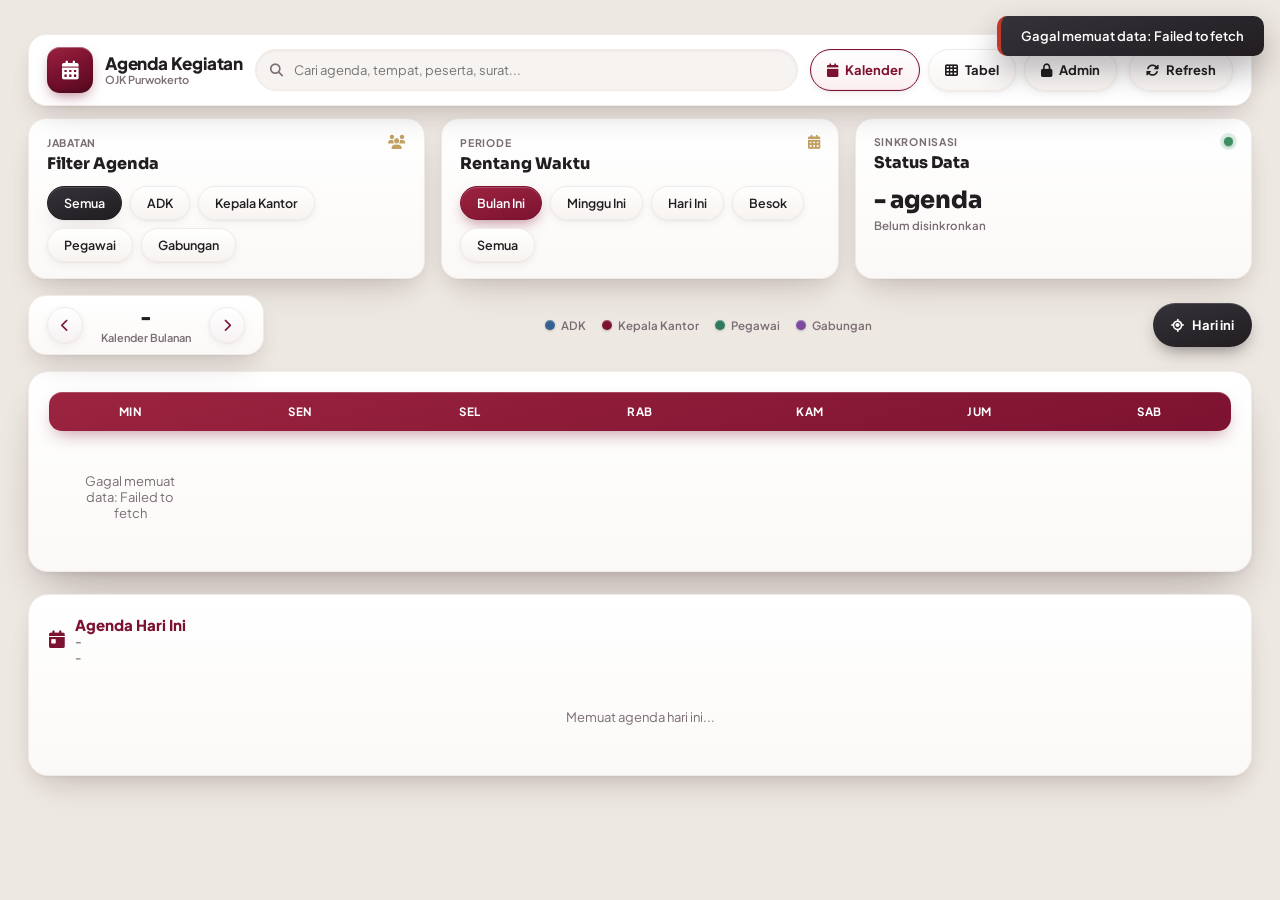
==== docs/index.html @ 4fce9901 "Update index.html" ====
<!DOCTYPE html>
<html lang="id">
<head>
<base target="_top">
<meta charset="UTF-8">
<meta name="viewport" content="width=device-width, initial-scale=1.0">
<title>Agenda Kegiatan - OJK</title>
<link rel="icon" type="image/svg+xml" href="data:image/svg+xml,<svg xmlns='http://www.w3.org/2000/svg' viewBox='0 0 64 64'><defs><linearGradient id='g' x1='0' y1='0' x2='1' y2='1'><stop offset='0%' stop-color='%239c2440'/><stop offset='45%' stop-color='%237c1230'/><stop offset='100%' stop-color='%2357091f'/></linearGradient></defs><rect x='2' y='2' width='60' height='60' rx='16' fill='url(%23g)'/><rect x='15' y='19' width='34' height='30' rx='5' fill='none' stroke='white' stroke-width='3.4'/><line x1='15' y1='28' x2='49' y2='28' stroke='white' stroke-width='3.4'/><line x1='23' y1='14' x2='23' y2='22' stroke='white' stroke-width='3.4' stroke-linecap='round'/><line x1='41' y1='14' x2='41' y2='22' stroke='white' stroke-width='3.4' stroke-linecap='round'/><rect x='21' y='33' width='6.5' height='6.5' rx='1.6' fill='white'/><rect x='36.5' y='33' width='6.5' height='6.5' rx='1.6' fill='white'/><rect x='21' y='41.5' width='6.5' height='6.5' rx='1.6' fill='white'/></svg>">
<link href="https://fonts.googleapis.com/css2?family=Plus+Jakarta+Sans:wght@400;500;600;700&family=Sora:wght@600;700;800&display=swap" rel="stylesheet">
<link href="https://cdnjs.cloudflare.com/ajax/libs/font-awesome/6.4.0/css/all.min.css" rel="stylesheet">

<style>
  * { box-sizing: border-box; margin: 0; padding: 0; font-family: 'Plus Jakarta Sans', sans-serif; }
  :root {
    --red-ojk: #7c1230;
    --red-dark: #57091f;
    --red-light: #9c2440;
    --gold: #b68a3d;
    --gold-light: #d9b467;
    --navy-dark: #211d20;
    --text-muted: #7a6d74;
    --border-color: #f1ebe7;
    --bg-main: #eee8e2;
    --white: #ffffff;
    --success: #3f8f63;

    /* Warna per kategori jabatan (dipakai untuk dot/badge & legenda) */
    --c-adk: #34618f;
    --c-kepala: #7c1230;
    --c-pegawai: #2f7a5f;
    --c-gabungan: #7c4a9e;

    /* Sistem elevasi 3D: tiap level menumpuk bayangan kontak (tajam,
       dekat) + bayangan ambient (lembut, jauh) supaya kedalamannya
       terasa alami, bukan cuma satu blur generik. */
    --e1: 0 1px 2px rgba(40,20,25,0.05), 0 3px 8px rgba(40,20,25,0.05);
    --e2: 0 1px 2px rgba(40,20,25,0.04), 0 10px 22px -6px rgba(40,20,25,0.12), 0 22px 40px -18px rgba(40,20,25,0.14);
    --e3: 0 2px 4px rgba(40,20,25,0.05), 0 16px 32px -10px rgba(40,20,25,0.17), 0 36px 60px -24px rgba(40,20,25,0.20);
    --inset-hi: inset 0 1px 0 rgba(255,255,255,0.9);
  }
  html { background: var(--bg-main); }
  body {
    background: var(--bg-main);
    color: var(--navy-dark); min-height: 100vh; padding-bottom: 40px;
  }
  h1, h2, h3 { font-family: 'Sora', sans-serif; }
  button, input, select { font-family: 'Plus Jakarta Sans', sans-serif; }
  button { cursor: pointer; transition: transform 0.15s cubic-bezier(.2,.8,.2,1), box-shadow 0.2s ease, background 0.2s ease, border-color 0.2s ease, color 0.2s ease; }
  button:active { transform: scale(0.97) translateY(1px); }

  .wrap { width: 100%; max-width: 1800px; margin: 0 auto; padding: 22px 28px; }

  /* ===== TOPBAR ===== */
  .topbar-stick-wrap {
    position: sticky; top: 0; z-index: 500;
    padding-top: 12px; margin-bottom: 4px;
    background: var(--bg-main);
  }
  .topbar {
    background: #ffffff;
    border-radius: 18px; padding: 12px 18px; margin-bottom: 12px;
    border: 1px solid var(--border-color); box-shadow: var(--e2), var(--inset-hi);
    display: flex; align-items: center; flex-wrap: wrap; gap: 12px;
  }
  .topbar-brand { display: flex; align-items: center; gap: 12px; flex-shrink: 0; }
  .header-logo {
    width: 46px; height: 46px; border-radius: 13px;
    background: linear-gradient(155deg, var(--red-light) 0%, var(--red-ojk) 45%, var(--red-dark) 100%);
    flex-shrink: 0;
    display: flex; align-items: center; justify-content: center; font-size: 19px; color: #fff;
    overflow: hidden;
    box-shadow: 0 6px 14px -4px rgba(124,18,48,0.55), inset 0 1px 0 rgba(255,255,255,0.35), inset 0 -2px 4px rgba(0,0,0,0.2);
  }
  .header-logo img { width: 100%; height: 100%; object-fit: contain; }
  .header-title { font-weight: 800; font-size: 17px; color: var(--navy-dark); line-height: 1.15; letter-spacing: -0.2px; }
  .header-subtitle { font-size: 11px; color: var(--text-muted); font-weight: 600; }

  .topbar-search { position: relative; flex: 1; min-width: 200px; }
  .topbar-search input {
    width: 100%; height: 42px; border-radius: 22px; border: 1.5px solid var(--border-color);
    padding: 0 16px 0 38px; font-size: 13px; background: #f7f3f0;
    box-shadow: inset 0 1px 3px rgba(40,20,25,0.06);
    transition: box-shadow 0.2s ease, border-color 0.2s ease, background 0.2s ease;
  }
  .topbar-search input:focus { outline: none; border-color: var(--red-ojk); background: var(--white); box-shadow: inset 0 1px 2px rgba(40,20,25,0.04), 0 0 0 4px rgba(124,18,48,0.08); }
  .topbar-search i { position: absolute; left: 15px; top: 50%; transform: translateY(-50%); color: var(--text-muted); font-size: 13px; }

  .topbar-nav { display: flex; align-items: center; gap: 8px; flex-shrink: 0; }
  .nav-pill {
    height: 42px; padding: 0 16px; border-radius: 22px; border: 1.5px solid var(--border-color);
    background: linear-gradient(180deg, #ffffff, #f8f5f3); color: var(--navy-dark); font-weight: 700; font-size: 13px;
    display: flex; align-items: center; gap: 7px; box-shadow: var(--e1);
  }
  .nav-pill:hover { border-color: var(--red-ojk); transform: translateY(-1px); box-shadow: var(--e2); }
  .nav-pill.active { border-color: var(--red-ojk); color: var(--red-ojk); background: linear-gradient(180deg, #fff, #fbeef1); box-shadow: var(--e1), inset 0 0 0 1px rgba(124,18,48,0.06); }
  .nav-pill.is-active-admin { background: linear-gradient(180deg, #4ea479, var(--success)); border-color: var(--success); color: #fff; }

  .topbar-actions { display: flex; align-items: center; gap: 8px; flex-shrink: 0; }
  .icon-btn {
    width: 42px; height: 42px; border-radius: 22px; border: 1.5px solid var(--border-color);
    background: linear-gradient(180deg, #ffffff, #f8f5f3); color: var(--navy-dark); font-size: 15px;
    display: flex; align-items: center; justify-content: center; box-shadow: var(--e1);
  }
  .icon-btn:hover { background: #fbeef1; border-color: var(--red-ojk); color: var(--red-ojk); transform: translateY(-1px); box-shadow: var(--e2); }
  .btn-refresh { width: auto; padding: 0 16px; gap: 7px; font-weight: 700; font-size: 13px; }

  /* ===== 3 KARTU RINGKASAN (Jabatan / Periode / Status Data) ===== */
  .summary-cards-row {
    display: grid; grid-template-columns: repeat(3, 1fr); gap: 16px; margin-bottom: 16px;
  }
  .summary-card {
    background: linear-gradient(180deg, #ffffff, #fbf9f7); border-radius: 18px; padding: 16px 18px;
    border: 1px solid var(--border-color); box-shadow: var(--e2), var(--inset-hi);
    transition: box-shadow 0.25s ease, transform 0.25s ease;
  }
  .summary-card:hover { box-shadow: var(--e3), var(--inset-hi); transform: translateY(-2px); }
  .summary-card-head { display: flex; align-items: center; justify-content: space-between; margin-bottom: 4px; }
  .summary-label {
    font-size: 10.5px; font-weight: 700; text-transform: uppercase; letter-spacing: 0.7px;
    color: var(--text-muted);
  }
  .summary-icon { color: var(--gold); font-size: 14px; opacity: 0.8; }
  .summary-title { font-family: 'Sora', sans-serif; font-weight: 800; font-size: 16px; color: var(--navy-dark); margin-bottom: 12px; }
  .summary-big-number { font-family: 'Sora', sans-serif; font-weight: 800; font-size: 24px; color: var(--navy-dark); letter-spacing: -0.3px; }
  .summary-sub { font-size: 11.5px; color: var(--text-muted); font-weight: 600; margin-top: 3px; }
  .status-dot { width: 9px; height: 9px; border-radius: 50%; background: var(--success); flex-shrink: 0; box-shadow: 0 0 0 4px rgba(63,143,99,0.16), 0 1px 2px rgba(63,143,99,0.5); }

  .filter-pills { display: flex; gap: 8px; flex-wrap: wrap; }
  .pill-btn {
    padding: 8px 16px; border-radius: 20px; border: 1.5px solid var(--border-color);
    background: linear-gradient(180deg, #ffffff, #f7f3f0); color: var(--navy-dark); font-size: 12.5px; font-weight: 600; white-space: nowrap;
    box-shadow: var(--e1);
  }
  .pill-btn:hover { border-color: var(--red-ojk); transform: translateY(-1px); }
  #pillJabatan .pill-btn.active { background: linear-gradient(165deg, #35323a, var(--navy-dark)); border-color: var(--navy-dark); color: #fff; box-shadow: var(--e2), inset 0 1px 0 rgba(255,255,255,0.15); }
  #pillPeriode .pill-btn.active { background: linear-gradient(165deg, var(--red-light), var(--red-ojk)); border-color: var(--red-ojk); color: #fff; box-shadow: 0 6px 14px -4px rgba(124,18,48,0.5), inset 0 1px 0 rgba(255,255,255,0.2); }

  /* ===== NAVIGASI BULAN (box kiri) + LEGENDA (tengah) + Hari Ini (kanan) ===== */
  .month-nav-row {
    display: flex; align-items: center; justify-content: space-between; flex-wrap: wrap; gap: 12px;
    margin-bottom: 16px;
  }
  .month-nav-box {
    background: linear-gradient(180deg, #ffffff, #fbf9f7); border-radius: 18px; padding: 10px 18px; border: 1px solid var(--border-color);
    display: flex; align-items: center; gap: 18px; box-shadow: var(--e2), var(--inset-hi);
  }
  .month-nav-btn {
    width: 36px; height: 36px; border-radius: 50%; border: 1.5px solid var(--border-color);
    background: linear-gradient(180deg, #ffffff, #f7f2f3); color: var(--red-ojk); font-size: 13px; flex-shrink: 0;
    display: flex; align-items: center; justify-content: center; box-shadow: var(--e1);
  }
  .month-nav-btn:hover { background: #fbeef1; transform: translateY(-1px) scale(1.04); box-shadow: var(--e2); }
  .month-nav-title { font-family: 'Sora', sans-serif; font-weight: 800; font-size: 19px; color: var(--navy-dark); text-align: center; white-space: nowrap; letter-spacing: -0.2px; }
  .month-nav-caption {
    font-size: 11px; font-weight: 600;
    color: var(--text-muted); text-align: center; margin-top: 1px;
  }

  .legend-row { display: flex; gap: 16px; justify-content: center; flex-wrap: wrap; }
  .legend-item { display: flex; align-items: center; gap: 6px; font-size: 11.5px; font-weight: 600; color: var(--text-muted); }
  .legend-dot { width: 10px; height: 10px; border-radius: 50%; flex-shrink: 0; box-shadow: 0 1px 2px rgba(0,0,0,0.25), inset 0 1px 1px rgba(255,255,255,0.35); }

  .btn-hari-ini {
    height: 44px; padding: 0 18px; border-radius: 22px; border: none;
    background: linear-gradient(165deg, #35323a, var(--navy-dark));
    color: #fff; font-weight: 700; font-size: 13px; display: flex; align-items: center; gap: 8px; flex-shrink: 0;
    box-shadow: 0 8px 18px -6px rgba(33,29,32,0.55), inset 0 1px 0 rgba(255,255,255,0.15);
  }
  .btn-hari-ini:hover { transform: translateY(-1px); box-shadow: 0 12px 22px -6px rgba(33,29,32,0.6), inset 0 1px 0 rgba(255,255,255,0.15); }

  /* ===== KALENDER ===== */
  .calendar-card {
    background: linear-gradient(180deg, #ffffff, #fbf9f7); border-radius: 20px; padding: 20px; margin-bottom: 22px;
    border: 1px solid var(--border-color); box-shadow: var(--e3), var(--inset-hi);
  }
  .calendar-head-row {
    display: grid; grid-template-columns: repeat(7, 1fr); gap: 7px; margin-bottom: 12px;
    background: linear-gradient(165deg, var(--red-light), var(--red-ojk));
    border-radius: 13px; padding: 4px 0;
    box-shadow: 0 8px 18px -6px rgba(124,18,48,0.45), inset 0 1px 0 rgba(255,255,255,0.2);
  }
  .calendar-head-cell {
    text-align: center; font-size: 11.5px; font-weight: 700; text-transform: uppercase;
    color: #ffffff; padding: 8px 0; letter-spacing: 0.5px;
  }
  .calendar-grid { display: grid; grid-template-columns: repeat(7, 1fr); gap: 7px; }
  .day-cell {
    min-height: 168px; border-radius: 13px; border: 1px solid var(--border-color);
    background: linear-gradient(180deg, #fdfcfb, #f7f4f1);
    padding: 7px; cursor: default; display: flex; flex-direction: column;
    transition: box-shadow 0.2s ease, transform 0.2s ease, border-color 0.2s ease;
    min-width: 0; overflow: hidden;
  }
  .day-cell.kosong { background: transparent; border: none; }
  .day-cell.luar-bulan {
    background: transparent; border: 1px dashed var(--border-color); cursor: default; opacity: 0.5;
  }
  .day-cell.luar-bulan .day-number { color: var(--text-muted); font-weight: 600; }
  .day-cell.ada-agenda { cursor: pointer; box-shadow: var(--e1); }
  .day-cell.ada-agenda:hover { box-shadow: var(--e2); border-color: var(--red-ojk); transform: translateY(-2px); }
  .day-cell.hari-ini {
    border: 1.5px solid var(--red-ojk); background: linear-gradient(180deg, #fff7f8, #fdeef0);
    box-shadow: 0 0 0 3px rgba(124,18,48,0.09), var(--e1);
  }
  .day-number { font-size: 12.5px; font-weight: 700; color: var(--navy-dark); margin-bottom: 4px; }
  .day-cell.hari-ini .day-number { color: var(--red-ojk); }
  .day-agenda-list { display: flex; flex-direction: column; gap: 3px; overflow: hidden; min-width: 0; }
  .day-agenda-chip {
    font-size: 9.5px; font-weight: 700; padding: 3px 7px 3px 6px; border-radius: 6px;
    border-left: 3px solid transparent;
    white-space: nowrap; overflow: hidden; text-overflow: ellipsis; width: 100%; min-width: 0; display: block;
  }
  .day-agenda-more { font-size: 9.5px; color: var(--text-muted); font-weight: 700; padding-left: 2px; }
  .day-mobile-indicator { display: none; }

  /* ===== PANEL HARI INI ===== */
  .today-card {
    background: linear-gradient(180deg, #ffffff, #fbf9f7); border-radius: 20px; padding: 20px; border: 1px solid var(--border-color);
    box-shadow: var(--e2), var(--inset-hi);
  }
  .today-card-header { display: flex; align-items: center; gap: 10px; margin-bottom: 14px; }
  .today-card-header i { color: var(--red-ojk); font-size: 18px; }
  .today-card-title { font-weight: 800; font-size: 15px; color: var(--red-ojk); }
  .today-card-date { font-size: 12px; color: var(--text-muted); font-weight: 600; }
  .today-card-count { font-size: 11.5px; color: var(--text-muted); font-weight: 600; margin-top: 1px; }

  #daftarAgendaHariIni { display: grid; grid-template-columns: repeat(auto-fit, minmax(320px, 1fr)); gap: 14px; }

  .agenda-card {
    border: 1.5px solid var(--border-color); border-left-width: 4px; border-radius: 15px; padding: 16px;
    cursor: pointer; transition: box-shadow 0.2s ease, transform 0.2s ease;
    background: linear-gradient(180deg, #ffffff, #fdfcfb); box-shadow: var(--e1);
  }
  .agenda-card:hover { box-shadow: var(--e2); transform: translateY(-2px); }
  .agenda-card-top { display: flex; align-items: center; justify-content: space-between; gap: 10px; margin-bottom: 10px; }
  .agenda-card-badge { padding: 3px 11px; border-radius: 20px; font-size: 10.5px; font-weight: 700; }
  .agenda-card-time { font-size: 11.5px; font-weight: 700; color: var(--red-ojk); display: flex; align-items: center; gap: 5px; }
  .agenda-card-title { font-weight: 700; font-size: 14px; color: var(--navy-dark); line-height: 1.4; margin-bottom: 14px; }
  .agenda-card-grid { display: grid; grid-template-columns: 1fr 1fr; gap: 10px; margin-bottom: 14px; }
  .agenda-card-field { border: 1px solid var(--border-color); border-radius: 11px; padding: 8px 11px; background: #faf8f6; }
  .agenda-card-field-label { font-size: 9.5px; text-transform: uppercase; letter-spacing: 0.4px; color: var(--text-muted); font-weight: 700; margin-bottom: 3px; display: flex; align-items: center; gap: 4px; }
  .agenda-card-field-value { font-size: 12.5px; font-weight: 600; color: var(--navy-dark); }
  .agenda-card-foot { display: flex; justify-content: flex-end; }
  .agenda-card-detail-btn {
    display: inline-flex; align-items: center; gap: 6px; font-size: 12px; font-weight: 700; color: var(--red-ojk);
    border: 1.5px solid var(--red-ojk); border-radius: 20px; padding: 6px 14px; background: #fff;
  }
  .agenda-card:hover .agenda-card-detail-btn { background: var(--red-ojk); color: #fff; }

  .empty-state { text-align: center; padding: 24px 10px; color: var(--text-muted); font-size: 13px; }
  .empty-state i { font-size: 26px; margin-bottom: 8px; display: block; color: #d8cdd0; }

  /* ===== TAMPILAN TABEL: DAFTAR KEGIATAN ===== */
  .table-card {
    background: linear-gradient(180deg, #ffffff, #fbf9f7); border-radius: 20px; padding: 20px;
    border: 1px solid var(--border-color); box-shadow: var(--e3), var(--inset-hi); margin-bottom: 20px;
  }
  .table-card-head {
    display: flex; align-items: flex-start; justify-content: space-between; gap: 14px; flex-wrap: wrap;
    margin-bottom: 16px; padding-bottom: 16px; border-bottom: 1px solid var(--border-color);
  }
  .table-card-title { font-family: 'Sora', sans-serif; font-weight: 800; font-size: 17px; color: var(--navy-dark); }
  .table-card-sub { font-size: 12px; color: var(--text-muted); font-weight: 600; margin-top: 2px; }
  .table-card-actions { display: flex; gap: 10px; flex-wrap: wrap; }
  .btn-laporan {
    height: 40px; padding: 0 16px; border-radius: 20px; border: none; font-weight: 700; font-size: 12.5px;
    display: flex; align-items: center; gap: 7px; color: #fff; box-shadow: var(--e1);
  }
  .btn-laporan:hover { transform: translateY(-1px); box-shadow: var(--e2); }
  .btn-laporan-preview { background: linear-gradient(165deg, #4a7fb0, var(--c-adk)); }
  .btn-laporan-unduh { background: linear-gradient(165deg, var(--red-light), var(--red-ojk)); }

  .table-scroll { overflow-x: auto; }
  .tabel-agenda { width: 100%; border-collapse: collapse; font-size: 12.5px; }
  .tabel-agenda thead th {
    background: linear-gradient(165deg, var(--red-light), var(--red-ojk)); color: #fff;
    text-align: left; padding: 10px 12px; font-size: 11px; text-transform: uppercase; letter-spacing: 0.4px;
    white-space: nowrap;
  }
  .tabel-agenda thead th:first-child { border-radius: 10px 0 0 10px; }
  .tabel-agenda thead th:last-child { border-radius: 0 10px 10px 0; text-align: center; }
  .tabel-agenda tbody td { padding: 12px; border-bottom: 1px solid var(--border-color); color: var(--navy-dark); vertical-align: top; }
  .tabel-agenda tbody tr:hover td { background: #faf7f6; }
  .tabel-agenda tbody tr:last-child td { border-bottom: none; }
  .tabel-badge { display: inline-block; padding: 3px 10px; border-radius: 20px; font-size: 10.5px; font-weight: 700; white-space: nowrap; }
  .tabel-progres { font-weight: 700; font-size: 11.5px; white-space: nowrap; }
  .tabel-aksi { text-align: center; }
  .btn-detail-tabel {
    display: inline-flex; align-items: center; gap: 5px; font-size: 11.5px; font-weight: 700; color: var(--red-ojk);
    border: 1.5px solid var(--red-ojk); border-radius: 20px; padding: 5px 12px; background: #fff; white-space: nowrap;
  }
  .btn-detail-tabel:hover { background: var(--red-ojk); color: #fff; }

  /* Kolom Jam dibuat lebih longgar supaya jam mulai-selesai tidak turun baris */
  .tabel-agenda th.kolom-jam, .tabel-agenda td.kolom-jam { white-space: nowrap; min-width: 110px; }


  /* ===== MODAL DASAR (dipakai bersama oleh semua modal) ===== */
  .modal-overlay {
    position: fixed; inset: 0; background: rgba(28,20,22,0.6); display: none;
    align-items: center; justify-content: center; z-index: 9000; padding: 16px;
    backdrop-filter: blur(3px);
  }
  .modal-overlay.show { display: flex; }
  .modal-box {
    background: linear-gradient(180deg, #ffffff, #fbf9f7); border-radius: 20px; width: 100%; max-width: 440px;
    max-height: 88vh; overflow-y: auto; box-shadow: 0 30px 70px rgba(20,10,12,0.35), 0 6px 16px rgba(20,10,12,0.2);
    border: 1px solid rgba(255,255,255,0.6);
  }
  .modal-box-admin { max-width: 520px; }
  .modal-head {
    padding: 18px 22px; border-bottom: 1px solid var(--border-color); display: flex;
    justify-content: space-between; align-items: flex-start; gap: 10px;
  }
  .modal-head-title { font-weight: 800; font-size: 15px; color: var(--red-ojk); line-height: 1.3; }
  .modal-close { background: none; border: none; font-size: 18px; color: var(--text-muted); flex-shrink: 0; }
  .modal-close:hover { color: var(--red-ojk); }
  .modal-body { padding: 18px 22px; }
  .btn-flat {
    flex: 1; height: 42px; border-radius: 11px; font-weight: 700; font-size: 13px; border: none;
    box-shadow: var(--e1);
  }
  .btn-flat:hover { transform: translateY(-1px); box-shadow: var(--e2); }
  .btn-flat-edit { background: #eaf1f9; color: var(--c-adk); }
  .btn-flat-hapus { background: #fbeaea; color: #b8362a; }

  /* ===== MODAL: DETAIL AGENDA (daftar + detail 2 kolom) ===== */
  .modal-box-detail { max-width: 900px; display: flex; flex-direction: column; max-height: 86vh; overflow: hidden; padding: 0; }

  /* ===== MODAL: PREVIEW / CETAK LAPORAN ===== */
  #modalLaporan { padding: 10px; }
  .modal-box-laporan { max-width: 98vw; width: 98vw; max-height: 96vh; display: flex; flex-direction: column; }
  .modal-box-laporan .modal-body { flex: 1; overflow-y: auto; overflow-x: auto; -webkit-overflow-scrolling: touch; }
  .btn-cetak-laporan {
    display: flex; align-items: center; gap: 7px; height: 36px; padding: 0 15px; border-radius: 20px;
    border: none; background: linear-gradient(165deg, var(--red-light), var(--red-ojk)); color: #fff;
    font-weight: 700; font-size: 12.5px; box-shadow: var(--e1); flex-shrink: 0; white-space: nowrap;
  }
  .btn-cetak-laporan:hover { transform: translateY(-1px); box-shadow: var(--e2); }
  .laporan-cetak { padding: 26px 28px; background: #fff; }
  .laporan-header {
    overflow: hidden; margin-bottom: 20px; padding-bottom: 16px;
    border-bottom: 2px solid #7c1230;
    page-break-inside: avoid; break-inside: avoid;
  }
  .laporan-logo { height: 56px; width: auto; float: left; margin-right: 20px; }
  .laporan-judul-group { overflow: hidden; }
  .laporan-judul-utama { font-family: 'Sora', sans-serif; font-weight: 800; font-size: 19px; color: #222; }
  .laporan-judul-sub { font-size: 14px; font-weight: 600; color: #444; margin-top: 2px; }
  .laporan-periode { font-size: 12.5px; color: #666; font-weight: 600; margin-top: 5px; }
  .laporan-tabel { width: 100%; min-width: 720px; border-collapse: collapse; font-size: 11.5px; }
  .laporan-tabel thead { display: table-header-group; }
  .laporan-tabel tr { page-break-inside: avoid; }
  .laporan-tabel th, .laporan-tabel td { border: 1px solid #ccc; padding: 7px 9px; text-align: left; vertical-align: top; }
  .laporan-tabel th { background: #7c1230; color: #fff; font-size: 10.5px; text-transform: uppercase; letter-spacing: 0.3px; }
  .laporan-tabel th.kolom-jam, .laporan-tabel td.kolom-jam { white-space: nowrap; min-width: 100px; }
  .laporan-tabel tbody tr:nth-child(even) { background: #f7f4f1; }
  .laporan-footer {
    overflow: hidden; margin-top: 22px; padding-top: 10px; border-top: 1px solid #ddd; font-size: 11px; color: #555;
    page-break-inside: avoid; break-inside: avoid;
  }
  .laporan-footer-alamat { float: left; max-width: 80%; }

  @media print {
    * { -webkit-print-color-adjust: exact !important; print-color-adjust: exact !important; color-adjust: exact !important; }

    html, body { background: #fff !important; }
    body > *:not(#modalLaporan) { display: none !important; }
    #modalLaporan {
      position: static !important; background: #fff !important; padding: 0 !important;
      display: block !important; backdrop-filter: none !important;
    }
    #modalLaporan .modal-box,
    #modalLaporan .modal-box-laporan {
      background: #fff !important; box-shadow: none !important; border: none !important; border-radius: 0 !important;
      max-width: 100% !important; width: 100% !important; max-height: none !important; display: block !important;
    }
    #modalLaporan .modal-body { overflow: visible !important; padding: 0 !important; background: #fff !important; flex: none !important; }
    #modalLaporanCetak { padding: 0 !important; background: #fff !important; }
    .modal-laporan-noprint { display: none !important; }

    @page { size: A4 landscape; margin: 16mm 14mm 14mm; }
  }
  .detailtgl-head {
    background: linear-gradient(155deg, #35323a, var(--navy-dark));
    padding: 20px 24px; display: flex; justify-content: space-between; align-items: flex-start; gap: 10px;
    border-radius: 20px 20px 0 0; flex-shrink: 0;
  }
  .detailtgl-eyebrow { font-size: 10.5px; font-weight: 700; text-transform: uppercase; letter-spacing: 1px; color: rgba(255,255,255,0.55); margin-bottom: 4px; }
  .detailtgl-date { font-family: 'Sora', sans-serif; font-weight: 800; font-size: 19px; color: #fff; }
  .detailtgl-close {
    width: 34px; height: 34px; border-radius: 50%; border: none; background: rgba(255,255,255,0.12);
    color: #fff; font-size: 15px; display: flex; align-items: center; justify-content: center; flex-shrink: 0;
  }
  .detailtgl-close:hover { background: rgba(255,255,255,0.22); }

  .detailtgl-body { display: flex; flex: 1; min-height: 0; }

  .detailtgl-list {
    width: 300px; flex-shrink: 0; overflow-y: auto; padding: 16px; border-right: 1px solid var(--border-color);
    background: #faf8f6;
  }
  .detailtgl-list-item {
    border: 1.5px solid var(--border-color); border-radius: 13px; padding: 12px 13px; margin-bottom: 10px;
    cursor: pointer; background: #fff; transition: border-color 0.15s ease, background 0.15s ease, transform 0.15s ease;
  }
  .detailtgl-list-item:last-child { margin-bottom: 0; }
  .detailtgl-list-item:hover { transform: translateY(-1px); }
  .detailtgl-list-item.aktif { border-color: var(--red-ojk); background: #fdf3f4; box-shadow: 0 4px 12px -4px rgba(124,18,48,0.25); }
  .detailtgl-list-badge {
    display: inline-block; padding: 2px 9px; border-radius: 20px; font-size: 10px; font-weight: 700; margin-bottom: 8px;
  }
  .detailtgl-list-title { font-weight: 700; font-size: 13px; color: var(--navy-dark); line-height: 1.35; margin-bottom: 6px; }
  .detailtgl-list-meta { font-size: 11px; color: var(--text-muted); font-weight: 600; }

  .detailtgl-fields { flex: 1; min-width: 0; overflow-y: auto; padding: 20px 24px; }
  .detailtgl-grid { display: grid; grid-template-columns: 1fr 1fr; gap: 12px; }
  .detailtgl-grid .span2 { grid-column: 1 / -1; }
  .detailtgl-field {
    border: 1.5px solid var(--border-color); border-radius: 13px; padding: 10px 14px; margin-bottom: 12px;
    background: #fdfcfb;
  }
  .detailtgl-field-label { font-size: 10px; font-weight: 700; text-transform: uppercase; letter-spacing: 0.5px; color: var(--text-muted); margin-bottom: 3px; }
  .detailtgl-field-value { font-size: 13.5px; font-weight: 600; color: var(--navy-dark); word-break: break-word; }
  .detailtgl-field-value a { color: var(--c-adk); text-decoration: underline; }

  .detailtgl-foot { display: flex; gap: 10px; margin-top: 4px; }
  .detailtgl-kembali { display: none; }


  /* ===== MODAL LOGIN / FORM ADMIN ===== */
  .form-group { margin-bottom: 14px; }
  .form-group label {
    display: block; font-size: 11px; font-weight: 700; text-transform: uppercase; letter-spacing: 0.5px;
    color: var(--text-muted); margin-bottom: 6px;
  }
  .form-group input, .form-group select, .form-group textarea {
    width: 100%; padding: 10px 13px; border: 1.5px solid var(--border-color); border-radius: 10px;
    font-size: 13.5px; background: #f7f3f0; box-shadow: inset 0 1px 3px rgba(40,20,25,0.05);
  }
  .form-group input:focus, .form-group select:focus, .form-group textarea:focus {
    outline: none; border-color: var(--red-ojk); background: #fff; box-shadow: inset 0 1px 2px rgba(40,20,25,0.04), 0 0 0 4px rgba(124,18,48,0.08);
  }
  .form-row-2 { display: flex; gap: 10px; }
  .form-row-2 .form-group { flex: 1; }
  .btn-submit-full {
    width: 100%; height: 44px; border-radius: 11px; border: none;
    background: linear-gradient(165deg, var(--red-light), var(--red-ojk));
    color: #fff; font-weight: 700; font-size: 13.5px;
    box-shadow: 0 8px 18px -6px rgba(124,18,48,0.5), inset 0 1px 0 rgba(255,255,255,0.2);
  }
  .btn-submit-full:hover { background: linear-gradient(165deg, var(--red-ojk), var(--red-dark)); transform: translateY(-1px); }

  /* ===== MODAL LOGIN: latar foto kantor di DALAM kartu + aksen kalender ===== */
  .modal-box-login { position: relative; text-align: center; padding: 0; overflow: hidden; }
  .login-hero {
    position: relative;
    background:
      linear-gradient(175deg, rgba(87,9,31,0.42), rgba(33,29,32,0.5)),
      var(--login-bg-image) center/cover no-repeat;
    padding: 34px 26px 26px;
  }
  .login-close { position: absolute; top: 14px; right: 14px; color: rgba(255,255,255,0.85); }
  .login-close:hover { color: #fff; }
  .login-badge {
    width: 62px; height: 62px; border-radius: 18px; margin: 0 auto 14px;
    background: linear-gradient(155deg, var(--red-light) 0%, var(--red-ojk) 45%, var(--red-dark) 100%);
    display: flex; align-items: center; justify-content: center; color: #fff; font-size: 26px;
    box-shadow: 0 10px 22px -6px rgba(0,0,0,0.4), inset 0 1px 0 rgba(255,255,255,0.3);
  }
  .login-title { font-family: 'Sora', sans-serif; font-weight: 800; font-size: 17px; color: #fff; margin-bottom: 5px; text-shadow: 0 1px 6px rgba(0,0,0,0.45); }
  .login-sub { font-size: 12px; color: rgba(255,255,255,0.92); font-weight: 600; padding: 0 8px; line-height: 1.4; text-shadow: 0 1px 5px rgba(0,0,0,0.4); }
  .login-form-area { background: #fff; padding: 24px 26px 26px; text-align: left; }
  .login-error {
    background: #fbeaea; color: #b8362a; font-size: 12.5px; font-weight: 600; padding: 9px 12px;
    border-radius: 9px; margin-bottom: 12px; text-align: left; display: flex; align-items: center; gap: 8px;
  }

  /* ===== MODAL KONFIRMASI KELUAR ADMIN ===== */
  .modal-box-konfirmasi { text-align: center; padding: 30px 26px 24px; }
  .konfirmasi-icon {
    width: 56px; height: 56px; border-radius: 50%; margin: 0 auto 14px;
    background: #fbeaea; color: #b8362a; font-size: 22px;
    display: flex; align-items: center; justify-content: center;
  }
  .konfirmasi-title { font-family: 'Sora', sans-serif; font-weight: 800; font-size: 16px; color: var(--navy-dark); margin-bottom: 6px; }
  .konfirmasi-sub { font-size: 12.5px; color: var(--text-muted); font-weight: 600; line-height: 1.5; margin-bottom: 20px; padding: 0 6px; }
  .konfirmasi-actions { display: flex; gap: 10px; }
  .konfirmasi-batal { background: #f1ebe7; color: var(--navy-dark); }
  .konfirmasi-keluar { background: #b8362a; color: #fff; }

  /* ===== ADMIN BAR (muncul setelah login) ===== */
  .admin-bar {
    display: none; align-items: center; justify-content: space-between; gap: 10px;
    background: linear-gradient(180deg, #f1faf4, #e8f7ee); border: 1px solid #bfe8cd; border-radius: 14px; padding: 10px 16px; margin-bottom: 16px;
    box-shadow: var(--e1);
  }
  .admin-bar.show { display: flex; }
  .admin-bar-text { font-size: 12.5px; font-weight: 700; color: #256b3f; display: flex; align-items: center; gap: 8px; }
  .admin-bar-actions { display: flex; gap: 8px; flex-wrap: wrap; }
  .btn-tambah-agenda {
    background: linear-gradient(165deg, #4ea479, var(--success)); color: #fff; border: none; border-radius: 10px; padding: 9px 16px;
    font-weight: 700; font-size: 12.5px; display: flex; align-items: center; gap: 6px;
    box-shadow: 0 6px 14px -4px rgba(63,143,99,0.5), inset 0 1px 0 rgba(255,255,255,0.2);
  }
  .btn-tambah-agenda:hover { transform: translateY(-1px); }
  .btn-wa-agenda { background: linear-gradient(165deg, #34D399, #128C7E); box-shadow: 0 6px 14px -4px rgba(18,140,126,0.5), inset 0 1px 0 rgba(255,255,255,0.2); }

  /* ===== TOAST ===== */
  .toast-container { position: fixed; top: 16px; right: 16px; z-index: 9999; display: flex; flex-direction: column; gap: 8px; }
  .toast {
    background: linear-gradient(165deg, #35323a, var(--navy-dark)); color: #fff; padding: 12px 20px; border-radius: 10px; font-size: 13px;
    font-weight: 600; min-width: 230px; max-width: 340px; border-left: 4px solid var(--red-ojk);
    box-shadow: 0 14px 30px rgba(20,10,12,0.3); transform: translateY(-14px); opacity: 0; animation: toastIn 0.25s forwards;
  }
  .toast.success { border-left-color: var(--success); }
  .toast.error { border-left-color: #c0392b; }
  @keyframes toastIn { to { transform: translateY(0); opacity: 1; } }

  .loading-text { text-align: center; padding: 30px; color: var(--text-muted); font-size: 13px; }

  /* ===== SPLASH PEMUATAN PERTAMA ===== */
  .app-splash {
    position: fixed; inset: 0; z-index: 99999;
    display: flex; align-items: center; justify-content: center;
    background: var(--bg-main);
    transition: opacity 0.35s ease, visibility 0.35s ease;
  }
  .app-splash.hide { opacity: 0; visibility: hidden; pointer-events: none; }
  .app-splash-card {
    display: flex; align-items: center; gap: 18px;
    background: linear-gradient(180deg, #ffffff, #fbf9f7); border: 1px solid var(--border-color);
    border-radius: 22px; padding: 22px 30px; box-shadow: var(--e3), var(--inset-hi);
  }
  .app-splash-icon {
    width: 56px; height: 56px; border-radius: 16px; flex-shrink: 0;
    background: linear-gradient(155deg, var(--red-light) 0%, var(--red-ojk) 45%, var(--red-dark) 100%);
    display: flex; align-items: center; justify-content: center; color: #fff; font-size: 24px;
    box-shadow: 0 8px 18px -4px rgba(124,18,48,0.5), inset 0 1px 0 rgba(255,255,255,0.3);
    animation: splashPulse 1.6s ease-in-out infinite;
  }
  @keyframes splashPulse { 0%, 100% { transform: scale(1); } 50% { transform: scale(1.07); } }
  .app-splash-title { font-family: 'Sora', sans-serif; font-weight: 800; font-size: 16px; color: var(--navy-dark); }
  .app-splash-sub { font-size: 12.5px; color: var(--text-muted); font-weight: 600; margin-top: 2px; }


  /* ===== BOTTOM NAV MOBILE (Kalender / Tabel / WA / Admin) ===== */
  .bottom-nav-mobile {
    display: none;
    position: fixed; left: 0; right: 0; bottom: 0; z-index: 800;
    background: #ffffff; border-top: 1px solid var(--border-color);
    box-shadow: 0 -8px 20px rgba(40,20,25,0.10);
    padding: 6px 4px calc(6px + env(safe-area-inset-bottom, 0px));
    align-items: stretch; justify-content: space-around;
  }
  .bnm-item {
    flex: 1; display: flex; flex-direction: column; align-items: center; justify-content: center; gap: 3px;
    background: none; border: none; color: var(--text-muted); font-size: 10.5px; font-weight: 700;
    padding: 6px 2px; text-decoration: none; border-radius: 12px;
  }
  .bnm-item i { font-size: 17px; }
  .bnm-item.active { color: var(--red-ojk); background: #fbeef1; }
  .bnm-item.is-active-admin { color: var(--success); background: #eaf7ef; }
  .bnm-item.bnm-wa { color: #128C7E; display: none; }

  @media (max-width: 640px) {
    .topbar-stick-wrap { padding-top: 0; }
    .topbar { flex-direction: column; align-items: stretch; }
    .topbar-search { order: 3; width: 100%; }
    .topbar-nav { display: none; }
    .topbar-actions { order: 2; align-self: flex-end; }
    .summary-cards-row { grid-template-columns: 1fr; }
    .month-nav-row { flex-direction: column; align-items: stretch; }
    .month-nav-box { justify-content: center; }
    .day-cell { min-height: 92px; }
    .day-agenda-chip { font-size: 8.5px; }
    .month-nav-title { font-size: 16px; }
    .modal-box-detail { max-height: 92vh; }
    .detailtgl-body { flex-direction: column; }
    .detailtgl-list { width: 100%; border-right: none; }
    .detailtgl-grid { grid-template-columns: 1fr; }
    .detailtgl-grid .span2 { grid-column: auto; }

    /* Pola master-detail di HP: tampilkan salah satu saja (daftar ATAU detail), bukan dua-duanya sekaligus */
    .detailtgl-body.mobile-tampil-list .detailtgl-fields { display: none; }
    .detailtgl-body:not(.mobile-tampil-list) .detailtgl-list { display: none; }
    .detailtgl-kembali {
      display: flex; align-items: center; gap: 6px; font-size: 12.5px; font-weight: 700; color: var(--red-ojk);
      background: none; border: none; padding: 0 0 14px; margin: 0;
    }

    .bottom-nav-mobile { display: flex; }
    body { padding-bottom: 88px; }

    /* Tabel Daftar Kegiatan -> jadi kartu bertumpuk (label di atas nilai), tanpa scroll horizontal */
    .table-scroll { overflow: visible; }
    .tabel-agenda thead { display: none; }
    .tabel-agenda, .tabel-agenda tbody, .tabel-agenda tr, .tabel-agenda td { display: block; width: 100%; }
    .tabel-agenda tr {
      border: 1px solid var(--border-color); border-radius: 13px; padding: 10px 12px; margin-bottom: 12px;
      background: #fdfcfb; box-shadow: var(--e1);
    }
    .tabel-agenda tbody tr:last-child { margin-bottom: 0; }
    .tabel-agenda td { border: none; padding: 7px 2px; }
    .tabel-agenda td[data-label]::before {
      content: attr(data-label);
      display: block;
      font-size: 10px; font-weight: 700; text-transform: uppercase; letter-spacing: 0.4px;
      color: var(--text-muted); margin-bottom: 3px;
    }
    .tabel-agenda td.kolom-jam { min-width: 0; }
    .tabel-agenda td.tabel-aksi { text-align: left; }
  }

  /* Layar sangat sempit (HP tegak, atau di dalam kotak embed Google Sites yang sempit):
     teks judul agenda diganti jadi titik-titik warna supaya tidak kepotong berantakan.
     Detail tetap dibuka lewat tap tanggal -> popup. */
  @media (max-width: 480px) {
    .wrap { padding: 10px; }
    .calendar-card { padding: 10px; }
    .calendar-grid { gap: 3px; }
    .calendar-head-cell { font-size: 9px; padding: 4px 0; }
    .day-cell { min-height: 52px; padding: 3px; border-radius: 8px; }
    .day-number { font-size: 10.5px; margin-bottom: 2px; }
    .day-agenda-list { display: none; }
    .day-agenda-more { display: none; }
    .day-mobile-indicator { display: flex; align-items: center; justify-content: center; min-height: 16px; padding: 0 1px; }
    .dmi-dot { width: 8px; height: 8px; border-radius: 50%; box-shadow: 0 1px 2px rgba(0,0,0,0.25); flex-shrink: 0; }
    .dmi-count { font-size: 8px; font-weight: 700; color: var(--text-muted); white-space: normal; line-height: 1.15; text-align: center; }
    .month-nav { gap: 10px; }
    .month-nav-title { font-size: 14.5px; min-width: 120px; }
    .legend-row { gap: 10px; }
    .legend-item { font-size: 10px; }
  }

</style>
</head>
<body>

<div class="app-splash" id="appSplash">
  <div class="app-splash-card">
    <div class="app-splash-icon"><i class="fas fa-calendar-days"></i></div>
    <div>
      <div class="app-splash-title">Memuat agenda</div>
      <div class="app-splash-sub">Mohon tunggu</div>
    </div>
  </div>
</div>

<div id="toastContainer" class="toast-container"></div>

<div class="wrap">

  <!-- ==================== TOPBAR ==================== -->
  <div class="topbar-stick-wrap">
  <div class="topbar">
    <div class="topbar-brand">
      <div class="header-logo"><i class="fas fa-calendar-days"></i></div>
      <div>
        <div class="header-title">Agenda Kegiatan</div>
        <div class="header-subtitle">OJK Purwokerto</div>
      </div>
    </div>
    <div class="topbar-search">
      <i class="fas fa-search"></i>
      <input type="text" id="inputPencarian" placeholder="Cari agenda, tempat, peserta, surat..." oninput="onSearchChange()">
    </div>
    <div class="topbar-nav">
      <button class="nav-pill active" id="navKalender" onclick="gantiTampilan('kalender')"><i class="fas fa-calendar"></i> Kalender</button>
      <button class="nav-pill" id="navTabel" onclick="gantiTampilan('tabel')"><i class="fas fa-table-cells"></i> Tabel</button>
      <button class="nav-pill" id="btnAdmin" onclick="onKlikTombolAdmin()">
        <i class="fas fa-lock"></i><span id="labelBtnAdmin">Admin</span>
      </button>
    </div>
    <div class="topbar-actions">
      <button class="icon-btn btn-refresh" title="Refresh data" onclick="muatUlangData()"><i class="fas fa-rotate" id="iconRefresh"></i> Refresh</button>
    </div>
  </div>
  </div>

  <!-- ==================== BAR ADMIN (muncul setelah login) ==================== -->
  <div class="admin-bar" id="adminBar">
    <div class="admin-bar-text"><i class="fas fa-circle-check"></i> Mode Admin aktif - kamu bisa menambah, mengubah, dan menghapus agenda.</div>
    <div class="admin-bar-actions">
      <button class="btn-tambah-agenda" onclick="bukaFormAgenda()"><i class="fas fa-plus"></i> Tambah Agenda</button>
      <button class="btn-tambah-agenda btn-wa-agenda" onclick="kirimAgendaBesokKeWa()"><i class="fab fa-whatsapp"></i> Kirim Agenda Besok</button>
    </div>
  </div>

  <!-- ==================== 3 KARTU RINGKASAN: JABATAN / PERIODE / STATUS DATA ==================== -->
  <div class="summary-cards-row">
    <div class="summary-card">
      <div class="summary-card-head"><span class="summary-label">Jabatan</span><i class="fas fa-users summary-icon"></i></div>
      <div class="summary-title">Filter Agenda</div>
      <div class="filter-pills" id="pillJabatan">
        <button class="pill-btn active" data-val="SEMUA" onclick="setFilterJabatan('SEMUA', this)">Semua</button>
        <button class="pill-btn" data-val="ADK" onclick="setFilterJabatan('ADK', this)">ADK</button>
        <button class="pill-btn" data-val="Kepala Kantor" onclick="setFilterJabatan('Kepala Kantor', this)">Kepala Kantor</button>
        <button class="pill-btn" data-val="Pegawai" onclick="setFilterJabatan('Pegawai', this)">Pegawai</button>
        <button class="pill-btn" data-val="Gabungan" onclick="setFilterJabatan('Gabungan', this)">Gabungan</button>
      </div>
    </div>
    <div class="summary-card">
      <div class="summary-card-head"><span class="summary-label">Periode</span><i class="fas fa-calendar-days summary-icon"></i></div>
      <div class="summary-title">Rentang Waktu</div>
      <div class="filter-pills" id="pillPeriode">
        <button class="pill-btn active" data-val="BULAN_INI" onclick="setFilterPeriode('BULAN_INI', this)">Bulan Ini</button>
        <button class="pill-btn" data-val="MINGGU_INI" onclick="setFilterPeriode('MINGGU_INI', this)">Minggu Ini</button>
        <button class="pill-btn" data-val="HARI_INI" onclick="setFilterPeriode('HARI_INI', this)">Hari Ini</button>
        <button class="pill-btn" data-val="BESOK" onclick="setFilterPeriode('BESOK', this)">Besok</button>
        <button class="pill-btn" data-val="SEMUA" onclick="setFilterPeriode('SEMUA', this)">Semua</button>
      </div>
    </div>
    <div class="summary-card">
      <div class="summary-card-head"><span class="summary-label">Sinkronisasi</span><span class="status-dot"></span></div>
      <div class="summary-title">Status Data</div>
      <div class="summary-big-number" id="totalAgendaCount">- agenda</div>
      <div class="summary-sub" id="labelTersinkron">Belum disinkronkan</div>
    </div>
  </div>

  <!-- ==================== TAMPILAN: KALENDER ==================== -->
  <div id="viewKalender">

  <!-- ==================== NAVIGASI BULAN + LEGENDA + HARI INI ==================== -->
  <div class="month-nav-row">
    <div class="month-nav-box">
      <button class="month-nav-btn" onclick="gantiBulan(-1)"><i class="fas fa-chevron-left"></i></button>
      <div>
        <div class="month-nav-title" id="labelBulanTahun">-</div>
        <div class="month-nav-caption">Kalender Bulanan</div>
      </div>
      <button class="month-nav-btn" onclick="gantiBulan(1)"><i class="fas fa-chevron-right"></i></button>
    </div>

    <div class="legend-row">
      <div class="legend-item"><span class="legend-dot" style="background:var(--c-adk)"></span>ADK</div>
      <div class="legend-item"><span class="legend-dot" style="background:var(--c-kepala)"></span>Kepala Kantor</div>
      <div class="legend-item"><span class="legend-dot" style="background:var(--c-pegawai)"></span>Pegawai</div>
      <div class="legend-item"><span class="legend-dot" style="background:var(--c-gabungan)"></span>Gabungan</div>
    </div>

    <button class="btn-hari-ini" onclick="kembaliKeBulanIni()"><i class="fas fa-location-crosshairs"></i> Hari ini</button>
  </div>

  <!-- ==================== KALENDER BESAR ==================== -->
  <div class="calendar-card">
    <div class="calendar-head-row">
      <div class="calendar-head-cell">Min</div><div class="calendar-head-cell">Sen</div><div class="calendar-head-cell">Sel</div>
      <div class="calendar-head-cell">Rab</div><div class="calendar-head-cell">Kam</div><div class="calendar-head-cell">Jum</div><div class="calendar-head-cell">Sab</div>
    </div>
    <div class="calendar-grid" id="calendarGrid">
      <div class="loading-text">Memuat kalender...</div>
    </div>
  </div>

  <!-- ==================== PANEL AGENDA HARI INI ==================== -->
  <div class="today-card">
    <div class="today-card-header">
      <i class="fas fa-calendar-day"></i>
      <div>
        <div class="today-card-title">Agenda Hari Ini</div>
        <div class="today-card-date" id="labelTanggalHariIni">-</div>
        <div class="today-card-count" id="labelJumlahAgendaHariIni">-</div>
      </div>
    </div>
    <div id="daftarAgendaHariIni">
      <div class="loading-text">Memuat agenda hari ini...</div>
    </div>
  </div>

  </div>

  <!-- ==================== TAMPILAN: TABEL ==================== -->
  <div id="viewTabel" style="display:none;">
    <div class="table-card">
      <div class="table-card-head">
        <div>
          <div class="table-card-title">Daftar Kegiatan Kantor OJK Purwokerto</div>
          <div class="table-card-sub">Daftar agenda sesuai filter aktif.</div>
        </div>
        <div class="table-card-actions">
          <button class="btn-laporan btn-laporan-preview" onclick="previewLaporanPdf()"><i class="fas fa-eye"></i> Preview</button>
          <button class="btn-laporan btn-laporan-unduh" onclick="unduhLaporanPdf()"><i class="fas fa-file-pdf"></i> Unduh PDF</button>
        </div>
      </div>
      <div class="table-scroll">
        <table class="tabel-agenda">
          <thead>
            <tr>
              <th>No</th><th>Tanggal</th><th class="kolom-jam">Jam</th><th>Kategori</th><th>Nama Kegiatan</th>
              <th>Tempat/Media</th><th>Dihadiri Oleh</th><th>Progres</th><th>Aksi</th>
            </tr>
          </thead>
          <tbody id="tabelAgendaBody">
            <tr><td colspan="9" class="loading-text">Memuat data...</td></tr>
          </tbody>
        </table>
      </div>
    </div>
  </div>

</div>

<!-- ==================== BOTTOM NAV MOBILE ==================== -->
<div class="bottom-nav-mobile" id="bottomNavMobile">
  <button class="bnm-item active" id="bnmKalender" onclick="gantiTampilan('kalender')">
    <i class="fas fa-calendar"></i><span>Kalender</span>
  </button>
  <button class="bnm-item" id="bnmTabel" onclick="gantiTampilan('tabel')">
    <i class="fas fa-table-cells"></i><span>Tabel</span>
  </button>
  <button class="bnm-item bnm-wa" id="bnmWa" onclick="kirimAgendaBesokKeWa()">
    <i class="fab fa-whatsapp"></i><span>Kirim WA</span>
  </button>
  <button class="bnm-item" id="bnmAdmin" onclick="onKlikTombolAdmin()">
    <i class="fas fa-lock"></i><span id="bnmAdminLabel">Admin</span>
  </button>
</div>

<!-- ==================== MODAL: DETAIL AGENDA (daftar + detail dalam 1 panel) ==================== -->
<div class="modal-overlay" id="modalDetailTanggal">
  <div class="modal-box modal-box-detail">
    <div class="detailtgl-head">
      <div>
        <div class="detailtgl-eyebrow">Detail Agenda</div>
        <div class="detailtgl-date" id="detailTglJudul">-</div>
      </div>
      <button class="detailtgl-close" onclick="tutupModal('modalDetailTanggal')"><i class="fas fa-xmark"></i></button>
    </div>
    <div class="detailtgl-body">
      <div class="detailtgl-list" id="detailTglList">
        <!-- diisi lewat JS -->
      </div>
      <div class="detailtgl-fields" id="detailTglFields">
        <!-- diisi lewat JS -->
      </div>
    </div>
  </div>
</div>

<!-- ==================== MODAL: PREVIEW / CETAK LAPORAN ==================== -->
<div class="modal-overlay" id="modalLaporan">
  <div class="modal-box modal-box-laporan">
    <div class="modal-head modal-laporan-noprint">
      <div class="modal-head-title">Preview Laporan</div>
      <div style="display: flex; align-items: center; gap: 10px;">
        <button class="btn-cetak-laporan" onclick="window.print()"><i class="fas fa-print"></i> Cetak / Unduh PDF</button>
        <button class="modal-close" onclick="tutupModal('modalLaporan')"><i class="fas fa-xmark"></i></button>
      </div>
    </div>
    <div class="modal-body" style="padding: 0;">
      <div id="modalLaporanCetak" class="laporan-cetak"></div>
    </div>
  </div>
</div>

<!-- ==================== MODAL: LOGIN ADMIN ==================== -->
<div class="modal-overlay" id="modalLogin">
  <div class="modal-box modal-box-login">
    <div class="login-hero">
      <button class="modal-close login-close" onclick="tutupModal('modalLogin')"><i class="fas fa-xmark"></i></button>
      <div class="login-badge"><i class="fas fa-calendar-check"></i></div>
      <div class="login-title">Masuk sebagai Admin</div>
      <div class="login-sub">Akses khusus pengelola Agenda Kegiatan Kantor OJK Purwokerto</div>
    </div>
    <div class="modal-body login-form-area">
      <div class="form-group">
        <label>Password Admin</label>
        <input type="password" id="inputPasswordAdmin" placeholder="Masukkan password admin" onkeydown="if(event.key==='Enter') submitLoginAdmin()">
      </div>
      <div class="login-error" id="loginErrorBox" style="display:none;"></div>
      <button class="btn-submit-full" onclick="submitLoginAdmin()">Masuk</button>
    </div>

  </div>
</div>

<!-- ==================== MODAL: KONFIRMASI KELUAR ADMIN ==================== -->
<div class="modal-overlay" id="modalKonfirmasiLogout">
  <div class="modal-box modal-box-konfirmasi">
    <div class="konfirmasi-icon"><i class="fas fa-right-from-bracket"></i></div>
    <div class="konfirmasi-title">Keluar dari mode Admin?</div>
    <div class="konfirmasi-sub">Kamu tidak akan bisa menambah, mengubah, atau menghapus agenda sampai login lagi.</div>
    <div class="konfirmasi-actions">
      <button class="btn-flat konfirmasi-batal" onclick="tutupModal('modalKonfirmasiLogout')">Batal</button>
      <button class="btn-flat konfirmasi-keluar" onclick="konfirmasiLogoutAdmin()">Ya, Keluar</button>
    </div>
  </div>
</div>

<!-- ==================== MODAL: TAMBAH / EDIT AGENDA (khusus admin) ==================== -->
<div class="modal-overlay" id="modalForm">
  <div class="modal-box modal-box-admin">
    <div class="modal-head">
      <div class="modal-head-title" id="judulModalForm">Tambah Agenda Baru</div>
      <button class="modal-close" onclick="tutupModal('modalForm')"><i class="fas fa-xmark"></i></button>
    </div>
    <div class="modal-body">
      <form id="formAgenda" onsubmit="submitFormAgenda(event)">
        <input type="hidden" id="fId">
        <div class="form-row-2">
          <div class="form-group">
            <label>Nomor Surat</label>
            <input type="text" id="fNomorSurat" placeholder="Contoh: 001/ST/2026">
          </div>
          <div class="form-group">
            <label>Jabatan / Kategori</label>
            <select id="fJabatan" required>
              <option value="ADK">ADK</option>
              <option value="Kepala Kantor">Kepala Kantor</option>
              <option value="Pegawai" selected>Pegawai</option>
              <option value="Gabungan">Gabungan</option>
            </select>
          </div>
        </div>
        <div class="form-group">
          <label>Judul Agenda</label>
          <input type="text" id="fJudul" placeholder="Contoh: Rapat Koordinasi Bulanan" required>
        </div>
        <div class="form-row-2">
          <div class="form-group">
            <label>Tanggal Kegiatan</label>
            <input type="date" id="fTanggal" required>
          </div>
          <div class="form-group">
            <label>Jam Mulai</label>
            <input type="time" id="fJamMulai">
          </div>
          <div class="form-group">
            <label>Jam Selesai</label>
            <input type="time" id="fJamSelesai">
          </div>
        </div>
        <div class="form-group">
          <label>Tempat Kegiatan</label>
          <input type="text" id="fTempat" placeholder="Contoh: Ruang Rapat Lantai 2">
        </div>
        <div class="form-group">
          <label>Dihadiri Oleh</label>
          <input type="text" id="fDihadiri" placeholder="Contoh: Kepala Kantor, ADK, Seluruh Pegawai">
        </div>
        <div class="form-group">
          <label>Link Kegiatan (opsional)</label>
          <input type="text" id="fLink" placeholder="Link Zoom/GMeet/Dokumen (opsional)">
        </div>
        <div class="form-group">
          <label>Keterangan (opsional)</label>
          <textarea id="fKeterangan" rows="2" placeholder="Catatan tambahan (opsional)"></textarea>
        </div>
        <button type="submit" class="btn-submit-full" id="btnSubmitForm">Simpan Agenda</button>
      </form>
    </div>
  </div>
</div>

<script>
  // =====================================================================
  // GANTI URL DI BAWAH INI dengan URL Web App Apps Script kamu
  // (Deploy > New deployment > Web app, Execute as Me, Access: Anyone)
  // Contoh: "https://script.google.com/macros/s/AKfycbx.../exec"
  // File ini bisa dipakai LANGSUNG di Apps Script (sebagai Index.html)
  // MAUPUN di-hosting di GitHub Pages / hosting statis lain -- keduanya
  // memanggil Apps Script yang sama lewat fetch(), bukan google.script.run.
  // =====================================================================
  const APPS_SCRIPT_URL = "https://script.google.com/macros/s/AKfycbxqxElfJ_6fsUk8pWuQfcmSTs-7au2NafcardPfak0a0DA12MsVl3JVx3fRgsRGestM6w/exec";

  // Link webapps ini sendiri, dipakai di penutup teks broadcast agenda ke WA -- ganti kalau alamatnya berubah
  const SITE_LINK = "https://lmst-kopw.github.io/agendaojkpwt/";

  // ===================== HELPER KOMUNIKASI KE APPS SCRIPT =====================
  function apiGet(action, params) {
    var url = APPS_SCRIPT_URL + '?action=' + encodeURIComponent(action);
    if (params) {
      Object.keys(params).forEach(function (k) {
        url += '&' + encodeURIComponent(k) + '=' + encodeURIComponent(params[k]);
      });
    }
    return fetch(url).then(function (r) { return r.json(); });
  }

  function apiPost(action, payload) {
    // Content-Type "text/plain" sengaja dipakai supaya browser TIDAK
    // mengirim CORS preflight (OPTIONS), karena Apps Script Web App
    // tidak bisa menjawab preflight tersebut.
    return fetch(APPS_SCRIPT_URL, {
      method: 'POST',
      headers: { 'Content-Type': 'text/plain;charset=utf-8' },
      body: JSON.stringify({ action: action, payload: payload })
    }).then(function (r) { return r.json(); });
  }

  // ===================== STATE GLOBAL =====================
  var semuaAgenda = [];         // seluruh data agenda dari server
  var bulanAktif = new Date().getMonth() + 1;
  var tahunAktif = new Date().getFullYear();
  var filterJabatanAktif = 'SEMUA';
  var filterPeriodeAktif = 'BULAN_INI';
  var kataKunciPencarian = '';
  var isAdmin = false;
  var passwordAdminTersimpan = ''; // disimpan di memori tab ini, dikirim ulang tiap simpan/hapus (karena tidak ada sesi server)
  var agendaSedangDilihat = null; // untuk keperluan edit/hapus dari modal detail
  var pemuatanPertama = true; // true selama splash awal masih tampil

  var WARNA_JABATAN = {
    'ADK': '#34618f',
    'Kepala Kantor': '#7c1230',
    'Pegawai': '#2f7a5f',
    'Gabungan': '#7c4a9e'
  };

  // Versi lembut (bg muda + teks tua) dari warna kategori, dipakai untuk badge pill.
  var BADGE_JABATAN = {
    'ADK': { bg: '#e6eef7', fg: '#2c5480' },
    'Kepala Kantor': { bg: '#fbe9ee', fg: '#7c1230' },
    'Pegawai': { bg: '#e7f5ed', fg: '#256b3f' },
    'Gabungan': { bg: '#f3eaf8', fg: '#6b3c8a' }
  };

  function badgeJabatan(jabatan) {
    return BADGE_JABATAN[jabatan] || { bg: '#eee', fg: '#555' };
  }

  /**
   * Google Sheets kadang mengembalikan sel jam sebagai objek Date utuh
   * (jadi keluar sebagai teks panjang seperti "Sun Dec 31 1899 10:00:00
   * GMT+0700 (Waktu Indonesia Barat)"), bukan cuma "10:00". Fungsi ini
   * selalu mengambil JAM:MENIT-nya saja, dari format apa pun yang datang
   * dari server -- jadi jamnya tetap sama persis dengan yang diketik di
   * spreadsheet, cuma dirapikan tampilannya.
   */
  function ambilJamMenit(str) {
    if (!str || str === '-') return '';
    // Terima format jam "10:00" (dari Date/jam bawaan Sheets) MAUPUN
    // "10.00" (kalau kolomnya diisi manual sebagai teks pakai titik).
    var cocok = String(str).match(/(\d{1,2})[:.](\d{2})/);
    if (!cocok) return '';
    var jam = ('0' + cocok[1]).slice(-2);
    return jam + ':' + cocok[2];
  }

  /** Format jam gaya Indonesia untuk ditampilkan: "10:00" -> "10.00" */
  /**
   * Format jam gaya Indonesia untuk ditampilkan: "10:00" -> "10.00".
   * Kalau isinya bukan jam (misal diisi "TBC" di spreadsheet), tetap
   * ditampilkan apa adanya -- cuma benar-benar kosong yang jadi "-".
   */
  function formatJam(j) {
    if (!j || j === '-') return '-';
    var hm = ambilJamMenit(j);
    if (hm) return hm.replace(':', '.');
    return String(j).trim() || '-';
  }

  /** Progres kegiatan dihitung otomatis dari tanggal (tanpa perlu field tambahan di data). */
  function hitungProgresKegiatan(tanggalIso) {
    var target = new Date(tanggalIso + 'T00:00:00');
    var now = new Date(); now.setHours(0, 0, 0, 0);
    if (isSameDate(target, now)) return 'Berlangsung';
    if (target < now) return 'Selesai';
    return 'Terjadwal';
  }

  var LOGO_OJK_DATA = '[data-uri]';
  var LOGIN_BG_DATA = '[data-uri]';
  var NAMA_BULAN = ["Januari","Februari","Maret","April","Mei","Juni","Juli","Agustus","September","Oktober","November","Desember"];
  var NAMA_HARI = ["Minggu","Senin","Selasa","Rabu","Kamis","Jumat","Sabtu"];
  document.documentElement.style.setProperty('--login-bg-image', "url('" + LOGIN_BG_DATA + "')");

  // ===================== INIT =====================
  window.addEventListener('DOMContentLoaded', function () {
    if (!APPS_SCRIPT_URL || APPS_SCRIPT_URL.indexOf('GANTI_DENGAN_URL') !== -1) {
      document.getElementById('calendarGrid').innerHTML =
        '<div class="loading-text">APPS_SCRIPT_URL belum diisi. Buka Index.html, ganti nilai APPS_SCRIPT_URL dengan URL Web App Apps Script kamu.</div>';
      pemuatanPertama = false;
      var splashAwal = document.getElementById('appSplash');
      if (splashAwal) splashAwal.classList.add('hide');
      return;
    }
    muatUlangData();
  });

  function muatUlangData() {
    var iniPemuatanPertama = pemuatanPertama;
    if (!iniPemuatanPertama) {
      var icon = document.getElementById('iconRefresh');
      if (icon) icon.classList.add('fa-spin');
    }

    apiGet('list')
      .then(function (res) {
        if (!res.sukses) throw new Error(res.pesan || 'Gagal memuat data.');
        semuaAgenda = res.data || [];
        renderSemua();
        perbaruiKartuStatusData();
      })
      .catch(function (err) {
        if (iniPemuatanPertama) {
          document.getElementById('calendarGrid').innerHTML = '<div class="loading-text">Gagal memuat data: ' + err.message + '</div>';
        }
        tampilkanToast('Gagal memuat data: ' + err.message, 'error');
      })
      .then(function () {
        if (iniPemuatanPertama) {
          pemuatanPertama = false;
          var splash = document.getElementById('appSplash');
          if (splash) splash.classList.add('hide');
        } else {
          var icon2 = document.getElementById('iconRefresh');
          if (icon2) icon2.classList.remove('fa-spin');
        }
      });
  }

  function renderSemua() {
    renderKalender();
    renderAgendaHariIni();
    renderTabelAgenda();
  }

  /** Update kartu "Status Data": jumlah total agenda + jam terakhir data disinkronkan dari server. */
  function perbaruiKartuStatusData() {
    var now = new Date();
    var jam = String(now.getHours()).padStart(2, '0');
    var menit = String(now.getMinutes()).padStart(2, '0');
    document.getElementById('totalAgendaCount').innerText = semuaAgenda.length + ' agenda';
    document.getElementById('labelTersinkron').innerText = 'Tersinkron ' + jam + '.' + menit;
  }

  /** Pindah antara tampilan Kalender dan tampilan Tabel (bagian atas -- topbar, kartu filter -- tetap sama). */
  function gantiTampilan(target) {
    var tabel = target === 'tabel';
    document.getElementById('viewKalender').style.display = tabel ? 'none' : '';
    document.getElementById('viewTabel').style.display = tabel ? '' : 'none';
    document.getElementById('navKalender').classList.toggle('active', !tabel);
    document.getElementById('navTabel').classList.toggle('active', tabel);
    var bnmK = document.getElementById('bnmKalender');
    var bnmT = document.getElementById('bnmTabel');
    if (bnmK) bnmK.classList.toggle('active', !tabel);
    if (bnmT) bnmT.classList.toggle('active', tabel);
  }

  /** Warna teks kolom Progres di tabel. */
  function warnaProgres(progres) {
    if (progres === 'Selesai') return 'color:' + WARNA_JABATAN.Pegawai;
    if (progres === 'Berlangsung') return 'color:' + '#b68a3d';
    return 'color:var(--text-muted)';
  }

  /** Ambil daftar agenda yang sesuai filter Jabatan + Periode + pencarian aktif, terurut tanggal & jam. */
  function ambilAgendaSesuaiFilter() {
    var list = semuaAgenda.filter(function (item) { return cocokFilterDasar(item) && cocokPeriode(item.tanggal); });
    list.sort(function (a, b) {
      if (a.tanggal !== b.tanggal) return a.tanggal.localeCompare(b.tanggal);
      return ambilJamMenit(a.jamMulai).localeCompare(ambilJamMenit(b.jamMulai));
    });
    return list;
  }

  /** Render tabel "Daftar Kegiatan" di tampilan Tabel. */
  function renderTabelAgenda() {
    var body = document.getElementById('tabelAgendaBody');
    if (!body) return;
    var list = ambilAgendaSesuaiFilter();

    if (list.length === 0) {
      body.innerHTML = '<tr><td colspan="9" class="loading-text">Tidak ada agenda sesuai filter saat ini.</td></tr>';
      return;
    }

    var html = '';
    list.forEach(function (item, idx) {
      var tglObj = new Date(item.tanggal + 'T00:00:00');
      var tglFmt = String(tglObj.getDate()).padStart(2, '0') + '/' + String(tglObj.getMonth() + 1).padStart(2, '0') + '/' + tglObj.getFullYear();
      var jamMulaiFmt = formatJam(item.jamMulai);
      var jamSelesaiFmt = formatJam(item.jamSelesai);
      var jamGabung = jamMulaiFmt + (jamSelesaiFmt !== '-' && jamSelesaiFmt !== jamMulaiFmt ? (' - ' + jamSelesaiFmt) : '');
      var badge = badgeJabatan(item.jabatan);
      var progres = hitungProgresKegiatan(item.tanggal);

      html += '<tr>';
      html += '<td data-label="No">' + (idx + 1) + '</td>';
      html += '<td data-label="Tanggal">' + tglFmt + '</td>';
      html += '<td class="kolom-jam" data-label="Jam">' + jamGabung + '</td>';
      html += '<td data-label="Kategori"><span class="tabel-badge" style="background:' + badge.bg + ';color:' + badge.fg + '">' + escapeHtml(item.jabatan) + '</span></td>';
      html += '<td data-label="Nama Kegiatan">' + escapeHtml(item.judul) + '</td>';
      html += '<td data-label="Tempat/Media">' + escapeHtml(item.tempat || '-') + '</td>';
      html += '<td data-label="Dihadiri Oleh">' + escapeHtml(item.dihadiri || '-') + '</td>';
      html += '<td class="tabel-progres" data-label="Progres" style="' + warnaProgres(progres) + '">' + progres + '</td>';
      html += '<td class="tabel-aksi" data-label="Aksi"><button class="btn-detail-tabel" onclick=\'bukaDetailSatuAgenda(' + JSON.stringify(item.id) + ')\'><i class="fas fa-arrow-up-right-from-square"></i> Detail</button></td>';
      html += '</tr>';
    });
    body.innerHTML = html;
  }

  /** Buka modal detail untuk 1 agenda spesifik dari tabel -- tampilannya sama seperti modal detail di kalender,
   *  bedanya daftar di panel kiri cuma berisi 1 agenda ini saja (bukan semua agenda di tanggal itu). */
  function bukaDetailSatuAgenda(id) {
    var item = semuaAgenda.filter(function (a) { return a.id === id; })[0];
    if (!item) return;
    window._modalTglAktif = item.tanggal;
    window._modalListAktif = [item];
    window._tampilanMobileDetail = 'detail';
    renderModalDetailTanggal(item.id);
    bukaModal('modalDetailTanggal');
  }

  /** Label periode yang tampil di kop laporan, mengikuti filter Periode yang sedang aktif. */
  function labelPeriodeLaporan() {
    var now = new Date();
    if (filterPeriodeAktif === 'BULAN_INI') {
      return NAMA_BULAN[now.getMonth()] + ' ' + now.getFullYear();
    }
    if (filterPeriodeAktif === 'MINGGU_INI') {
      var awal = new Date(now); awal.setDate(now.getDate() - now.getDay());
      var akhir = new Date(awal); akhir.setDate(awal.getDate() + 6);
      return awal.getDate() + ' - ' + akhir.getDate() + ' ' + NAMA_BULAN[akhir.getMonth()] + ' ' + akhir.getFullYear();
    }
    if (filterPeriodeAktif === 'HARI_INI') {
      return now.getDate() + ' ' + NAMA_BULAN[now.getMonth()] + ' ' + now.getFullYear();
    }
    if (filterPeriodeAktif === 'BESOK') {
      var besok = new Date(now); besok.setDate(now.getDate() + 1);
      return besok.getDate() + ' ' + NAMA_BULAN[besok.getMonth()] + ' ' + besok.getFullYear();
    }
    return 'Semua';
  }

  /** Susun isi laporan (dipakai untuk Preview maupun Unduh PDF -- keduanya lewat modal + cetak bawaan browser). */
  function isiModalLaporan() {
    var list = ambilAgendaSesuaiFilter();
    var baris = list.map(function (item, idx) {
      var tglObj = new Date(item.tanggal + 'T00:00:00');
      var tglFmt = String(tglObj.getDate()).padStart(2, '0') + '/' + String(tglObj.getMonth() + 1).padStart(2, '0') + '/' + tglObj.getFullYear();
      var jamMulaiFmt = formatJam(item.jamMulai);
      var jamSelesaiFmt = formatJam(item.jamSelesai);
      var jamGabung = jamMulaiFmt + (jamSelesaiFmt !== '-' && jamSelesaiFmt !== jamMulaiFmt ? (' - ' + jamSelesaiFmt) : '');
      return '<tr>' +
        '<td>' + (idx + 1) + '</td>' +
        '<td>' + tglFmt + '</td>' +
        '<td class="kolom-jam">' + jamGabung + '</td>' +
        '<td>' + escapeHtml(item.jabatan) + '</td>' +
        '<td>' + escapeHtml(item.judul) + '</td>' +
        '<td>' + escapeHtml(item.tempat || '-') + '</td>' +
        '<td>' + escapeHtml(item.dihadiri || '-') + '</td>' +
        '<td>' + hitungProgresKegiatan(item.tanggal) + '</td>' +
        '</tr>';
    }).join('');

    if (list.length === 0) {
      baris = '<tr><td colspan="8" style="text-align:center;color:#888;">Tidak ada agenda sesuai filter saat ini.</td></tr>';
    }

    var html = '<div class="laporan-header">' +
      '<img src="' + LOGO_OJK_DATA + '" alt="Logo OJK" class="laporan-logo">' +
      '<div class="laporan-judul-group">' +
      '<div class="laporan-judul-utama">Laporan Agenda Kegiatan</div>' +
      '<div class="laporan-judul-sub">Kantor OJK Purwokerto</div>' +
      '<div class="laporan-periode">Periode : ' + labelPeriodeLaporan() + '</div>' +
      '</div>' +
      '</div>' +
      '<table class="laporan-tabel"><thead><tr>' +
      '<th>No</th><th>Tanggal</th><th class="kolom-jam">Jam</th><th>Kategori</th><th>Nama Kegiatan</th><th>Tempat/Media</th><th>Dihadiri Oleh</th><th>Progres</th>' +
      '</tr></thead><tbody>' + baris + '</tbody></table>' +
      '<div class="laporan-footer">' +
      '<div class="laporan-footer-alamat">Kantor OJK Purwokerto, Jl. Jend. Gatot Subroto No. 46, Sokanegara, Kec. Purwokerto Tim., Kabupaten Banyumas, Jawa Tengah 53115</div>' +
      '</div>';

    document.getElementById('modalLaporanCetak').innerHTML = html;
  }

  function previewLaporanPdf() {
    isiModalLaporan();
    bukaModal('modalLaporan');
  }

  function unduhLaporanPdf() {
    isiModalLaporan();
    bukaModal('modalLaporan');
    setTimeout(function () { window.print(); }, 250);
  }

  /** Ambil nama-nama unik dari kolom "Dihadiri" seluruh agenda yang diberikan (dipisah tiap koma). */
  /** Gabung array jadi kalimat gaya Indonesia: "A, B dan C". */
  function gabungDenganDan(list) {
    if (list.length === 0) return '';
    if (list.length === 1) return list[0];
    return list.slice(0, -1).join(', ') + ' dan ' + list[list.length - 1];
  }

  /**
   * Susun teks agenda BESOK (relatif terhadap tanggal hari ini di perangkat admin) lalu buka
   * WhatsApp dengan teks tersebut sudah terisi di kotak chat. Admin tetap harus memilih sendiri
   * grup/kontak tujuan sebelum menekan kirim -- WhatsApp tidak menyediakan cara resmi untuk
   * langsung memilihkan grup tujuan tanpa WhatsApp Business API.
   * Sengaja mengambil SEMUA agenda besok (tidak mengikuti filter Jabatan/Periode yang sedang
   * aktif di layar), karena tujuannya adalah broadcast agenda kantor secara menyeluruh.
   */
  function kirimAgendaBesokKeWa() {
    var besok = new Date();
    besok.setDate(besok.getDate() + 1);
    var tglIsoBesok = besok.getFullYear() + '-' + String(besok.getMonth() + 1).padStart(2, '0') + '-' + String(besok.getDate()).padStart(2, '0');

    var listBesok = semuaAgenda.filter(function (item) { return item.tanggal === tglIsoBesok; });
    listBesok.sort(function (a, b) { return ambilJamMenit(a.jamMulai).localeCompare(ambilJamMenit(b.jamMulai)); });

    var labelTanggal = NAMA_HARI[besok.getDay()] + ', ' + besok.getDate() + ' ' + NAMA_BULAN[besok.getMonth()] + ' ' + besok.getFullYear();

    // Nama sapaan tetap (bukan diambil otomatis dari kolom "Dihadiri" agenda)
    var namaSapaanTetap = ['Bu Dina', 'Bu Winti', 'Bu Yenni'];
    var daftarSapaan = namaSapaanTetap.concat(['Bapak/Ibu Pejabat serta rekan-rekan pegawai']);

    var teks = 'Selamat malam ' + gabungDenganDan(daftarSapaan) + '\n';
    teks += 'Mohon izin kami sampaikan agenda ' + labelTanggal + ' sbb:\n\n';

    if (listBesok.length === 0) {
      teks += 'Tidak ada agenda yang terjadwal untuk besok.\n\n';
    } else {
      listBesok.forEach(function (item, idx) {
        var jamMulaiFmt = formatJam(item.jamMulai);
        var jamSelesaiFmt = formatJam(item.jamSelesai);
        var jamGabung = jamMulaiFmt + (jamSelesaiFmt !== '-' && jamSelesaiFmt !== jamMulaiFmt ? ('- ' + jamSelesaiFmt) : '');
        teks += (idx + 1) + ') ' + item.judul + '\n\n';
        teks += '* Waktu    : ' + jamGabung + ' WIB\n';
        teks += '* Tempat    : ' + (item.tempat || '-') + '\n';
        teks += '* Dihadiri    : ' + (item.dihadiri || '-') + '\n\n';
      });
    }

    teks += 'Selanjutnya dalam rangka Monitoring Agenda Kepala dan Pegawai KOPW 2026, bersama ini kami sampaikan webapps Agenda OJK Purwokerto untuk kroscek agenda tersebut, yang dapat diakses melalui link berikut :\n';
    teks += SITE_LINK + '\n\n';
    teks += 'Demikian kami sampaikan, terima kasih.';

    var urlWa = 'https://api.whatsapp.com/send?text=' + encodeURIComponent(teks.trim());
    window.open(urlWa, '_blank');
  }

  // ===================== FILTER =====================
  function setFilterJabatan(val, btnEl) {
    filterJabatanAktif = val;
    document.querySelectorAll('#pillJabatan .pill-btn').forEach(function (b) { b.classList.remove('active'); });
    btnEl.classList.add('active');
    renderSemua();
  }

  function setFilterPeriode(val, btnEl) {
    filterPeriodeAktif = val;
    document.querySelectorAll('#pillPeriode .pill-btn').forEach(function (b) { b.classList.remove('active'); });
    btnEl.classList.add('active');
    renderSemua();
  }

  function onSearchChange() {
    kataKunciPencarian = document.getElementById('inputPencarian').value.trim().toLowerCase();
    renderSemua();
  }

  /** Cocok dengan filter Jabatan + kata kunci pencarian (dipakai untuk isi kalender). */
  function cocokFilterDasar(item) {
    if (filterJabatanAktif !== 'SEMUA' && item.jabatan !== filterJabatanAktif) return false;
    if (kataKunciPencarian) {
      var gabungan = (item.judul + ' ' + item.tempat + ' ' + item.dihadiri + ' ' + item.nomorSurat).toLowerCase();
      if (gabungan.indexOf(kataKunciPencarian) === -1) return false;
    }
    return true;
  }

  /** Tambahan cek periode (dipakai untuk meredupkan tanggal di luar periode terpilih). */
  function cocokPeriode(tanggalIso) {
    if (filterPeriodeAktif === 'SEMUA') return true;
    var target = new Date(tanggalIso + 'T00:00:00');
    var now = new Date(); now.setHours(0,0,0,0);

    if (filterPeriodeAktif === 'HARI_INI') {
      return isSameDate(target, now);
    }
    if (filterPeriodeAktif === 'BESOK') {
      var besok = new Date(now); besok.setDate(besok.getDate() + 1);
      return isSameDate(target, besok);
    }
    if (filterPeriodeAktif === 'MINGGU_INI') {
      var awalMinggu = new Date(now); awalMinggu.setDate(now.getDate() - now.getDay());
      var akhirMinggu = new Date(awalMinggu); akhirMinggu.setDate(awalMinggu.getDate() + 6);
      return target >= awalMinggu && target <= akhirMinggu;
    }
    if (filterPeriodeAktif === 'BULAN_INI') {
      return target.getMonth() === now.getMonth() && target.getFullYear() === now.getFullYear();
    }
    return true;
  }

  function isSameDate(a, b) {
    return a.getFullYear() === b.getFullYear() && a.getMonth() === b.getMonth() && a.getDate() === b.getDate();
  }

  // ===================== NAVIGASI BULAN =====================
  function gantiBulan(delta) {
    bulanAktif += delta;
    if (bulanAktif > 12) { bulanAktif = 1; tahunAktif++; }
    if (bulanAktif < 1) { bulanAktif = 12; tahunAktif--; }
    renderKalender();
  }

  function kembaliKeBulanIni() {
    var skrg = new Date();
    bulanAktif = skrg.getMonth() + 1;
    tahunAktif = skrg.getFullYear();
    renderKalender();
  }

  // ===================== RENDER KALENDER =====================
  function renderKalender() {
    document.getElementById('labelBulanTahun').innerText = NAMA_BULAN[bulanAktif - 1] + ' ' + tahunAktif;

    var jumlahHari = new Date(tahunAktif, bulanAktif, 0).getDate();
    var hariPertama = new Date(tahunAktif, bulanAktif - 1, 1).getDay();

    // Kelompokkan agenda (yang lolos filter dasar) per tanggal ISO, khusus bulan yang sedang ditampilkan
    var agendaPerTanggal = {};
    semuaAgenda.forEach(function (item) {
      if (!cocokFilterDasar(item)) return;
      var d = new Date(item.tanggal + 'T00:00:00');
      if (d.getMonth() !== (bulanAktif - 1) || d.getFullYear() !== tahunAktif) return;
      if (!agendaPerTanggal[item.tanggal]) agendaPerTanggal[item.tanggal] = [];
      agendaPerTanggal[item.tanggal].push(item);
    });

    var now = new Date();
    var html = '';

    // Sel awal (sebelum tanggal 1) -> tampilkan angka akhir bulan sebelumnya, pudar & tidak bisa diklik
    var jumlahHariBulanLalu = new Date(tahunAktif, bulanAktif - 1, 0).getDate();
    for (var i = 0; i < hariPertama; i++) {
      var angkaBulanLalu = jumlahHariBulanLalu - hariPertama + 1 + i;
      html += '<div class="day-cell luar-bulan"><div class="day-number">' + angkaBulanLalu + '</div></div>';
    }

    for (var d = 1; d <= jumlahHari; d++) {
      var tglIso = tahunAktif + '-' + String(bulanAktif).padStart(2, '0') + '-' + String(d).padStart(2, '0');
      var listHariIni = agendaPerTanggal[tglIso] || [];
      var isHariIni = isSameDate(new Date(tahunAktif, bulanAktif - 1, d), now);
      var diLuarPeriode = !cocokPeriode(tglIso);

      var kelas = 'day-cell' + (isHariIni ? ' hari-ini' : '') + (listHariIni.length > 0 ? ' ada-agenda' : '');
      var opacityStyle = (diLuarPeriode && filterPeriodeAktif !== 'SEMUA') ? ' style="opacity:0.35;"' : '';
      var klik = listHariIni.length > 0 ? (' onclick="bukaDetailTanggal(\'' + tglIso + '\')"') : '';

      html += '<div class="' + kelas + '"' + opacityStyle + klik + '>';
      html += '<div class="day-number">' + d + '</div>';
      html += '<div class="day-agenda-list">';

      var maxTampil = 4;
      for (var j = 0; j < Math.min(listHariIni.length, maxTampil); j++) {
        var it = listHariIni[j];
        var warna = WARNA_JABATAN[it.jabatan] || '#888';
        var badgeChip = badgeJabatan(it.jabatan);
        var labelChip = (it.jamMulai && it.jamMulai !== '-') ? (formatJam(it.jamMulai) + ' &middot; ' + escapeHtml(it.judul)) : escapeHtml(it.judul);
        html += '<div class="day-agenda-chip" style="background:' + badgeChip.bg + ';color:' + badgeChip.fg + ';border-left-color:' + warna + ';--warna-kuat:' + warna + '" title="' + escapeHtml((it.jamMulai && it.jamMulai !== '-' ? formatJam(it.jamMulai) + ' - ' : '') + it.judul) + '">' + labelChip + '</div>';
      }
      if (listHariIni.length > maxTampil) {
        html += '<div class="day-agenda-more">+' + (listHariIni.length - maxTampil) + ' lainnya</div>';
      }
      html += '</div>';

      // Indikator khusus layar sangat sempit (<=480px): 1 agenda -> dot warna kategori;
      // lebih dari 1 -> teks "+N agenda" (di layar lebih lebar, blok ini disembunyikan lewat CSS).
      if (listHariIni.length === 1) {
        var warnaSatu = WARNA_JABATAN[listHariIni[0].jabatan] || '#888';
        html += '<div class="day-mobile-indicator"><span class="dmi-dot" style="background:' + warnaSatu + '"></span></div>';
      } else if (listHariIni.length > 1) {
        html += '<div class="day-mobile-indicator"><span class="dmi-count">' + listHariIni.length + ' agenda</span></div>';
      }

      html += '</div>';
    }

    // Sel akhir (setelah tanggal terakhir) -> tampilkan angka awal bulan berikutnya, pudar & tidak bisa diklik,
    // supaya baris terakhir tetap penuh 7 kolom tanpa ikut memuat agenda bulan berikutnya.
    var totalSelTerisi = hariPertama + jumlahHari;
    var sisaKolom = totalSelTerisi % 7;
    if (sisaKolom !== 0) {
      var jumlahPengisi = 7 - sisaKolom;
      for (var k = 1; k <= jumlahPengisi; k++) {
        html += '<div class="day-cell luar-bulan"><div class="day-number">' + k + '</div></div>';
      }
    }

    document.getElementById('calendarGrid').innerHTML = html;
    window._agendaPerTanggalAktif = agendaPerTanggal;
  }

  /** Buka modal Detail Agenda untuk 1 tanggal: kiri daftar semua agenda tanggal itu, kanan detail agenda terpilih. */
  function bukaDetailTanggal(tglIso, idTerpilih) {
    var list = semuaAgenda.filter(function (item) { return item.tanggal === tglIso; });
    if (list.length === 0) return;
    list.sort(function (a, b) { return ambilJamMenit(a.jamMulai).localeCompare(ambilJamMenit(b.jamMulai)); });

    window._modalTglAktif = tglIso;
    window._modalListAktif = list;

    var idAktif = idTerpilih && list.some(function (it) { return it.id === idTerpilih; }) ? idTerpilih : list[0].id;
    // Di HP: kalau dibuka dari tanggal dengan banyak agenda tanpa agenda spesifik yang dipilih -> tampilkan daftar dulu.
    // Kalau agenda spesifiknya sudah jelas (misal dari kartu "Agenda Hari Ini") atau cuma 1 agenda -> langsung ke detail.
    window._tampilanMobileDetail = (!idTerpilih && list.length > 1) ? 'list' : 'detail';
    renderModalDetailTanggal(idAktif);
    bukaModal('modalDetailTanggal');
  }

  /** Terapkan tampilan daftar/detail di HP (mode master-detail, tidak keduanya sekaligus). */
  function terapkanTampilanMobileModal() {
    var body = document.querySelector('#modalDetailTanggal .detailtgl-body');
    if (!body) return;
    body.classList.toggle('mobile-tampil-list', window._tampilanMobileDetail === 'list');
  }

  function renderModalDetailTanggal(idAktif) {
    var list = window._modalListAktif || [];
    var tglIso = window._modalTglAktif;
    var tglObj = new Date(tglIso + 'T00:00:00');

    document.getElementById('detailTglJudul').innerText = NAMA_HARI[tglObj.getDay()] + ', ' + tglObj.getDate() + ' ' + NAMA_BULAN[tglObj.getMonth()] + ' ' + tglObj.getFullYear();

    var htmlList = '';
    var itemAktif = list[0];
    list.forEach(function (item) {
      var isAktif = item.id === idAktif;
      if (isAktif) itemAktif = item;
      var badge = badgeJabatan(item.jabatan);
      htmlList += '<div class="detailtgl-list-item' + (isAktif ? ' aktif' : '') + '" onclick=\'pilihAgendaDariDaftarTanggal(' + JSON.stringify(item.id) + ')\'>';
      htmlList += '<span class="detailtgl-list-badge" style="background:' + badge.bg + ';color:' + badge.fg + '">' + escapeHtml(item.jabatan) + '</span>';
      htmlList += '<div class="detailtgl-list-title">' + escapeHtml(item.judul) + '</div>';
      htmlList += '<div class="detailtgl-list-meta">' + formatJam(item.jamMulai) + ' &middot; ' + escapeHtml(item.tempat || '-') + '</div>';
      htmlList += '</div>';
    });
    document.getElementById('detailTglList').innerHTML = htmlList;

    agendaSedangDilihat = itemAktif;

    var jamMulaiFmt = formatJam(itemAktif.jamMulai);
    var jamSelesaiFmt = formatJam(itemAktif.jamSelesai);
    var jamText = jamMulaiFmt + (jamSelesaiFmt !== '-' && jamSelesaiFmt !== jamMulaiFmt ? (' - ' + jamSelesaiFmt) : '');
    var linkValue = itemAktif.link ? '<a href="' + itemAktif.link + '" target="_blank" rel="noopener">' + escapeHtml(itemAktif.link) + '</a>' : '-';

    var htmlFields = '';
    if (list.length > 1) {
      htmlFields += '<button class="detailtgl-kembali" onclick="kembaliKeListDetail()"><i class="fas fa-arrow-left"></i> Kembali ke daftar</button>';
    }
    htmlFields += '<div class="detailtgl-grid">';
    htmlFields += campoDetail('Progres Kegiatan', hitungProgresKegiatan(itemAktif.tanggal));
    htmlFields += campoDetail('Nomor Surat', itemAktif.nomorSurat || '-');
    htmlFields += campoDetail('Tanggal Kegiatan', tglObj.toLocaleDateString('id-ID', { day: '2-digit', month: '2-digit', year: 'numeric' }));
    htmlFields += campoDetail('Jam Kegiatan', jamText);
    htmlFields += campoDetail('Nama Kegiatan', escapeHtml(itemAktif.judul), true);
    htmlFields += campoDetail('Tempat Kegiatan', escapeHtml(itemAktif.tempat || '-'));
    htmlFields += campoDetail('Kategori Agenda', escapeHtml(itemAktif.jabatan));
    htmlFields += campoDetail('Link Kegiatan Daring', linkValue, false, true);
    htmlFields += campoDetail('Dihadiri Oleh', escapeHtml(itemAktif.dihadiri || '-'));
    if (itemAktif.keterangan) htmlFields += campoDetail('Keterangan', escapeHtml(itemAktif.keterangan), true);
    htmlFields += '</div>';

    if (isAdmin) {
      htmlFields += '<div class="detailtgl-foot">' +
        '<button class="btn-flat btn-flat-edit" onclick="editAgendaDariDetail()"><i class="fas fa-pen"></i> Edit</button>' +
        '<button class="btn-flat btn-flat-hapus" onclick="hapusAgendaDariDetail()"><i class="fas fa-trash"></i> Hapus</button>' +
        '</div>';
    }

    document.getElementById('detailTglFields').innerHTML = htmlFields;
    terapkanTampilanMobileModal();
  }

  /** Bikin 1 kotak field (label + value) untuk panel detail. span2 = melebar 1 baris penuh. */
  function campoDetail(label, value, span2, sudahHtml) {
    return '<div class="detailtgl-field' + (span2 ? ' span2' : '') + '">' +
      '<div class="detailtgl-field-label">' + label + '</div>' +
      '<div class="detailtgl-field-value">' + (sudahHtml ? value : value) + '</div>' +
      '</div>';
  }

  function pilihAgendaDariDaftarTanggal(id) {
    window._tampilanMobileDetail = 'detail';
    renderModalDetailTanggal(id);
  }

  /** Tombol "Kembali ke daftar" di panel detail (khusus tampilan HP). */
  function kembaliKeListDetail() {
    window._tampilanMobileDetail = 'list';
    terapkanTampilanMobileModal();
  }

  // ===================== RENDER PANEL HARI INI =====================
  function renderAgendaHariIni() {
    var now = new Date();
    var tglIsoHariIni = now.getFullYear() + '-' + String(now.getMonth()+1).padStart(2,'0') + '-' + String(now.getDate()).padStart(2,'0');
    document.getElementById('labelTanggalHariIni').innerText = NAMA_HARI[now.getDay()] + ', ' + now.getDate() + ' ' + NAMA_BULAN[now.getMonth()] + ' ' + now.getFullYear();

    var listHariIni = semuaAgenda.filter(function (item) {
      return item.tanggal === tglIsoHariIni && cocokFilterDasar(item);
    });

    var labelJumlah = document.getElementById('labelJumlahAgendaHariIni');
    if (labelJumlah) labelJumlah.innerText = listHariIni.length + ' acara pada tanggal ini';

    var cont = document.getElementById('daftarAgendaHariIni');
    if (listHariIni.length === 0) {
      cont.innerHTML = '<div class="empty-state"><i class="fas fa-mug-hot"></i>Tidak ada agenda untuk hari ini.</div>';
      return;
    }

    listHariIni.sort(function(a,b){ return ambilJamMenit(a.jamMulai).localeCompare(ambilJamMenit(b.jamMulai)); });

    var html = '';
    listHariIni.forEach(function (item) {
      var warna = WARNA_JABATAN[item.jabatan] || '#888';
      var badge = badgeJabatan(item.jabatan);
      var mode = item.link ? 'Daring' : 'Fisik';
      html += '<div class="agenda-card" style="border-left-color:' + warna + '" onclick=\'bukaDetailTanggal(' + JSON.stringify(item.tanggal) + ',' + JSON.stringify(item.id) + ')\'>';
      html += '<div class="agenda-card-top">';
      html += '<span class="agenda-card-badge" style="background:' + badge.bg + ';color:' + badge.fg + '">' + escapeHtml(item.jabatan) + '</span>';
      var labelWaktu = formatJam(item.jamMulai);
      if (ambilJamMenit(item.jamMulai)) labelWaktu += ' WIB';
      html += '<span class="agenda-card-time"><i class="fas fa-clock"></i> ' + labelWaktu + '</span>';
      html += '</div>';
      html += '<div class="agenda-card-title">' + escapeHtml(item.judul) + '</div>';
      html += '<div class="agenda-card-grid">';
      html += '<div class="agenda-card-field"><div class="agenda-card-field-label"><i class="fas fa-location-dot"></i> Tempat</div><div class="agenda-card-field-value">' + escapeHtml(item.tempat || '-') + '</div></div>';
      html += '<div class="agenda-card-field"><div class="agenda-card-field-label"><i class="fas fa-users"></i> Dihadiri</div><div class="agenda-card-field-value">' + escapeHtml(item.dihadiri || '-') + '</div></div>';
      html += '<div class="agenda-card-field"><div class="agenda-card-field-label"><i class="fas fa-envelope"></i> Nomor Surat</div><div class="agenda-card-field-value">' + escapeHtml(item.nomorSurat || '-') + '</div></div>';
      html += '<div class="agenda-card-field"><div class="agenda-card-field-label"><i class="fas fa-wifi"></i> Mode</div><div class="agenda-card-field-value">' + mode + '</div></div>';
      html += '</div>';
      html += '<div class="agenda-card-foot"><span class="agenda-card-detail-btn"><i class="fas fa-arrow-up-right-from-square"></i> Detail</span></div>';
      html += '</div>';
    });
    cont.innerHTML = html;
  }

  function editAgendaDariDetail() {
    if (!agendaSedangDilihat) return;
    tutupModal('modalDetailTanggal');
    bukaFormAgenda(agendaSedangDilihat);
  }

  function hapusAgendaDariDetail() {
    if (!agendaSedangDilihat) return;
    if (!confirm('Yakin ingin menghapus agenda "' + agendaSedangDilihat.judul + '"?')) return;

    apiPost('hapus', { id: agendaSedangDilihat.id, password: passwordAdminTersimpan })
      .then(function (res) {
        if (res.sukses) {
          tampilkanToast(res.pesan, 'success');
          tutupModal('modalDetailTanggal');
          muatUlangData();
        } else {
          tampilkanToast(res.pesan, 'error');
        }
      })
      .catch(function (err) { tampilkanToast('Gagal menghapus: ' + err.message, 'error'); });
  }

  // ===================== ADMIN: LOGIN =====================
  function onKlikTombolAdmin() {
    if (isAdmin) {
      // sudah login -> klik lagi untuk minta konfirmasi keluar (modal custom, bukan confirm() bawaan browser)
      bukaModal('modalKonfirmasiLogout');
      return;
    }
    document.getElementById('inputPasswordAdmin').value = '';
    sembunyikanErrorLogin();
    bukaModal('modalLogin');
    setTimeout(function () { document.getElementById('inputPasswordAdmin').focus(); }, 150);
  }

  /** Dipanggil dari tombol "Ya, Keluar" di modal konfirmasi logout. */
  function konfirmasiLogoutAdmin() {
    isAdmin = false;
    passwordAdminTersimpan = '';
    document.getElementById('btnAdmin').classList.remove('is-active-admin');
    document.getElementById('labelBtnAdmin').innerText = 'Admin';
    var bnmA1 = document.getElementById('bnmAdmin');
    if (bnmA1) bnmA1.classList.remove('is-active-admin');
    var bnmAL1 = document.getElementById('bnmAdminLabel');
    if (bnmAL1) bnmAL1.innerText = 'Admin';
    var bnmWa1 = document.getElementById('bnmWa');
    if (bnmWa1) bnmWa1.style.display = 'none';
    document.getElementById('adminBar').classList.remove('show');
    tutupModal('modalKonfirmasiLogout');
    renderSemua();
  }

  /** Tampilkan pesan error di dalam modal Login (bukan toast) -- lebih kelihatan karena tepat di bawah kolom password. */
  function tampilkanErrorLogin(pesan) {
    var box = document.getElementById('loginErrorBox');
    box.innerHTML = '<i class="fas fa-circle-exclamation"></i> ' + escapeHtml(pesan);
    box.style.display = 'flex';
  }
  function sembunyikanErrorLogin() {
    var box = document.getElementById('loginErrorBox');
    box.style.display = 'none';
    box.innerHTML = '';
  }

  function submitLoginAdmin() {
    var pass = document.getElementById('inputPasswordAdmin').value;
    if (!pass) { tampilkanErrorLogin('Masukkan password admin!'); return; }

    apiPost('login', { password: pass })
      .then(function (res) {
        if (res.sukses) {
          isAdmin = true;
          passwordAdminTersimpan = pass; // dikirim ulang tiap simpan/hapus untuk verifikasi di server
          document.getElementById('btnAdmin').classList.add('is-active-admin');
          document.getElementById('labelBtnAdmin').innerText = 'Admin Aktif';
          var bnmA2 = document.getElementById('bnmAdmin');
          if (bnmA2) bnmA2.classList.add('is-active-admin');
          var bnmAL2 = document.getElementById('bnmAdminLabel');
          if (bnmAL2) bnmAL2.innerText = 'Admin Aktif';
          var bnmWa2 = document.getElementById('bnmWa');
          if (bnmWa2) bnmWa2.style.display = 'flex';
          document.getElementById('adminBar').classList.add('show');
          tutupModal('modalLogin');
          renderSemua();
        } else {
          tampilkanErrorLogin(res.pesan);
        }
      })
      .catch(function (err) { tampilkanErrorLogin('Gagal login: ' + err.message); });
  }

  // ===================== ADMIN: FORM TAMBAH / EDIT =====================
  function bukaFormAgenda(itemUntukEdit) {
    var form = document.getElementById('formAgenda');
    form.reset();

    if (itemUntukEdit) {
      document.getElementById('judulModalForm').innerText = 'Edit Agenda';
      document.getElementById('fId').value = itemUntukEdit.id;
      document.getElementById('fNomorSurat').value = itemUntukEdit.nomorSurat === '-' ? '' : itemUntukEdit.nomorSurat;
      document.getElementById('fJabatan').value = itemUntukEdit.jabatan;
      document.getElementById('fJudul').value = itemUntukEdit.judul;
      document.getElementById('fTanggal').value = itemUntukEdit.tanggal;
      document.getElementById('fJamMulai').value = ambilJamMenit(itemUntukEdit.jamMulai);
      document.getElementById('fJamSelesai').value = ambilJamMenit(itemUntukEdit.jamSelesai);
      document.getElementById('fTempat').value = itemUntukEdit.tempat === '-' ? '' : itemUntukEdit.tempat;
      document.getElementById('fDihadiri').value = itemUntukEdit.dihadiri === '-' ? '' : itemUntukEdit.dihadiri;
      document.getElementById('fLink').value = itemUntukEdit.link || '';
      document.getElementById('fKeterangan').value = itemUntukEdit.keterangan || '';
    } else {
      document.getElementById('judulModalForm').innerText = 'Tambah Agenda Baru';
      document.getElementById('fId').value = '';
    }
    bukaModal('modalForm');
  }

  function submitFormAgenda(e) {
    e.preventDefault();
    var btn = document.getElementById('btnSubmitForm');
    btn.disabled = true;
    btn.innerText = 'Menyimpan...';

    var data = {
      id: document.getElementById('fId').value,
      nomorSurat: document.getElementById('fNomorSurat').value,
      jabatan: document.getElementById('fJabatan').value,
      judul: document.getElementById('fJudul').value,
      tanggal: document.getElementById('fTanggal').value,
      jamMulai: document.getElementById('fJamMulai').value,
      jamSelesai: document.getElementById('fJamSelesai').value,
      tempat: document.getElementById('fTempat').value,
      dihadiri: document.getElementById('fDihadiri').value,
      link: document.getElementById('fLink').value,
      keterangan: document.getElementById('fKeterangan').value,
      password: passwordAdminTersimpan
    };

    apiPost('simpan', data)
      .then(function (res) {
        btn.disabled = false;
        btn.innerText = 'Simpan Agenda';
        if (res.sukses) {
          tampilkanToast(res.pesan, 'success');
          tutupModal('modalForm');
          muatUlangData();
        } else {
          tampilkanToast(res.pesan, 'error');
        }
      })
      .catch(function (err) {
        btn.disabled = false;
        btn.innerText = 'Simpan Agenda';
        tampilkanToast('Gagal menyimpan: ' + err.message, 'error');
      });
  }

  // ===================== UTILITAS MODAL / TOAST =====================
  function bukaModal(id) { document.getElementById(id).classList.add('show'); }
  function tutupModal(id) { document.getElementById(id).classList.remove('show'); }

  document.querySelectorAll('.modal-overlay').forEach(function (ov) {
    ov.addEventListener('click', function (e) {
      if (e.target === ov) ov.classList.remove('show');
    });
  });

  function tampilkanToast(pesan, jenis) {
    var container = document.getElementById('toastContainer');
    var toast = document.createElement('div');
    toast.className = 'toast ' + (jenis || 'success');
    toast.innerText = pesan;
    container.appendChild(toast);
    setTimeout(function () { toast.remove(); }, 3200);
  }

  function escapeHtml(str) {
    if (!str) return '';
    return str.toString()
      .replace(/&/g, '&amp;').replace(/</g, '&lt;').replace(/>/g, '&gt;')
      .replace(/"/g, '&quot;').replace(/'/g, '&#39;');
  }
</script>
</body>
</html>
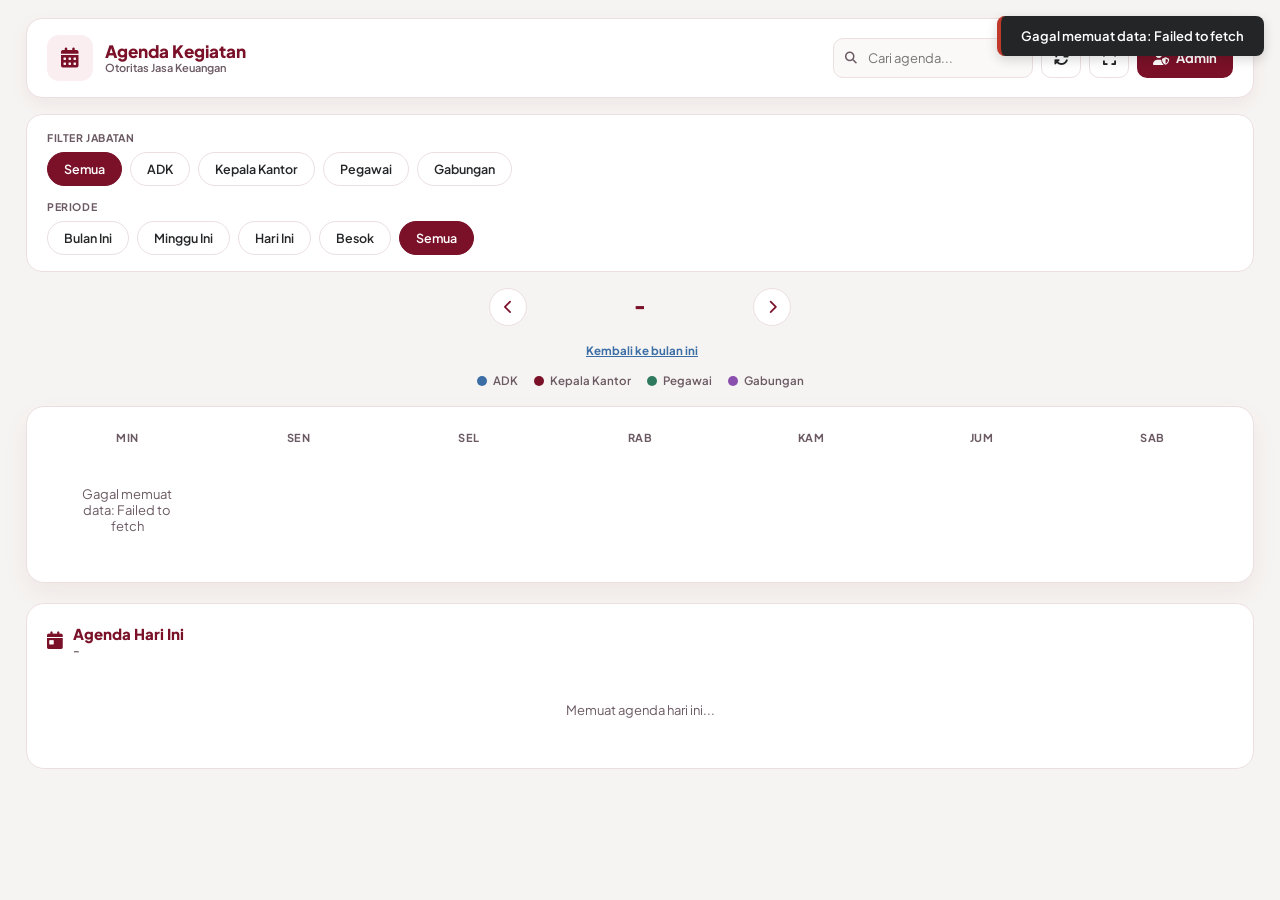
==== commit 41367dd9: "Add files via upload" ====
--- a/docs/index.html
+++ b/docs/index.html
@@ -1,311 +1,175 @@
 <!DOCTYPE html>
 <html lang="id">
 <head>
-<base target="_top">
 <meta charset="UTF-8">
 <meta name="viewport" content="width=device-width, initial-scale=1.0">
 <title>Agenda Kegiatan - OJK</title>
-<link rel="icon" type="image/svg+xml" href="data:image/svg+xml,<svg xmlns='http://www.w3.org/2000/svg' viewBox='0 0 64 64'><defs><linearGradient id='g' x1='0' y1='0' x2='1' y2='1'><stop offset='0%' stop-color='%239c2440'/><stop offset='45%' stop-color='%237c1230'/><stop offset='100%' stop-color='%2357091f'/></linearGradient></defs><rect x='2' y='2' width='60' height='60' rx='16' fill='url(%23g)'/><rect x='15' y='19' width='34' height='30' rx='5' fill='none' stroke='white' stroke-width='3.4'/><line x1='15' y1='28' x2='49' y2='28' stroke='white' stroke-width='3.4'/><line x1='23' y1='14' x2='23' y2='22' stroke='white' stroke-width='3.4' stroke-linecap='round'/><line x1='41' y1='14' x2='41' y2='22' stroke='white' stroke-width='3.4' stroke-linecap='round'/><rect x='21' y='33' width='6.5' height='6.5' rx='1.6' fill='white'/><rect x='36.5' y='33' width='6.5' height='6.5' rx='1.6' fill='white'/><rect x='21' y='41.5' width='6.5' height='6.5' rx='1.6' fill='white'/></svg>">
 <link href="https://fonts.googleapis.com/css2?family=Plus+Jakarta+Sans:wght@400;500;600;700&family=Sora:wght@600;700;800&display=swap" rel="stylesheet">
 <link href="https://cdnjs.cloudflare.com/ajax/libs/font-awesome/6.4.0/css/all.min.css" rel="stylesheet">
 
 <style>
   * { box-sizing: border-box; margin: 0; padding: 0; font-family: 'Plus Jakarta Sans', sans-serif; }
   :root {
-    --red-ojk: #7c1230;
-    --red-dark: #57091f;
-    --red-light: #9c2440;
-    --gold: #b68a3d;
-    --gold-light: #d9b467;
-    --navy-dark: #211d20;
-    --text-muted: #7a6d74;
-    --border-color: #f1ebe7;
-    --bg-main: #eee8e2;
+    --red-ojk: #7a1128;
+    --red-dark: #5c0c1e;
+    --navy-dark: #232527;
+    --text-muted: #6b5a63;
+    --border-color: #ecdfe0;
+    --bg-main: #f6f4f2;
     --white: #ffffff;
-    --success: #3f8f63;
-
-    /* Warna per kategori jabatan (dipakai untuk dot/badge & legenda) */
-    --c-adk: #34618f;
-    --c-kepala: #7c1230;
+    --success: #4d9a4d;
+
+    --c-adk: #3b6ea5;
+    --c-kepala: #7a1128;
     --c-pegawai: #2f7a5f;
-    --c-gabungan: #7c4a9e;
-
-    /* Sistem elevasi 3D: tiap level menumpuk bayangan kontak (tajam,
-       dekat) + bayangan ambient (lembut, jauh) supaya kedalamannya
-       terasa alami, bukan cuma satu blur generik. */
-    --e1: 0 1px 2px rgba(40,20,25,0.05), 0 3px 8px rgba(40,20,25,0.05);
-    --e2: 0 1px 2px rgba(40,20,25,0.04), 0 10px 22px -6px rgba(40,20,25,0.12), 0 22px 40px -18px rgba(40,20,25,0.14);
-    --e3: 0 2px 4px rgba(40,20,25,0.05), 0 16px 32px -10px rgba(40,20,25,0.17), 0 36px 60px -24px rgba(40,20,25,0.20);
-    --inset-hi: inset 0 1px 0 rgba(255,255,255,0.9);
-  }
-  html { background: var(--bg-main); }
-  body {
-    background: var(--bg-main);
-    color: var(--navy-dark); min-height: 100vh; padding-bottom: 40px;
-  }
+    --c-gabungan: #8a4fae;
+  }
+  body { background: var(--bg-main); color: var(--navy-dark); min-height: 100vh; padding-bottom: 40px; }
   h1, h2, h3 { font-family: 'Sora', sans-serif; }
   button, input, select { font-family: 'Plus Jakarta Sans', sans-serif; }
-  button { cursor: pointer; transition: transform 0.15s cubic-bezier(.2,.8,.2,1), box-shadow 0.2s ease, background 0.2s ease, border-color 0.2s ease, color 0.2s ease; }
-  button:active { transform: scale(0.97) translateY(1px); }
-
-  .wrap { width: 100%; max-width: 1800px; margin: 0 auto; padding: 22px 28px; }
-
-  /* ===== TOPBAR ===== */
-  .topbar-stick-wrap {
-    position: sticky; top: 0; z-index: 500;
-    padding-top: 12px; margin-bottom: 4px;
-    background: var(--bg-main);
-  }
-  .topbar {
-    background: #ffffff;
-    border-radius: 18px; padding: 12px 18px; margin-bottom: 12px;
-    border: 1px solid var(--border-color); box-shadow: var(--e2), var(--inset-hi);
-    display: flex; align-items: center; flex-wrap: wrap; gap: 12px;
-  }
-  .topbar-brand { display: flex; align-items: center; gap: 12px; flex-shrink: 0; }
+  button { cursor: pointer; transition: transform 0.08s ease; }
+  button:active { transform: scale(0.96); }
+
+  .wrap { width: 100%; max-width: 1800px; margin: 0 auto; padding: 18px 26px; }
+
+  .header-card {
+    background: var(--white); border-radius: 16px; padding: 16px 20px; margin-bottom: 16px;
+    border: 1px solid var(--border-color); box-shadow: 0 6px 18px rgba(122,17,40,0.06);
+    display: flex; align-items: center; flex-wrap: wrap; gap: 14px;
+  }
+  .header-brand { display: flex; align-items: center; gap: 12px; flex: 1; min-width: 220px; }
   .header-logo {
-    width: 46px; height: 46px; border-radius: 13px;
-    background: linear-gradient(155deg, var(--red-light) 0%, var(--red-ojk) 45%, var(--red-dark) 100%);
-    flex-shrink: 0;
-    display: flex; align-items: center; justify-content: center; font-size: 19px; color: #fff;
+    width: 46px; height: 46px; border-radius: 12px; background: #faeef1; flex-shrink: 0;
+    display: flex; align-items: center; justify-content: center; font-size: 20px; color: var(--red-ojk);
     overflow: hidden;
-    box-shadow: 0 6px 14px -4px rgba(124,18,48,0.55), inset 0 1px 0 rgba(255,255,255,0.35), inset 0 -2px 4px rgba(0,0,0,0.2);
   }
   .header-logo img { width: 100%; height: 100%; object-fit: contain; }
-  .header-title { font-weight: 800; font-size: 17px; color: var(--navy-dark); line-height: 1.15; letter-spacing: -0.2px; }
+  .header-title { font-weight: 800; font-size: 17px; color: var(--red-ojk); line-height: 1.15; }
   .header-subtitle { font-size: 11px; color: var(--text-muted); font-weight: 600; }
 
-  .topbar-search { position: relative; flex: 1; min-width: 200px; }
-  .topbar-search input {
-    width: 100%; height: 42px; border-radius: 22px; border: 1.5px solid var(--border-color);
-    padding: 0 16px 0 38px; font-size: 13px; background: #f7f3f0;
-    box-shadow: inset 0 1px 3px rgba(40,20,25,0.06);
-    transition: box-shadow 0.2s ease, border-color 0.2s ease, background 0.2s ease;
-  }
-  .topbar-search input:focus { outline: none; border-color: var(--red-ojk); background: var(--white); box-shadow: inset 0 1px 2px rgba(40,20,25,0.04), 0 0 0 4px rgba(124,18,48,0.08); }
-  .topbar-search i { position: absolute; left: 15px; top: 50%; transform: translateY(-50%); color: var(--text-muted); font-size: 13px; }
-
-  .topbar-nav { display: flex; align-items: center; gap: 8px; flex-shrink: 0; }
-  .nav-pill {
-    height: 42px; padding: 0 16px; border-radius: 22px; border: 1.5px solid var(--border-color);
-    background: linear-gradient(180deg, #ffffff, #f8f5f3); color: var(--navy-dark); font-weight: 700; font-size: 13px;
-    display: flex; align-items: center; gap: 7px; box-shadow: var(--e1);
-  }
-  .nav-pill:hover { border-color: var(--red-ojk); transform: translateY(-1px); box-shadow: var(--e2); }
-  .nav-pill.active { border-color: var(--red-ojk); color: var(--red-ojk); background: linear-gradient(180deg, #fff, #fbeef1); box-shadow: var(--e1), inset 0 0 0 1px rgba(124,18,48,0.06); }
-  .nav-pill.is-active-admin { background: linear-gradient(180deg, #4ea479, var(--success)); border-color: var(--success); color: #fff; }
-
-  .topbar-actions { display: flex; align-items: center; gap: 8px; flex-shrink: 0; }
+  .header-actions { display: flex; align-items: center; gap: 8px; flex-wrap: wrap; }
+  .search-box { position: relative; }
+  .search-box input {
+    width: 200px; height: 40px; border-radius: 10px; border: 1.5px solid var(--border-color);
+    padding: 0 14px 0 34px; font-size: 13px; background: #faf9f8;
+  }
+  .search-box input:focus { outline: none; border-color: var(--red-ojk); background: var(--white); }
+  .search-box i { position: absolute; left: 12px; top: 50%; transform: translateY(-50%); color: var(--text-muted); font-size: 12px; }
+
   .icon-btn {
-    width: 42px; height: 42px; border-radius: 22px; border: 1.5px solid var(--border-color);
-    background: linear-gradient(180deg, #ffffff, #f8f5f3); color: var(--navy-dark); font-size: 15px;
-    display: flex; align-items: center; justify-content: center; box-shadow: var(--e1);
-  }
-  .icon-btn:hover { background: #fbeef1; border-color: var(--red-ojk); color: var(--red-ojk); transform: translateY(-1px); box-shadow: var(--e2); }
-  .btn-refresh { width: auto; padding: 0 16px; gap: 7px; font-weight: 700; font-size: 13px; }
-
-  /* ===== 3 KARTU RINGKASAN (Jabatan / Periode / Status Data) ===== */
-  .summary-cards-row {
-    display: grid; grid-template-columns: repeat(3, 1fr); gap: 16px; margin-bottom: 16px;
-  }
-  .summary-card {
-    background: linear-gradient(180deg, #ffffff, #fbf9f7); border-radius: 18px; padding: 16px 18px;
-    border: 1px solid var(--border-color); box-shadow: var(--e2), var(--inset-hi);
-    transition: box-shadow 0.25s ease, transform 0.25s ease;
-  }
-  .summary-card:hover { box-shadow: var(--e3), var(--inset-hi); transform: translateY(-2px); }
-  .summary-card-head { display: flex; align-items: center; justify-content: space-between; margin-bottom: 4px; }
-  .summary-label {
-    font-size: 10.5px; font-weight: 700; text-transform: uppercase; letter-spacing: 0.7px;
-    color: var(--text-muted);
-  }
-  .summary-icon { color: var(--gold); font-size: 14px; opacity: 0.8; }
-  .summary-title { font-family: 'Sora', sans-serif; font-weight: 800; font-size: 16px; color: var(--navy-dark); margin-bottom: 12px; }
-  .summary-big-number { font-family: 'Sora', sans-serif; font-weight: 800; font-size: 24px; color: var(--navy-dark); letter-spacing: -0.3px; }
-  .summary-sub { font-size: 11.5px; color: var(--text-muted); font-weight: 600; margin-top: 3px; }
-  .status-dot { width: 9px; height: 9px; border-radius: 50%; background: var(--success); flex-shrink: 0; box-shadow: 0 0 0 4px rgba(63,143,99,0.16), 0 1px 2px rgba(63,143,99,0.5); }
-
+    width: 40px; height: 40px; border-radius: 10px; border: 1.5px solid var(--border-color);
+    background: var(--white); color: var(--navy-dark); font-size: 15px;
+    display: flex; align-items: center; justify-content: center;
+  }
+  .icon-btn:hover { background: #faf5f6; border-color: var(--red-ojk); color: var(--red-ojk); }
+
+  .btn-admin {
+    height: 40px; padding: 0 16px; border-radius: 10px; border: none;
+    background: var(--red-ojk); color: #fff; font-weight: 700; font-size: 13px;
+    display: flex; align-items: center; gap: 7px;
+  }
+  .btn-admin:hover { background: var(--red-dark); }
+  .btn-admin.is-active { background: var(--success); }
+
+  .filter-card {
+    background: var(--white); border-radius: 16px; padding: 16px 20px; margin-bottom: 16px;
+    border: 1px solid var(--border-color);
+  }
+  .filter-row { margin-bottom: 14px; }
+  .filter-row:last-child { margin-bottom: 0; }
+  .filter-label {
+    font-size: 10.5px; font-weight: 700; text-transform: uppercase; letter-spacing: 0.6px;
+    color: var(--text-muted); margin-bottom: 8px;
+  }
   .filter-pills { display: flex; gap: 8px; flex-wrap: wrap; }
   .pill-btn {
     padding: 8px 16px; border-radius: 20px; border: 1.5px solid var(--border-color);
-    background: linear-gradient(180deg, #ffffff, #f7f3f0); color: var(--navy-dark); font-size: 12.5px; font-weight: 600; white-space: nowrap;
-    box-shadow: var(--e1);
-  }
-  .pill-btn:hover { border-color: var(--red-ojk); transform: translateY(-1px); }
-  #pillJabatan .pill-btn.active { background: linear-gradient(165deg, #35323a, var(--navy-dark)); border-color: var(--navy-dark); color: #fff; box-shadow: var(--e2), inset 0 1px 0 rgba(255,255,255,0.15); }
-  #pillPeriode .pill-btn.active { background: linear-gradient(165deg, var(--red-light), var(--red-ojk)); border-color: var(--red-ojk); color: #fff; box-shadow: 0 6px 14px -4px rgba(124,18,48,0.5), inset 0 1px 0 rgba(255,255,255,0.2); }
-
-  /* ===== NAVIGASI BULAN (box kiri) + LEGENDA (tengah) + Hari Ini (kanan) ===== */
-  .month-nav-row {
-    display: flex; align-items: center; justify-content: space-between; flex-wrap: wrap; gap: 12px;
-    margin-bottom: 16px;
-  }
-  .month-nav-box {
-    background: linear-gradient(180deg, #ffffff, #fbf9f7); border-radius: 18px; padding: 10px 18px; border: 1px solid var(--border-color);
-    display: flex; align-items: center; gap: 18px; box-shadow: var(--e2), var(--inset-hi);
+    background: var(--white); color: var(--navy-dark); font-size: 12.5px; font-weight: 600;
+  }
+  .pill-btn:hover { border-color: var(--red-ojk); }
+  .pill-btn.active { background: var(--red-ojk); border-color: var(--red-ojk); color: #fff; }
+
+  .month-nav {
+    display: flex; align-items: center; justify-content: center; gap: 18px; margin-bottom: 12px;
   }
   .month-nav-btn {
-    width: 36px; height: 36px; border-radius: 50%; border: 1.5px solid var(--border-color);
-    background: linear-gradient(180deg, #ffffff, #f7f2f3); color: var(--red-ojk); font-size: 13px; flex-shrink: 0;
-    display: flex; align-items: center; justify-content: center; box-shadow: var(--e1);
-  }
-  .month-nav-btn:hover { background: #fbeef1; transform: translateY(-1px) scale(1.04); box-shadow: var(--e2); }
-  .month-nav-title { font-family: 'Sora', sans-serif; font-weight: 800; font-size: 19px; color: var(--navy-dark); text-align: center; white-space: nowrap; letter-spacing: -0.2px; }
-  .month-nav-caption {
-    font-size: 11px; font-weight: 600;
-    color: var(--text-muted); text-align: center; margin-top: 1px;
-  }
-
-  .legend-row { display: flex; gap: 16px; justify-content: center; flex-wrap: wrap; }
+    width: 38px; height: 38px; border-radius: 50%; border: 1.5px solid var(--border-color);
+    background: var(--white); color: var(--red-ojk); font-size: 14px;
+    display: flex; align-items: center; justify-content: center;
+  }
+  .month-nav-btn:hover { background: #faeef1; }
+  .month-nav-title { font-family: 'Sora', sans-serif; font-weight: 800; font-size: 19px; color: var(--red-ojk); min-width: 190px; text-align: center; }
+  .month-nav-today {
+    font-size: 11.5px; font-weight: 700; color: var(--blue-accent, #3b6ea5); cursor: pointer;
+    text-decoration: underline; margin-left: 4px;
+  }
+
+  .legend-row { display: flex; gap: 16px; justify-content: center; flex-wrap: wrap; margin-bottom: 18px; }
   .legend-item { display: flex; align-items: center; gap: 6px; font-size: 11.5px; font-weight: 600; color: var(--text-muted); }
-  .legend-dot { width: 10px; height: 10px; border-radius: 50%; flex-shrink: 0; box-shadow: 0 1px 2px rgba(0,0,0,0.25), inset 0 1px 1px rgba(255,255,255,0.35); }
-
-  .btn-hari-ini {
-    height: 44px; padding: 0 18px; border-radius: 22px; border: none;
-    background: linear-gradient(165deg, #35323a, var(--navy-dark));
-    color: #fff; font-weight: 700; font-size: 13px; display: flex; align-items: center; gap: 8px; flex-shrink: 0;
-    box-shadow: 0 8px 18px -6px rgba(33,29,32,0.55), inset 0 1px 0 rgba(255,255,255,0.15);
-  }
-  .btn-hari-ini:hover { transform: translateY(-1px); box-shadow: 0 12px 22px -6px rgba(33,29,32,0.6), inset 0 1px 0 rgba(255,255,255,0.15); }
-
-  /* ===== KALENDER ===== */
+  .legend-dot { width: 10px; height: 10px; border-radius: 50%; flex-shrink: 0; }
+
   .calendar-card {
-    background: linear-gradient(180deg, #ffffff, #fbf9f7); border-radius: 20px; padding: 20px; margin-bottom: 22px;
-    border: 1px solid var(--border-color); box-shadow: var(--e3), var(--inset-hi);
-  }
-  .calendar-head-row {
-    display: grid; grid-template-columns: repeat(7, 1fr); gap: 7px; margin-bottom: 12px;
-    background: linear-gradient(165deg, var(--red-light), var(--red-ojk));
-    border-radius: 13px; padding: 4px 0;
-    box-shadow: 0 8px 18px -6px rgba(124,18,48,0.45), inset 0 1px 0 rgba(255,255,255,0.2);
-  }
+    background: var(--white); border-radius: 18px; padding: 18px; margin-bottom: 20px;
+    border: 1px solid var(--border-color); box-shadow: 0 10px 26px rgba(122,17,40,0.06);
+  }
+  .calendar-head-row { display: grid; grid-template-columns: repeat(7, 1fr); gap: 6px; margin-bottom: 6px; }
   .calendar-head-cell {
-    text-align: center; font-size: 11.5px; font-weight: 700; text-transform: uppercase;
-    color: #ffffff; padding: 8px 0; letter-spacing: 0.5px;
-  }
-  .calendar-grid { display: grid; grid-template-columns: repeat(7, 1fr); gap: 7px; }
+    text-align: center; font-size: 11px; font-weight: 700; text-transform: uppercase;
+    color: var(--text-muted); padding: 6px 0; letter-spacing: 0.5px;
+  }
+  .calendar-grid { display: grid; grid-template-columns: repeat(7, 1fr); gap: 6px; }
   .day-cell {
-    min-height: 168px; border-radius: 13px; border: 1px solid var(--border-color);
-    background: linear-gradient(180deg, #fdfcfb, #f7f4f1);
-    padding: 7px; cursor: default; display: flex; flex-direction: column;
-    transition: box-shadow 0.2s ease, transform 0.2s ease, border-color 0.2s ease;
-    min-width: 0; overflow: hidden;
+    min-height: 118px; border-radius: 12px; border: 1px solid var(--border-color);
+    background: #fbfafa; padding: 6px; cursor: default; display: flex; flex-direction: column;
+    transition: box-shadow 0.15s ease; min-width: 0; overflow: hidden;
   }
   .day-cell.kosong { background: transparent; border: none; }
-  .day-cell.luar-bulan {
-    background: transparent; border: 1px dashed var(--border-color); cursor: default; opacity: 0.5;
-  }
-  .day-cell.luar-bulan .day-number { color: var(--text-muted); font-weight: 600; }
-  .day-cell.ada-agenda { cursor: pointer; box-shadow: var(--e1); }
-  .day-cell.ada-agenda:hover { box-shadow: var(--e2); border-color: var(--red-ojk); transform: translateY(-2px); }
-  .day-cell.hari-ini {
-    border: 1.5px solid var(--red-ojk); background: linear-gradient(180deg, #fff7f8, #fdeef0);
-    box-shadow: 0 0 0 3px rgba(124,18,48,0.09), var(--e1);
-  }
+  .day-cell.ada-agenda { cursor: pointer; }
+  .day-cell.ada-agenda:hover { box-shadow: 0 4px 14px rgba(122,17,40,0.14); border-color: var(--red-ojk); }
+  .day-cell.hari-ini { border: 2px solid var(--red-ojk); background: #fff8f8; }
   .day-number { font-size: 12.5px; font-weight: 700; color: var(--navy-dark); margin-bottom: 4px; }
   .day-cell.hari-ini .day-number { color: var(--red-ojk); }
   .day-agenda-list { display: flex; flex-direction: column; gap: 3px; overflow: hidden; min-width: 0; }
   .day-agenda-chip {
-    font-size: 9.5px; font-weight: 700; padding: 3px 7px 3px 6px; border-radius: 6px;
-    border-left: 3px solid transparent;
+    font-size: 9.5px; font-weight: 700; color: #fff; padding: 2px 6px; border-radius: 5px;
     white-space: nowrap; overflow: hidden; text-overflow: ellipsis; width: 100%; min-width: 0; display: block;
   }
   .day-agenda-more { font-size: 9.5px; color: var(--text-muted); font-weight: 700; padding-left: 2px; }
-  .day-mobile-indicator { display: none; }
-
-  /* ===== PANEL HARI INI ===== */
+
   .today-card {
-    background: linear-gradient(180deg, #ffffff, #fbf9f7); border-radius: 20px; padding: 20px; border: 1px solid var(--border-color);
-    box-shadow: var(--e2), var(--inset-hi);
+    background: var(--white); border-radius: 18px; padding: 20px; border: 1px solid var(--border-color);
   }
   .today-card-header { display: flex; align-items: center; gap: 10px; margin-bottom: 14px; }
   .today-card-header i { color: var(--red-ojk); font-size: 18px; }
   .today-card-title { font-weight: 800; font-size: 15px; color: var(--red-ojk); }
   .today-card-date { font-size: 12px; color: var(--text-muted); font-weight: 600; }
-  .today-card-count { font-size: 11.5px; color: var(--text-muted); font-weight: 600; margin-top: 1px; }
-
-  #daftarAgendaHariIni { display: grid; grid-template-columns: repeat(auto-fit, minmax(320px, 1fr)); gap: 14px; }
-
-  .agenda-card {
-    border: 1.5px solid var(--border-color); border-left-width: 4px; border-radius: 15px; padding: 16px;
-    cursor: pointer; transition: box-shadow 0.2s ease, transform 0.2s ease;
-    background: linear-gradient(180deg, #ffffff, #fdfcfb); box-shadow: var(--e1);
-  }
-  .agenda-card:hover { box-shadow: var(--e2); transform: translateY(-2px); }
-  .agenda-card-top { display: flex; align-items: center; justify-content: space-between; gap: 10px; margin-bottom: 10px; }
-  .agenda-card-badge { padding: 3px 11px; border-radius: 20px; font-size: 10.5px; font-weight: 700; }
-  .agenda-card-time { font-size: 11.5px; font-weight: 700; color: var(--red-ojk); display: flex; align-items: center; gap: 5px; }
-  .agenda-card-title { font-weight: 700; font-size: 14px; color: var(--navy-dark); line-height: 1.4; margin-bottom: 14px; }
-  .agenda-card-grid { display: grid; grid-template-columns: 1fr 1fr; gap: 10px; margin-bottom: 14px; }
-  .agenda-card-field { border: 1px solid var(--border-color); border-radius: 11px; padding: 8px 11px; background: #faf8f6; }
-  .agenda-card-field-label { font-size: 9.5px; text-transform: uppercase; letter-spacing: 0.4px; color: var(--text-muted); font-weight: 700; margin-bottom: 3px; display: flex; align-items: center; gap: 4px; }
-  .agenda-card-field-value { font-size: 12.5px; font-weight: 600; color: var(--navy-dark); }
-  .agenda-card-foot { display: flex; justify-content: flex-end; }
-  .agenda-card-detail-btn {
-    display: inline-flex; align-items: center; gap: 6px; font-size: 12px; font-weight: 700; color: var(--red-ojk);
-    border: 1.5px solid var(--red-ojk); border-radius: 20px; padding: 6px 14px; background: #fff;
-  }
-  .agenda-card:hover .agenda-card-detail-btn { background: var(--red-ojk); color: #fff; }
+
+  .agenda-item-mini {
+    display: flex; gap: 12px; padding: 12px; border: 1px solid var(--border-color); border-radius: 12px; margin-bottom: 10px;
+    cursor: pointer; transition: background 0.15s ease;
+  }
+  .agenda-item-mini:hover { background: #faf7f7; }
+  .agenda-item-mini:last-child { margin-bottom: 0; }
+  .agenda-item-mini .color-bar { width: 4px; border-radius: 3px; flex-shrink: 0; }
+  .agenda-item-mini-body { flex: 1; min-width: 0; }
+  .agenda-item-mini-title { font-weight: 700; font-size: 13.5px; color: var(--navy-dark); }
+  .agenda-item-mini-meta { font-size: 11.5px; color: var(--text-muted); margin-top: 3px; }
+  .agenda-item-mini-jam {
+    font-size: 11px; font-weight: 700; color: var(--red-ojk); background: #faeef1;
+    padding: 3px 9px; border-radius: 20px; align-self: flex-start; white-space: nowrap;
+  }
 
   .empty-state { text-align: center; padding: 24px 10px; color: var(--text-muted); font-size: 13px; }
   .empty-state i { font-size: 26px; margin-bottom: 8px; display: block; color: #d8cdd0; }
 
-  /* ===== TAMPILAN TABEL: DAFTAR KEGIATAN ===== */
-  .table-card {
-    background: linear-gradient(180deg, #ffffff, #fbf9f7); border-radius: 20px; padding: 20px;
-    border: 1px solid var(--border-color); box-shadow: var(--e3), var(--inset-hi); margin-bottom: 20px;
-  }
-  .table-card-head {
-    display: flex; align-items: flex-start; justify-content: space-between; gap: 14px; flex-wrap: wrap;
-    margin-bottom: 16px; padding-bottom: 16px; border-bottom: 1px solid var(--border-color);
-  }
-  .table-card-title { font-family: 'Sora', sans-serif; font-weight: 800; font-size: 17px; color: var(--navy-dark); }
-  .table-card-sub { font-size: 12px; color: var(--text-muted); font-weight: 600; margin-top: 2px; }
-  .table-card-actions { display: flex; gap: 10px; flex-wrap: wrap; }
-  .btn-laporan {
-    height: 40px; padding: 0 16px; border-radius: 20px; border: none; font-weight: 700; font-size: 12.5px;
-    display: flex; align-items: center; gap: 7px; color: #fff; box-shadow: var(--e1);
-  }
-  .btn-laporan:hover { transform: translateY(-1px); box-shadow: var(--e2); }
-  .btn-laporan-preview { background: linear-gradient(165deg, #4a7fb0, var(--c-adk)); }
-  .btn-laporan-unduh { background: linear-gradient(165deg, var(--red-light), var(--red-ojk)); }
-
-  .table-scroll { overflow-x: auto; }
-  .tabel-agenda { width: 100%; border-collapse: collapse; font-size: 12.5px; }
-  .tabel-agenda thead th {
-    background: linear-gradient(165deg, var(--red-light), var(--red-ojk)); color: #fff;
-    text-align: left; padding: 10px 12px; font-size: 11px; text-transform: uppercase; letter-spacing: 0.4px;
-    white-space: nowrap;
-  }
-  .tabel-agenda thead th:first-child { border-radius: 10px 0 0 10px; }
-  .tabel-agenda thead th:last-child { border-radius: 0 10px 10px 0; text-align: center; }
-  .tabel-agenda tbody td { padding: 12px; border-bottom: 1px solid var(--border-color); color: var(--navy-dark); vertical-align: top; }
-  .tabel-agenda tbody tr:hover td { background: #faf7f6; }
-  .tabel-agenda tbody tr:last-child td { border-bottom: none; }
-  .tabel-badge { display: inline-block; padding: 3px 10px; border-radius: 20px; font-size: 10.5px; font-weight: 700; white-space: nowrap; }
-  .tabel-progres { font-weight: 700; font-size: 11.5px; white-space: nowrap; }
-  .tabel-aksi { text-align: center; }
-  .btn-detail-tabel {
-    display: inline-flex; align-items: center; gap: 5px; font-size: 11.5px; font-weight: 700; color: var(--red-ojk);
-    border: 1.5px solid var(--red-ojk); border-radius: 20px; padding: 5px 12px; background: #fff; white-space: nowrap;
-  }
-  .btn-detail-tabel:hover { background: var(--red-ojk); color: #fff; }
-
-  /* Kolom Jam dibuat lebih longgar supaya jam mulai-selesai tidak turun baris */
-  .tabel-agenda th.kolom-jam, .tabel-agenda td.kolom-jam { white-space: nowrap; min-width: 110px; }
-
-
-  /* ===== MODAL DASAR (dipakai bersama oleh semua modal) ===== */
   .modal-overlay {
-    position: fixed; inset: 0; background: rgba(28,20,22,0.6); display: none;
+    position: fixed; inset: 0; background: rgba(35,37,39,0.55); display: none;
     align-items: center; justify-content: center; z-index: 9000; padding: 16px;
-    backdrop-filter: blur(3px);
   }
   .modal-overlay.show { display: flex; }
   .modal-box {
-    background: linear-gradient(180deg, #ffffff, #fbf9f7); border-radius: 20px; width: 100%; max-width: 440px;
-    max-height: 88vh; overflow-y: auto; box-shadow: 0 30px 70px rgba(20,10,12,0.35), 0 6px 16px rgba(20,10,12,0.2);
-    border: 1px solid rgba(255,255,255,0.6);
+    background: var(--white); border-radius: 18px; width: 100%; max-width: 440px;
+    max-height: 88vh; overflow-y: auto; box-shadow: 0 20px 50px rgba(0,0,0,0.25);
   }
   .modal-box-admin { max-width: 520px; }
   .modal-head {
@@ -314,204 +178,70 @@
   }
   .modal-head-title { font-weight: 800; font-size: 15px; color: var(--red-ojk); line-height: 1.3; }
   .modal-close { background: none; border: none; font-size: 18px; color: var(--text-muted); flex-shrink: 0; }
-  .modal-close:hover { color: var(--red-ojk); }
   .modal-body { padding: 18px 22px; }
+  .detail-row { display: flex; gap: 12px; margin-bottom: 14px; align-items: flex-start; }
+  .detail-row:last-child { margin-bottom: 0; }
+  .detail-row i { width: 18px; text-align: center; color: var(--red-ojk); font-size: 14px; margin-top: 2px; flex-shrink: 0; }
+  .detail-label { font-size: 10px; font-weight: 700; text-transform: uppercase; color: var(--text-muted); letter-spacing: 0.5px; margin-bottom: 2px; }
+  .detail-value { font-size: 13.5px; font-weight: 600; color: var(--navy-dark); word-break: break-word; }
+  .detail-value a { color: var(--blue-accent, #3b6ea5); text-decoration: underline; }
+  .jabatan-badge { display: inline-block; padding: 3px 10px; border-radius: 20px; color: #fff; font-size: 10.5px; font-weight: 700; }
+
+  .modal-foot { padding: 14px 22px 20px; display: flex; gap: 10px; border-top: 1px solid var(--border-color); }
   .btn-flat {
-    flex: 1; height: 42px; border-radius: 11px; font-weight: 700; font-size: 13px; border: none;
-    box-shadow: var(--e1);
-  }
-  .btn-flat:hover { transform: translateY(-1px); box-shadow: var(--e2); }
-  .btn-flat-edit { background: #eaf1f9; color: var(--c-adk); }
-  .btn-flat-hapus { background: #fbeaea; color: #b8362a; }
-
-  /* ===== MODAL: DETAIL AGENDA (daftar + detail 2 kolom) ===== */
-  .modal-box-detail { max-width: 900px; display: flex; flex-direction: column; max-height: 86vh; overflow: hidden; padding: 0; }
-
-  /* ===== MODAL: PREVIEW / CETAK LAPORAN ===== */
-  #modalLaporan { padding: 10px; }
-  .modal-box-laporan { max-width: 98vw; width: 98vw; max-height: 96vh; display: flex; flex-direction: column; }
-  .modal-box-laporan .modal-body { flex: 1; overflow-y: auto; overflow-x: auto; -webkit-overflow-scrolling: touch; }
-  .btn-cetak-laporan {
-    display: flex; align-items: center; gap: 7px; height: 36px; padding: 0 15px; border-radius: 20px;
-    border: none; background: linear-gradient(165deg, var(--red-light), var(--red-ojk)); color: #fff;
-    font-weight: 700; font-size: 12.5px; box-shadow: var(--e1); flex-shrink: 0; white-space: nowrap;
-  }
-  .btn-cetak-laporan:hover { transform: translateY(-1px); box-shadow: var(--e2); }
-  .laporan-cetak { padding: 26px 28px; background: #fff; }
-  .laporan-header {
-    overflow: hidden; margin-bottom: 20px; padding-bottom: 16px;
-    border-bottom: 2px solid #7c1230;
-    page-break-inside: avoid; break-inside: avoid;
-  }
-  .laporan-logo { height: 56px; width: auto; float: left; margin-right: 20px; }
-  .laporan-judul-group { overflow: hidden; }
-  .laporan-judul-utama { font-family: 'Sora', sans-serif; font-weight: 800; font-size: 19px; color: #222; }
-  .laporan-judul-sub { font-size: 14px; font-weight: 600; color: #444; margin-top: 2px; }
-  .laporan-periode { font-size: 12.5px; color: #666; font-weight: 600; margin-top: 5px; }
-  .laporan-tabel { width: 100%; min-width: 720px; border-collapse: collapse; font-size: 11.5px; }
-  .laporan-tabel thead { display: table-header-group; }
-  .laporan-tabel tr { page-break-inside: avoid; }
-  .laporan-tabel th, .laporan-tabel td { border: 1px solid #ccc; padding: 7px 9px; text-align: left; vertical-align: top; }
-  .laporan-tabel th { background: #7c1230; color: #fff; font-size: 10.5px; text-transform: uppercase; letter-spacing: 0.3px; }
-  .laporan-tabel th.kolom-jam, .laporan-tabel td.kolom-jam { white-space: nowrap; min-width: 100px; }
-  .laporan-tabel tbody tr:nth-child(even) { background: #f7f4f1; }
-  .laporan-footer {
-    overflow: hidden; margin-top: 22px; padding-top: 10px; border-top: 1px solid #ddd; font-size: 11px; color: #555;
-    page-break-inside: avoid; break-inside: avoid;
-  }
-  .laporan-footer-alamat { float: left; max-width: 80%; }
-
-  @media print {
-    * { -webkit-print-color-adjust: exact !important; print-color-adjust: exact !important; color-adjust: exact !important; }
-
-    html, body { background: #fff !important; }
-    body > *:not(#modalLaporan) { display: none !important; }
-    #modalLaporan {
-      position: static !important; background: #fff !important; padding: 0 !important;
-      display: block !important; backdrop-filter: none !important;
-    }
-    #modalLaporan .modal-box,
-    #modalLaporan .modal-box-laporan {
-      background: #fff !important; box-shadow: none !important; border: none !important; border-radius: 0 !important;
-      max-width: 100% !important; width: 100% !important; max-height: none !important; display: block !important;
-    }
-    #modalLaporan .modal-body { overflow: visible !important; padding: 0 !important; background: #fff !important; flex: none !important; }
-    #modalLaporanCetak { padding: 0 !important; background: #fff !important; }
-    .modal-laporan-noprint { display: none !important; }
-
-    @page { size: A4 landscape; margin: 16mm 14mm 14mm; }
-  }
-  .detailtgl-head {
-    background: linear-gradient(155deg, #35323a, var(--navy-dark));
-    padding: 20px 24px; display: flex; justify-content: space-between; align-items: flex-start; gap: 10px;
-    border-radius: 20px 20px 0 0; flex-shrink: 0;
-  }
-  .detailtgl-eyebrow { font-size: 10.5px; font-weight: 700; text-transform: uppercase; letter-spacing: 1px; color: rgba(255,255,255,0.55); margin-bottom: 4px; }
-  .detailtgl-date { font-family: 'Sora', sans-serif; font-weight: 800; font-size: 19px; color: #fff; }
-  .detailtgl-close {
-    width: 34px; height: 34px; border-radius: 50%; border: none; background: rgba(255,255,255,0.12);
-    color: #fff; font-size: 15px; display: flex; align-items: center; justify-content: center; flex-shrink: 0;
-  }
-  .detailtgl-close:hover { background: rgba(255,255,255,0.22); }
-
-  .detailtgl-body { display: flex; flex: 1; min-height: 0; }
-
-  .detailtgl-list {
-    width: 300px; flex-shrink: 0; overflow-y: auto; padding: 16px; border-right: 1px solid var(--border-color);
-    background: #faf8f6;
-  }
-  .detailtgl-list-item {
-    border: 1.5px solid var(--border-color); border-radius: 13px; padding: 12px 13px; margin-bottom: 10px;
-    cursor: pointer; background: #fff; transition: border-color 0.15s ease, background 0.15s ease, transform 0.15s ease;
-  }
-  .detailtgl-list-item:last-child { margin-bottom: 0; }
-  .detailtgl-list-item:hover { transform: translateY(-1px); }
-  .detailtgl-list-item.aktif { border-color: var(--red-ojk); background: #fdf3f4; box-shadow: 0 4px 12px -4px rgba(124,18,48,0.25); }
-  .detailtgl-list-badge {
-    display: inline-block; padding: 2px 9px; border-radius: 20px; font-size: 10px; font-weight: 700; margin-bottom: 8px;
-  }
-  .detailtgl-list-title { font-weight: 700; font-size: 13px; color: var(--navy-dark); line-height: 1.35; margin-bottom: 6px; }
-  .detailtgl-list-meta { font-size: 11px; color: var(--text-muted); font-weight: 600; }
-
-  .detailtgl-fields { flex: 1; min-width: 0; overflow-y: auto; padding: 20px 24px; }
-  .detailtgl-grid { display: grid; grid-template-columns: 1fr 1fr; gap: 12px; }
-  .detailtgl-grid .span2 { grid-column: 1 / -1; }
-  .detailtgl-field {
-    border: 1.5px solid var(--border-color); border-radius: 13px; padding: 10px 14px; margin-bottom: 12px;
-    background: #fdfcfb;
-  }
-  .detailtgl-field-label { font-size: 10px; font-weight: 700; text-transform: uppercase; letter-spacing: 0.5px; color: var(--text-muted); margin-bottom: 3px; }
-  .detailtgl-field-value { font-size: 13.5px; font-weight: 600; color: var(--navy-dark); word-break: break-word; }
-  .detailtgl-field-value a { color: var(--c-adk); text-decoration: underline; }
-
-  .detailtgl-foot { display: flex; gap: 10px; margin-top: 4px; }
-  .detailtgl-kembali { display: none; }
-
-
-  /* ===== MODAL LOGIN / FORM ADMIN ===== */
+    flex: 1; height: 42px; border-radius: 10px; font-weight: 700; font-size: 13px; border: none;
+  }
+  .btn-flat-edit { background: #eef4fa; color: var(--blue-accent, #3b6ea5); }
+  .btn-flat-hapus { background: #fdecec; color: #c0392b; }
+
+  .list-agenda-item {
+    display: flex; align-items: center; gap: 12px; padding: 12px; border: 1px solid var(--border-color);
+    border-radius: 12px; margin-bottom: 10px; cursor: pointer; transition: background 0.15s ease, border-color 0.15s ease;
+  }
+  .list-agenda-item:last-child { margin-bottom: 0; }
+  .list-agenda-item:hover { background: #faf7f7; border-color: var(--red-ojk); }
+  .list-agenda-item .color-dot { width: 12px; height: 12px; border-radius: 50%; flex-shrink: 0; }
+  .list-agenda-item-body { flex: 1; min-width: 0; }
+  .list-agenda-item-title { font-weight: 700; font-size: 13.5px; color: var(--navy-dark); white-space: nowrap; overflow: hidden; text-overflow: ellipsis; }
+  .list-agenda-item-meta { font-size: 11.5px; color: var(--text-muted); margin-top: 3px; }
+  .list-agenda-item i.chevron { color: var(--text-muted); font-size: 12px; flex-shrink: 0; }
+
   .form-group { margin-bottom: 14px; }
   .form-group label {
     display: block; font-size: 11px; font-weight: 700; text-transform: uppercase; letter-spacing: 0.5px;
     color: var(--text-muted); margin-bottom: 6px;
   }
   .form-group input, .form-group select, .form-group textarea {
-    width: 100%; padding: 10px 13px; border: 1.5px solid var(--border-color); border-radius: 10px;
-    font-size: 13.5px; background: #f7f3f0; box-shadow: inset 0 1px 3px rgba(40,20,25,0.05);
+    width: 100%; padding: 10px 13px; border: 1.5px solid var(--border-color); border-radius: 9px;
+    font-size: 13.5px; background: #faf9f8;
   }
   .form-group input:focus, .form-group select:focus, .form-group textarea:focus {
-    outline: none; border-color: var(--red-ojk); background: #fff; box-shadow: inset 0 1px 2px rgba(40,20,25,0.04), 0 0 0 4px rgba(124,18,48,0.08);
+    outline: none; border-color: var(--red-ojk); background: #fff;
   }
   .form-row-2 { display: flex; gap: 10px; }
   .form-row-2 .form-group { flex: 1; }
   .btn-submit-full {
-    width: 100%; height: 44px; border-radius: 11px; border: none;
-    background: linear-gradient(165deg, var(--red-light), var(--red-ojk));
+    width: 100%; height: 44px; border-radius: 10px; border: none; background: var(--red-ojk);
     color: #fff; font-weight: 700; font-size: 13.5px;
-    box-shadow: 0 8px 18px -6px rgba(124,18,48,0.5), inset 0 1px 0 rgba(255,255,255,0.2);
-  }
-  .btn-submit-full:hover { background: linear-gradient(165deg, var(--red-ojk), var(--red-dark)); transform: translateY(-1px); }
-
-  /* ===== MODAL LOGIN: latar foto kantor di DALAM kartu + aksen kalender ===== */
-  .modal-box-login { position: relative; text-align: center; padding: 0; overflow: hidden; }
-  .login-hero {
-    position: relative;
-    background:
-      linear-gradient(175deg, rgba(87,9,31,0.42), rgba(33,29,32,0.5)),
-      var(--login-bg-image) center/cover no-repeat;
-    padding: 34px 26px 26px;
-  }
-  .login-close { position: absolute; top: 14px; right: 14px; color: rgba(255,255,255,0.85); }
-  .login-close:hover { color: #fff; }
-  .login-badge {
-    width: 62px; height: 62px; border-radius: 18px; margin: 0 auto 14px;
-    background: linear-gradient(155deg, var(--red-light) 0%, var(--red-ojk) 45%, var(--red-dark) 100%);
-    display: flex; align-items: center; justify-content: center; color: #fff; font-size: 26px;
-    box-shadow: 0 10px 22px -6px rgba(0,0,0,0.4), inset 0 1px 0 rgba(255,255,255,0.3);
-  }
-  .login-title { font-family: 'Sora', sans-serif; font-weight: 800; font-size: 17px; color: #fff; margin-bottom: 5px; text-shadow: 0 1px 6px rgba(0,0,0,0.45); }
-  .login-sub { font-size: 12px; color: rgba(255,255,255,0.92); font-weight: 600; padding: 0 8px; line-height: 1.4; text-shadow: 0 1px 5px rgba(0,0,0,0.4); }
-  .login-form-area { background: #fff; padding: 24px 26px 26px; text-align: left; }
-  .login-error {
-    background: #fbeaea; color: #b8362a; font-size: 12.5px; font-weight: 600; padding: 9px 12px;
-    border-radius: 9px; margin-bottom: 12px; text-align: left; display: flex; align-items: center; gap: 8px;
-  }
-
-  /* ===== MODAL KONFIRMASI KELUAR ADMIN ===== */
-  .modal-box-konfirmasi { text-align: center; padding: 30px 26px 24px; }
-  .konfirmasi-icon {
-    width: 56px; height: 56px; border-radius: 50%; margin: 0 auto 14px;
-    background: #fbeaea; color: #b8362a; font-size: 22px;
-    display: flex; align-items: center; justify-content: center;
-  }
-  .konfirmasi-title { font-family: 'Sora', sans-serif; font-weight: 800; font-size: 16px; color: var(--navy-dark); margin-bottom: 6px; }
-  .konfirmasi-sub { font-size: 12.5px; color: var(--text-muted); font-weight: 600; line-height: 1.5; margin-bottom: 20px; padding: 0 6px; }
-  .konfirmasi-actions { display: flex; gap: 10px; }
-  .konfirmasi-batal { background: #f1ebe7; color: var(--navy-dark); }
-  .konfirmasi-keluar { background: #b8362a; color: #fff; }
-
-  /* ===== ADMIN BAR (muncul setelah login) ===== */
+  }
+  .btn-submit-full:hover { background: var(--red-dark); }
+
   .admin-bar {
     display: none; align-items: center; justify-content: space-between; gap: 10px;
-    background: linear-gradient(180deg, #f1faf4, #e8f7ee); border: 1px solid #bfe8cd; border-radius: 14px; padding: 10px 16px; margin-bottom: 16px;
-    box-shadow: var(--e1);
+    background: #eafaf0; border: 1px solid #bfe8cd; border-radius: 12px; padding: 10px 16px; margin-bottom: 16px;
   }
   .admin-bar.show { display: flex; }
   .admin-bar-text { font-size: 12.5px; font-weight: 700; color: #256b3f; display: flex; align-items: center; gap: 8px; }
-  .admin-bar-actions { display: flex; gap: 8px; flex-wrap: wrap; }
   .btn-tambah-agenda {
-    background: linear-gradient(165deg, #4ea479, var(--success)); color: #fff; border: none; border-radius: 10px; padding: 9px 16px;
+    background: var(--success); color: #fff; border: none; border-radius: 9px; padding: 9px 16px;
     font-weight: 700; font-size: 12.5px; display: flex; align-items: center; gap: 6px;
-    box-shadow: 0 6px 14px -4px rgba(63,143,99,0.5), inset 0 1px 0 rgba(255,255,255,0.2);
-  }
-  .btn-tambah-agenda:hover { transform: translateY(-1px); }
-  .btn-wa-agenda { background: linear-gradient(165deg, #34D399, #128C7E); box-shadow: 0 6px 14px -4px rgba(18,140,126,0.5), inset 0 1px 0 rgba(255,255,255,0.2); }
-
-  /* ===== TOAST ===== */
+  }
+
   .toast-container { position: fixed; top: 16px; right: 16px; z-index: 9999; display: flex; flex-direction: column; gap: 8px; }
   .toast {
-    background: linear-gradient(165deg, #35323a, var(--navy-dark)); color: #fff; padding: 12px 20px; border-radius: 10px; font-size: 13px;
+    background: var(--navy-dark); color: #fff; padding: 12px 20px; border-radius: 8px; font-size: 13px;
     font-weight: 600; min-width: 230px; max-width: 340px; border-left: 4px solid var(--red-ojk);
-    box-shadow: 0 14px 30px rgba(20,10,12,0.3); transform: translateY(-14px); opacity: 0; animation: toastIn 0.25s forwards;
+    box-shadow: 0 4px 12px rgba(0,0,0,0.15); transform: translateY(-14px); opacity: 0; animation: toastIn 0.25s forwards;
   }
   .toast.success { border-left-color: var(--success); }
   .toast.error { border-left-color: #c0392b; }
@@ -519,179 +249,82 @@
 
   .loading-text { text-align: center; padding: 30px; color: var(--text-muted); font-size: 13px; }
 
-  /* ===== SPLASH PEMUATAN PERTAMA ===== */
-  .app-splash {
-    position: fixed; inset: 0; z-index: 99999;
-    display: flex; align-items: center; justify-content: center;
-    background: var(--bg-main);
-    transition: opacity 0.35s ease, visibility 0.35s ease;
-  }
-  .app-splash.hide { opacity: 0; visibility: hidden; pointer-events: none; }
-  .app-splash-card {
-    display: flex; align-items: center; gap: 18px;
-    background: linear-gradient(180deg, #ffffff, #fbf9f7); border: 1px solid var(--border-color);
-    border-radius: 22px; padding: 22px 30px; box-shadow: var(--e3), var(--inset-hi);
-  }
-  .app-splash-icon {
-    width: 56px; height: 56px; border-radius: 16px; flex-shrink: 0;
-    background: linear-gradient(155deg, var(--red-light) 0%, var(--red-ojk) 45%, var(--red-dark) 100%);
-    display: flex; align-items: center; justify-content: center; color: #fff; font-size: 24px;
-    box-shadow: 0 8px 18px -4px rgba(124,18,48,0.5), inset 0 1px 0 rgba(255,255,255,0.3);
-    animation: splashPulse 1.6s ease-in-out infinite;
-  }
-  @keyframes splashPulse { 0%, 100% { transform: scale(1); } 50% { transform: scale(1.07); } }
-  .app-splash-title { font-family: 'Sora', sans-serif; font-weight: 800; font-size: 16px; color: var(--navy-dark); }
-  .app-splash-sub { font-size: 12.5px; color: var(--text-muted); font-weight: 600; margin-top: 2px; }
-
-
-  /* ===== BOTTOM NAV MOBILE (Kalender / Tabel / WA / Admin) ===== */
-  .bottom-nav-mobile {
-    display: none;
-    position: fixed; left: 0; right: 0; bottom: 0; z-index: 800;
-    background: #ffffff; border-top: 1px solid var(--border-color);
-    box-shadow: 0 -8px 20px rgba(40,20,25,0.10);
-    padding: 6px 4px calc(6px + env(safe-area-inset-bottom, 0px));
-    align-items: stretch; justify-content: space-around;
-  }
-  .bnm-item {
-    flex: 1; display: flex; flex-direction: column; align-items: center; justify-content: center; gap: 3px;
-    background: none; border: none; color: var(--text-muted); font-size: 10.5px; font-weight: 700;
-    padding: 6px 2px; text-decoration: none; border-radius: 12px;
-  }
-  .bnm-item i { font-size: 17px; }
-  .bnm-item.active { color: var(--red-ojk); background: #fbeef1; }
-  .bnm-item.is-active-admin { color: var(--success); background: #eaf7ef; }
-  .bnm-item.bnm-wa { color: #128C7E; display: none; }
+  :fullscreen, :-webkit-full-screen, :-moz-full-screen { background: var(--bg-main); }
+  :fullscreen body, :-webkit-full-screen body, :-moz-full-screen body { overflow-y: auto; }
+  :fullscreen .wrap, :-webkit-full-screen .wrap, :-moz-full-screen .wrap { max-width: 100%; padding: 26px 34px; }
+  :fullscreen .calendar-card, :-webkit-full-screen .calendar-card, :-moz-full-screen .calendar-card { padding: 28px; }
+  :fullscreen .day-cell, :-webkit-full-screen .day-cell, :-moz-full-screen .day-cell { min-height: 150px; padding: 10px; }
+  :fullscreen .day-number, :-webkit-full-screen .day-number, :-moz-full-screen .day-number { font-size: 15px; }
+  :fullscreen .day-agenda-chip, :-webkit-full-screen .day-agenda-chip, :-moz-full-screen .day-agenda-chip { font-size: 12px; padding: 4px 9px; }
+  :fullscreen .calendar-head-cell, :-webkit-full-screen .calendar-head-cell, :-moz-full-screen .calendar-head-cell { font-size: 13px; }
+  :fullscreen .month-nav-title, :-webkit-full-screen .month-nav-title, :-moz-full-screen .month-nav-title { font-size: 24px; }
+  :fullscreen .header-title, :-webkit-full-screen .header-title, :-moz-full-screen .header-title { font-size: 20px; }
+  :fullscreen .today-card, :-webkit-full-screen .today-card, :-moz-full-screen .today-card { padding: 26px; }
 
   @media (max-width: 640px) {
-    .topbar-stick-wrap { padding-top: 0; }
-    .topbar { flex-direction: column; align-items: stretch; }
-    .topbar-search { order: 3; width: 100%; }
-    .topbar-nav { display: none; }
-    .topbar-actions { order: 2; align-self: flex-end; }
-    .summary-cards-row { grid-template-columns: 1fr; }
-    .month-nav-row { flex-direction: column; align-items: stretch; }
-    .month-nav-box { justify-content: center; }
-    .day-cell { min-height: 92px; }
+    .header-card { flex-direction: column; align-items: stretch; }
+    .header-actions { justify-content: space-between; }
+    .search-box input { width: 100%; }
+    .day-cell { min-height: 68px; }
     .day-agenda-chip { font-size: 8.5px; }
-    .month-nav-title { font-size: 16px; }
-    .modal-box-detail { max-height: 92vh; }
-    .detailtgl-body { flex-direction: column; }
-    .detailtgl-list { width: 100%; border-right: none; }
-    .detailtgl-grid { grid-template-columns: 1fr; }
-    .detailtgl-grid .span2 { grid-column: auto; }
-
-    /* Pola master-detail di HP: tampilkan salah satu saja (daftar ATAU detail), bukan dua-duanya sekaligus */
-    .detailtgl-body.mobile-tampil-list .detailtgl-fields { display: none; }
-    .detailtgl-body:not(.mobile-tampil-list) .detailtgl-list { display: none; }
-    .detailtgl-kembali {
-      display: flex; align-items: center; gap: 6px; font-size: 12.5px; font-weight: 700; color: var(--red-ojk);
-      background: none; border: none; padding: 0 0 14px; margin: 0;
-    }
-
-    .bottom-nav-mobile { display: flex; }
-    body { padding-bottom: 88px; }
-
-    /* Tabel Daftar Kegiatan -> jadi kartu bertumpuk (label di atas nilai), tanpa scroll horizontal */
-    .table-scroll { overflow: visible; }
-    .tabel-agenda thead { display: none; }
-    .tabel-agenda, .tabel-agenda tbody, .tabel-agenda tr, .tabel-agenda td { display: block; width: 100%; }
-    .tabel-agenda tr {
-      border: 1px solid var(--border-color); border-radius: 13px; padding: 10px 12px; margin-bottom: 12px;
-      background: #fdfcfb; box-shadow: var(--e1);
-    }
-    .tabel-agenda tbody tr:last-child { margin-bottom: 0; }
-    .tabel-agenda td { border: none; padding: 7px 2px; }
-    .tabel-agenda td[data-label]::before {
-      content: attr(data-label);
-      display: block;
-      font-size: 10px; font-weight: 700; text-transform: uppercase; letter-spacing: 0.4px;
-      color: var(--text-muted); margin-bottom: 3px;
-    }
-    .tabel-agenda td.kolom-jam { min-width: 0; }
-    .tabel-agenda td.tabel-aksi { text-align: left; }
-  }
-
-  /* Layar sangat sempit (HP tegak, atau di dalam kotak embed Google Sites yang sempit):
-     teks judul agenda diganti jadi titik-titik warna supaya tidak kepotong berantakan.
-     Detail tetap dibuka lewat tap tanggal -> popup. */
+    .month-nav-title { font-size: 16px; min-width: 150px; }
+  }
+
   @media (max-width: 480px) {
     .wrap { padding: 10px; }
     .calendar-card { padding: 10px; }
     .calendar-grid { gap: 3px; }
     .calendar-head-cell { font-size: 9px; padding: 4px 0; }
-    .day-cell { min-height: 52px; padding: 3px; border-radius: 8px; }
-    .day-number { font-size: 10.5px; margin-bottom: 2px; }
-    .day-agenda-list { display: none; }
+    .day-cell { min-height: 46px; padding: 3px; border-radius: 8px; }
+    .day-number { font-size: 10.5px; margin-bottom: 3px; }
+    .day-agenda-list { flex-direction: row; flex-wrap: wrap; gap: 3px; align-items: center; }
+    .day-agenda-chip {
+      width: 7px; height: 7px; min-width: 7px; padding: 0; border-radius: 50%;
+      font-size: 0; line-height: 0; overflow: hidden;
+    }
     .day-agenda-more { display: none; }
-    .day-mobile-indicator { display: flex; align-items: center; justify-content: center; min-height: 16px; padding: 0 1px; }
-    .dmi-dot { width: 8px; height: 8px; border-radius: 50%; box-shadow: 0 1px 2px rgba(0,0,0,0.25); flex-shrink: 0; }
-    .dmi-count { font-size: 8px; font-weight: 700; color: var(--text-muted); white-space: normal; line-height: 1.15; text-align: center; }
     .month-nav { gap: 10px; }
     .month-nav-title { font-size: 14.5px; min-width: 120px; }
     .legend-row { gap: 10px; }
     .legend-item { font-size: 10px; }
   }
-
 </style>
 </head>
 <body>
 
-<div class="app-splash" id="appSplash">
-  <div class="app-splash-card">
-    <div class="app-splash-icon"><i class="fas fa-calendar-days"></i></div>
-    <div>
-      <div class="app-splash-title">Memuat agenda</div>
-      <div class="app-splash-sub">Mohon tunggu</div>
-    </div>
-  </div>
-</div>
-
 <div id="toastContainer" class="toast-container"></div>
 
 <div class="wrap">
 
-  <!-- ==================== TOPBAR ==================== -->
-  <div class="topbar-stick-wrap">
-  <div class="topbar">
-    <div class="topbar-brand">
+  <div class="header-card">
+    <div class="header-brand">
       <div class="header-logo"><i class="fas fa-calendar-days"></i></div>
       <div>
         <div class="header-title">Agenda Kegiatan</div>
-        <div class="header-subtitle">OJK Purwokerto</div>
-      </div>
-    </div>
-    <div class="topbar-search">
-      <i class="fas fa-search"></i>
-      <input type="text" id="inputPencarian" placeholder="Cari agenda, tempat, peserta, surat..." oninput="onSearchChange()">
-    </div>
-    <div class="topbar-nav">
-      <button class="nav-pill active" id="navKalender" onclick="gantiTampilan('kalender')"><i class="fas fa-calendar"></i> Kalender</button>
-      <button class="nav-pill" id="navTabel" onclick="gantiTampilan('tabel')"><i class="fas fa-table-cells"></i> Tabel</button>
-      <button class="nav-pill" id="btnAdmin" onclick="onKlikTombolAdmin()">
-        <i class="fas fa-lock"></i><span id="labelBtnAdmin">Admin</span>
+        <div class="header-subtitle">Otoritas Jasa Keuangan</div>
+      </div>
+    </div>
+    <div class="header-actions">
+      <div class="search-box">
+        <i class="fas fa-search"></i>
+        <input type="text" id="inputPencarian" placeholder="Cari agenda..." oninput="onSearchChange()">
+      </div>
+      <button class="icon-btn" title="Refresh data" onclick="muatUlangData()"><i class="fas fa-rotate"></i></button>
+      <button class="icon-btn" id="btnFullscreen" title="Layar penuh" onclick="toggleFullscreen()"><i class="fas fa-expand" id="iconFullscreen"></i></button>
+      <button class="btn-admin" id="btnAdmin" onclick="onKlikTombolAdmin()">
+        <i class="fas fa-user-shield"></i><span id="labelBtnAdmin">Admin</span>
       </button>
     </div>
-    <div class="topbar-actions">
-      <button class="icon-btn btn-refresh" title="Refresh data" onclick="muatUlangData()"><i class="fas fa-rotate" id="iconRefresh"></i> Refresh</button>
-    </div>
-  </div>
-  </div>
-
-  <!-- ==================== BAR ADMIN (muncul setelah login) ==================== -->
+  </div>
+
   <div class="admin-bar" id="adminBar">
     <div class="admin-bar-text"><i class="fas fa-circle-check"></i> Mode Admin aktif - kamu bisa menambah, mengubah, dan menghapus agenda.</div>
-    <div class="admin-bar-actions">
-      <button class="btn-tambah-agenda" onclick="bukaFormAgenda()"><i class="fas fa-plus"></i> Tambah Agenda</button>
-      <button class="btn-tambah-agenda btn-wa-agenda" onclick="kirimAgendaBesokKeWa()"><i class="fab fa-whatsapp"></i> Kirim Agenda Besok</button>
-    </div>
-  </div>
-
-  <!-- ==================== 3 KARTU RINGKASAN: JABATAN / PERIODE / STATUS DATA ==================== -->
-  <div class="summary-cards-row">
-    <div class="summary-card">
-      <div class="summary-card-head"><span class="summary-label">Jabatan</span><i class="fas fa-users summary-icon"></i></div>
-      <div class="summary-title">Filter Agenda</div>
+    <button class="btn-tambah-agenda" onclick="bukaFormAgenda()"><i class="fas fa-plus"></i> Tambah Agenda</button>
+  </div>
+
+  <div class="filter-card">
+    <div class="filter-row">
+      <div class="filter-label">Filter Jabatan</div>
       <div class="filter-pills" id="pillJabatan">
         <button class="pill-btn active" data-val="SEMUA" onclick="setFilterJabatan('SEMUA', this)">Semua</button>
         <button class="pill-btn" data-val="ADK" onclick="setFilterJabatan('ADK', this)">ADK</button>
@@ -700,50 +333,36 @@
         <button class="pill-btn" data-val="Gabungan" onclick="setFilterJabatan('Gabungan', this)">Gabungan</button>
       </div>
     </div>
-    <div class="summary-card">
-      <div class="summary-card-head"><span class="summary-label">Periode</span><i class="fas fa-calendar-days summary-icon"></i></div>
-      <div class="summary-title">Rentang Waktu</div>
+    <div class="filter-row">
+      <div class="filter-label">Periode</div>
       <div class="filter-pills" id="pillPeriode">
-        <button class="pill-btn active" data-val="BULAN_INI" onclick="setFilterPeriode('BULAN_INI', this)">Bulan Ini</button>
+        <button class="pill-btn" data-val="BULAN_INI" onclick="setFilterPeriode('BULAN_INI', this)">Bulan Ini</button>
         <button class="pill-btn" data-val="MINGGU_INI" onclick="setFilterPeriode('MINGGU_INI', this)">Minggu Ini</button>
         <button class="pill-btn" data-val="HARI_INI" onclick="setFilterPeriode('HARI_INI', this)">Hari Ini</button>
         <button class="pill-btn" data-val="BESOK" onclick="setFilterPeriode('BESOK', this)">Besok</button>
-        <button class="pill-btn" data-val="SEMUA" onclick="setFilterPeriode('SEMUA', this)">Semua</button>
-      </div>
-    </div>
-    <div class="summary-card">
-      <div class="summary-card-head"><span class="summary-label">Sinkronisasi</span><span class="status-dot"></span></div>
-      <div class="summary-title">Status Data</div>
-      <div class="summary-big-number" id="totalAgendaCount">- agenda</div>
-      <div class="summary-sub" id="labelTersinkron">Belum disinkronkan</div>
-    </div>
-  </div>
-
-  <!-- ==================== TAMPILAN: KALENDER ==================== -->
-  <div id="viewKalender">
-
-  <!-- ==================== NAVIGASI BULAN + LEGENDA + HARI INI ==================== -->
-  <div class="month-nav-row">
-    <div class="month-nav-box">
-      <button class="month-nav-btn" onclick="gantiBulan(-1)"><i class="fas fa-chevron-left"></i></button>
-      <div>
-        <div class="month-nav-title" id="labelBulanTahun">-</div>
-        <div class="month-nav-caption">Kalender Bulanan</div>
-      </div>
-      <button class="month-nav-btn" onclick="gantiBulan(1)"><i class="fas fa-chevron-right"></i></button>
-    </div>
-
-    <div class="legend-row">
-      <div class="legend-item"><span class="legend-dot" style="background:var(--c-adk)"></span>ADK</div>
-      <div class="legend-item"><span class="legend-dot" style="background:var(--c-kepala)"></span>Kepala Kantor</div>
-      <div class="legend-item"><span class="legend-dot" style="background:var(--c-pegawai)"></span>Pegawai</div>
-      <div class="legend-item"><span class="legend-dot" style="background:var(--c-gabungan)"></span>Gabungan</div>
-    </div>
-
-    <button class="btn-hari-ini" onclick="kembaliKeBulanIni()"><i class="fas fa-location-crosshairs"></i> Hari ini</button>
-  </div>
-
-  <!-- ==================== KALENDER BESAR ==================== -->
+        <button class="pill-btn active" data-val="SEMUA" onclick="setFilterPeriode('SEMUA', this)">Semua</button>
+      </div>
+    </div>
+  </div>
+
+  <div class="month-nav">
+    <button class="month-nav-btn" onclick="gantiBulan(-1)"><i class="fas fa-chevron-left"></i></button>
+    <div>
+      <div class="month-nav-title" id="labelBulanTahun">-</div>
+    </div>
+    <button class="month-nav-btn" onclick="gantiBulan(1)"><i class="fas fa-chevron-right"></i></button>
+  </div>
+  <div style="text-align:center; margin-bottom:14px;">
+    <span class="month-nav-today" onclick="kembaliKeBulanIni()">Kembali ke bulan ini</span>
+  </div>
+
+  <div class="legend-row">
+    <div class="legend-item"><span class="legend-dot" style="background:var(--c-adk)"></span>ADK</div>
+    <div class="legend-item"><span class="legend-dot" style="background:var(--c-kepala)"></span>Kepala Kantor</div>
+    <div class="legend-item"><span class="legend-dot" style="background:var(--c-pegawai)"></span>Pegawai</div>
+    <div class="legend-item"><span class="legend-dot" style="background:var(--c-gabungan)"></span>Gabungan</div>
+  </div>
+
   <div class="calendar-card">
     <div class="calendar-head-row">
       <div class="calendar-head-cell">Min</div><div class="calendar-head-cell">Sen</div><div class="calendar-head-cell">Sel</div>
@@ -754,14 +373,12 @@
     </div>
   </div>
 
-  <!-- ==================== PANEL AGENDA HARI INI ==================== -->
   <div class="today-card">
     <div class="today-card-header">
       <i class="fas fa-calendar-day"></i>
       <div>
         <div class="today-card-title">Agenda Hari Ini</div>
         <div class="today-card-date" id="labelTanggalHariIni">-</div>
-        <div class="today-card-count" id="labelJumlahAgendaHariIni">-</div>
       </div>
     </div>
     <div id="daftarAgendaHariIni">
@@ -769,127 +386,80 @@
     </div>
   </div>
 
-  </div>
-
-  <!-- ==================== TAMPILAN: TABEL ==================== -->
-  <div id="viewTabel" style="display:none;">
-    <div class="table-card">
-      <div class="table-card-head">
-        <div>
-          <div class="table-card-title">Daftar Kegiatan Kantor OJK Purwokerto</div>
-          <div class="table-card-sub">Daftar agenda sesuai filter aktif.</div>
-        </div>
-        <div class="table-card-actions">
-          <button class="btn-laporan btn-laporan-preview" onclick="previewLaporanPdf()"><i class="fas fa-eye"></i> Preview</button>
-          <button class="btn-laporan btn-laporan-unduh" onclick="unduhLaporanPdf()"><i class="fas fa-file-pdf"></i> Unduh PDF</button>
-        </div>
-      </div>
-      <div class="table-scroll">
-        <table class="tabel-agenda">
-          <thead>
-            <tr>
-              <th>No</th><th>Tanggal</th><th class="kolom-jam">Jam</th><th>Kategori</th><th>Nama Kegiatan</th>
-              <th>Tempat/Media</th><th>Dihadiri Oleh</th><th>Progres</th><th>Aksi</th>
-            </tr>
-          </thead>
-          <tbody id="tabelAgendaBody">
-            <tr><td colspan="9" class="loading-text">Memuat data...</td></tr>
-          </tbody>
-        </table>
-      </div>
-    </div>
-  </div>
-
 </div>
 
-<!-- ==================== BOTTOM NAV MOBILE ==================== -->
-<div class="bottom-nav-mobile" id="bottomNavMobile">
-  <button class="bnm-item active" id="bnmKalender" onclick="gantiTampilan('kalender')">
-    <i class="fas fa-calendar"></i><span>Kalender</span>
-  </button>
-  <button class="bnm-item" id="bnmTabel" onclick="gantiTampilan('tabel')">
-    <i class="fas fa-table-cells"></i><span>Tabel</span>
-  </button>
-  <button class="bnm-item bnm-wa" id="bnmWa" onclick="kirimAgendaBesokKeWa()">
-    <i class="fab fa-whatsapp"></i><span>Kirim WA</span>
-  </button>
-  <button class="bnm-item" id="bnmAdmin" onclick="onKlikTombolAdmin()">
-    <i class="fas fa-lock"></i><span id="bnmAdminLabel">Admin</span>
-  </button>
+<div class="modal-overlay" id="modalDaftarTanggal">
+  <div class="modal-box">
+    <div class="modal-head">
+      <div class="modal-head-title" id="daftarTanggalJudul">Agenda pada tanggal ini</div>
+      <button class="modal-close" onclick="tutupModal('modalDaftarTanggal')"><i class="fas fa-xmark"></i></button>
+    </div>
+    <div class="modal-body" id="daftarTanggalIsi"></div>
+  </div>
 </div>
 
-<!-- ==================== MODAL: DETAIL AGENDA (daftar + detail dalam 1 panel) ==================== -->
-<div class="modal-overlay" id="modalDetailTanggal">
-  <div class="modal-box modal-box-detail">
-    <div class="detailtgl-head">
+<div class="modal-overlay" id="modalDetail">
+  <div class="modal-box">
+    <div class="modal-head">
       <div>
-        <div class="detailtgl-eyebrow">Detail Agenda</div>
-        <div class="detailtgl-date" id="detailTglJudul">-</div>
-      </div>
-      <button class="detailtgl-close" onclick="tutupModal('modalDetailTanggal')"><i class="fas fa-xmark"></i></button>
-    </div>
-    <div class="detailtgl-body">
-      <div class="detailtgl-list" id="detailTglList">
-        <!-- diisi lewat JS -->
-      </div>
-      <div class="detailtgl-fields" id="detailTglFields">
-        <!-- diisi lewat JS -->
-      </div>
+        <div class="modal-head-title" id="detailJudul">-</div>
+        <span class="jabatan-badge" id="detailJabatanBadge" style="margin-top:6px;">-</span>
+      </div>
+      <button class="modal-close" onclick="tutupModal('modalDetail')"><i class="fas fa-xmark"></i></button>
+    </div>
+    <div class="modal-body">
+      <div class="detail-row">
+        <i class="fas fa-file-lines"></i>
+        <div><div class="detail-label">Nomor Surat</div><div class="detail-value" id="detailNomorSurat">-</div></div>
+      </div>
+      <div class="detail-row">
+        <i class="fas fa-calendar"></i>
+        <div><div class="detail-label">Tanggal Kegiatan</div><div class="detail-value" id="detailTanggal">-</div></div>
+      </div>
+      <div class="detail-row">
+        <i class="fas fa-clock"></i>
+        <div><div class="detail-label">Jam Kegiatan</div><div class="detail-value" id="detailJam">-</div></div>
+      </div>
+      <div class="detail-row">
+        <i class="fas fa-location-dot"></i>
+        <div><div class="detail-label">Tempat Kegiatan</div><div class="detail-value" id="detailTempat">-</div></div>
+      </div>
+      <div class="detail-row">
+        <i class="fas fa-users"></i>
+        <div><div class="detail-label">Dihadiri Oleh</div><div class="detail-value" id="detailDihadiri">-</div></div>
+      </div>
+      <div class="detail-row" id="baris_link">
+        <i class="fas fa-link"></i>
+        <div><div class="detail-label">Link Kegiatan</div><div class="detail-value" id="detailLink">-</div></div>
+      </div>
+      <div class="detail-row" id="baris_keterangan">
+        <i class="fas fa-note-sticky"></i>
+        <div><div class="detail-label">Keterangan</div><div class="detail-value" id="detailKeterangan">-</div></div>
+      </div>
+    </div>
+    <div class="modal-foot" id="modalFootAdmin" style="display:none;">
+      <button class="btn-flat btn-flat-edit" onclick="editAgendaDariDetail()"><i class="fas fa-pen"></i> Edit</button>
+      <button class="btn-flat btn-flat-hapus" onclick="hapusAgendaDariDetail()"><i class="fas fa-trash"></i> Hapus</button>
     </div>
   </div>
 </div>
 
-<!-- ==================== MODAL: PREVIEW / CETAK LAPORAN ==================== -->
-<div class="modal-overlay" id="modalLaporan">
-  <div class="modal-box modal-box-laporan">
-    <div class="modal-head modal-laporan-noprint">
-      <div class="modal-head-title">Preview Laporan</div>
-      <div style="display: flex; align-items: center; gap: 10px;">
-        <button class="btn-cetak-laporan" onclick="window.print()"><i class="fas fa-print"></i> Cetak / Unduh PDF</button>
-        <button class="modal-close" onclick="tutupModal('modalLaporan')"><i class="fas fa-xmark"></i></button>
-      </div>
-    </div>
-    <div class="modal-body" style="padding: 0;">
-      <div id="modalLaporanCetak" class="laporan-cetak"></div>
-    </div>
-  </div>
-</div>
-
-<!-- ==================== MODAL: LOGIN ADMIN ==================== -->
 <div class="modal-overlay" id="modalLogin">
-  <div class="modal-box modal-box-login">
-    <div class="login-hero">
-      <button class="modal-close login-close" onclick="tutupModal('modalLogin')"><i class="fas fa-xmark"></i></button>
-      <div class="login-badge"><i class="fas fa-calendar-check"></i></div>
-      <div class="login-title">Masuk sebagai Admin</div>
-      <div class="login-sub">Akses khusus pengelola Agenda Kegiatan Kantor OJK Purwokerto</div>
-    </div>
-    <div class="modal-body login-form-area">
+  <div class="modal-box">
+    <div class="modal-head">
+      <div class="modal-head-title"><i class="fas fa-lock"></i> Masuk sebagai Admin</div>
+      <button class="modal-close" onclick="tutupModal('modalLogin')"><i class="fas fa-xmark"></i></button>
+    </div>
+    <div class="modal-body">
       <div class="form-group">
         <label>Password Admin</label>
         <input type="password" id="inputPasswordAdmin" placeholder="Masukkan password admin" onkeydown="if(event.key==='Enter') submitLoginAdmin()">
       </div>
-      <div class="login-error" id="loginErrorBox" style="display:none;"></div>
       <button class="btn-submit-full" onclick="submitLoginAdmin()">Masuk</button>
     </div>
-
   </div>
 </div>
 
-<!-- ==================== MODAL: KONFIRMASI KELUAR ADMIN ==================== -->
-<div class="modal-overlay" id="modalKonfirmasiLogout">
-  <div class="modal-box modal-box-konfirmasi">
-    <div class="konfirmasi-icon"><i class="fas fa-right-from-bracket"></i></div>
-    <div class="konfirmasi-title">Keluar dari mode Admin?</div>
-    <div class="konfirmasi-sub">Kamu tidak akan bisa menambah, mengubah, atau menghapus agenda sampai login lagi.</div>
-    <div class="konfirmasi-actions">
-      <button class="btn-flat konfirmasi-batal" onclick="tutupModal('modalKonfirmasiLogout')">Batal</button>
-      <button class="btn-flat konfirmasi-keluar" onclick="konfirmasiLogoutAdmin()">Ya, Keluar</button>
-    </div>
-  </div>
-</div>
-
-<!-- ==================== MODAL: TAMBAH / EDIT AGENDA (khusus admin) ==================== -->
 <div class="modal-overlay" id="modalForm">
   <div class="modal-box modal-box-admin">
     <div class="modal-head">
@@ -959,14 +529,8 @@
   // GANTI URL DI BAWAH INI dengan URL Web App Apps Script kamu
   // (Deploy > New deployment > Web app, Execute as Me, Access: Anyone)
   // Contoh: "https://script.google.com/macros/s/AKfycbx.../exec"
-  // File ini bisa dipakai LANGSUNG di Apps Script (sebagai Index.html)
-  // MAUPUN di-hosting di GitHub Pages / hosting statis lain -- keduanya
-  // memanggil Apps Script yang sama lewat fetch(), bukan google.script.run.
   // =====================================================================
-  const APPS_SCRIPT_URL = "https://script.google.com/macros/s/AKfycbxqxElfJ_6fsUk8pWuQfcmSTs-7au2NafcardPfak0a0DA12MsVl3JVx3fRgsRGestM6w/exec";
-
-  // Link webapps ini sendiri, dipakai di penutup teks broadcast agenda ke WA -- ganti kalau alamatnya berubah
-  const SITE_LINK = "https://lmst-kopw.github.io/agendaojkpwt/";
+  const APPS_SCRIPT_URL = "https://script.google.com/macros/s/AKfycbxPLCk46wgHa2RMnHJ2gNKOUf7lCALH-RTK1r_wbRpumqURQ9ajbBq-u7yqWnVgMwk/exec";
 
   // ===================== HELPER KOMUNIKASI KE APPS SCRIPT =====================
   function apiGet(action, params) {
@@ -991,348 +555,56 @@
   }
 
   // ===================== STATE GLOBAL =====================
-  var semuaAgenda = [];         // seluruh data agenda dari server
+  var semuaAgenda = [];
   var bulanAktif = new Date().getMonth() + 1;
   var tahunAktif = new Date().getFullYear();
   var filterJabatanAktif = 'SEMUA';
-  var filterPeriodeAktif = 'BULAN_INI';
+  var filterPeriodeAktif = 'SEMUA';
   var kataKunciPencarian = '';
   var isAdmin = false;
-  var passwordAdminTersimpan = ''; // disimpan di memori tab ini, dikirim ulang tiap simpan/hapus (karena tidak ada sesi server)
-  var agendaSedangDilihat = null; // untuk keperluan edit/hapus dari modal detail
-  var pemuatanPertama = true; // true selama splash awal masih tampil
+  var passwordAdminTersimpan = ''; // disertakan di setiap request tulis (simpan/hapus)
+  var agendaSedangDilihat = null;
 
   var WARNA_JABATAN = {
-    'ADK': '#34618f',
-    'Kepala Kantor': '#7c1230',
+    'ADK': '#3b6ea5',
+    'Kepala Kantor': '#7a1128',
     'Pegawai': '#2f7a5f',
-    'Gabungan': '#7c4a9e'
+    'Gabungan': '#8a4fae'
   };
 
-  // Versi lembut (bg muda + teks tua) dari warna kategori, dipakai untuk badge pill.
-  var BADGE_JABATAN = {
-    'ADK': { bg: '#e6eef7', fg: '#2c5480' },
-    'Kepala Kantor': { bg: '#fbe9ee', fg: '#7c1230' },
-    'Pegawai': { bg: '#e7f5ed', fg: '#256b3f' },
-    'Gabungan': { bg: '#f3eaf8', fg: '#6b3c8a' }
-  };
-
-  function badgeJabatan(jabatan) {
-    return BADGE_JABATAN[jabatan] || { bg: '#eee', fg: '#555' };
-  }
-
-  /**
-   * Google Sheets kadang mengembalikan sel jam sebagai objek Date utuh
-   * (jadi keluar sebagai teks panjang seperti "Sun Dec 31 1899 10:00:00
-   * GMT+0700 (Waktu Indonesia Barat)"), bukan cuma "10:00". Fungsi ini
-   * selalu mengambil JAM:MENIT-nya saja, dari format apa pun yang datang
-   * dari server -- jadi jamnya tetap sama persis dengan yang diketik di
-   * spreadsheet, cuma dirapikan tampilannya.
-   */
-  function ambilJamMenit(str) {
-    if (!str || str === '-') return '';
-    // Terima format jam "10:00" (dari Date/jam bawaan Sheets) MAUPUN
-    // "10.00" (kalau kolomnya diisi manual sebagai teks pakai titik).
-    var cocok = String(str).match(/(\d{1,2})[:.](\d{2})/);
-    if (!cocok) return '';
-    var jam = ('0' + cocok[1]).slice(-2);
-    return jam + ':' + cocok[2];
-  }
-
-  /** Format jam gaya Indonesia untuk ditampilkan: "10:00" -> "10.00" */
-  /**
-   * Format jam gaya Indonesia untuk ditampilkan: "10:00" -> "10.00".
-   * Kalau isinya bukan jam (misal diisi "TBC" di spreadsheet), tetap
-   * ditampilkan apa adanya -- cuma benar-benar kosong yang jadi "-".
-   */
-  function formatJam(j) {
-    if (!j || j === '-') return '-';
-    var hm = ambilJamMenit(j);
-    if (hm) return hm.replace(':', '.');
-    return String(j).trim() || '-';
-  }
-
-  /** Progres kegiatan dihitung otomatis dari tanggal (tanpa perlu field tambahan di data). */
-  function hitungProgresKegiatan(tanggalIso) {
-    var target = new Date(tanggalIso + 'T00:00:00');
-    var now = new Date(); now.setHours(0, 0, 0, 0);
-    if (isSameDate(target, now)) return 'Berlangsung';
-    if (target < now) return 'Selesai';
-    return 'Terjadwal';
-  }
-
-  var LOGO_OJK_DATA = '[data-uri]';
-  var LOGIN_BG_DATA = '[data-uri]';
   var NAMA_BULAN = ["Januari","Februari","Maret","April","Mei","Juni","Juli","Agustus","September","Oktober","November","Desember"];
   var NAMA_HARI = ["Minggu","Senin","Selasa","Rabu","Kamis","Jumat","Sabtu"];
-  document.documentElement.style.setProperty('--login-bg-image', "url('" + LOGIN_BG_DATA + "')");
 
   // ===================== INIT =====================
   window.addEventListener('DOMContentLoaded', function () {
-    if (!APPS_SCRIPT_URL || APPS_SCRIPT_URL.indexOf('GANTI_DENGAN_URL') !== -1) {
+    if (!APPS_SCRIPT_URL || APPS_SCRIPT_URL.indexOf('PASTE_URL') !== -1) {
       document.getElementById('calendarGrid').innerHTML =
-        '<div class="loading-text">APPS_SCRIPT_URL belum diisi. Buka Index.html, ganti nilai APPS_SCRIPT_URL dengan URL Web App Apps Script kamu.</div>';
-      pemuatanPertama = false;
-      var splashAwal = document.getElementById('appSplash');
-      if (splashAwal) splashAwal.classList.add('hide');
+        '<div class="loading-text">APPS_SCRIPT_URL belum diisi. Buka file index.html, ganti nilai APPS_SCRIPT_URL dengan URL Web App Apps Script kamu.</div>';
       return;
     }
     muatUlangData();
   });
 
   function muatUlangData() {
-    var iniPemuatanPertama = pemuatanPertama;
-    if (!iniPemuatanPertama) {
-      var icon = document.getElementById('iconRefresh');
-      if (icon) icon.classList.add('fa-spin');
-    }
+    document.getElementById('calendarGrid').innerHTML = '<div class="loading-text">Memuat kalender...</div>';
+    document.getElementById('daftarAgendaHariIni').innerHTML = '<div class="loading-text">Memuat agenda hari ini...</div>';
 
     apiGet('list')
       .then(function (res) {
         if (!res.sukses) throw new Error(res.pesan || 'Gagal memuat data.');
         semuaAgenda = res.data || [];
         renderSemua();
-        perbaruiKartuStatusData();
+        tampilkanToast('Data agenda berhasil dimuat.', 'success');
       })
       .catch(function (err) {
-        if (iniPemuatanPertama) {
-          document.getElementById('calendarGrid').innerHTML = '<div class="loading-text">Gagal memuat data: ' + err.message + '</div>';
-        }
+        document.getElementById('calendarGrid').innerHTML = '<div class="loading-text">Gagal memuat data: ' + err.message + '</div>';
         tampilkanToast('Gagal memuat data: ' + err.message, 'error');
-      })
-      .then(function () {
-        if (iniPemuatanPertama) {
-          pemuatanPertama = false;
-          var splash = document.getElementById('appSplash');
-          if (splash) splash.classList.add('hide');
-        } else {
-          var icon2 = document.getElementById('iconRefresh');
-          if (icon2) icon2.classList.remove('fa-spin');
-        }
       });
   }
 
   function renderSemua() {
     renderKalender();
     renderAgendaHariIni();
-    renderTabelAgenda();
-  }
-
-  /** Update kartu "Status Data": jumlah total agenda + jam terakhir data disinkronkan dari server. */
-  function perbaruiKartuStatusData() {
-    var now = new Date();
-    var jam = String(now.getHours()).padStart(2, '0');
-    var menit = String(now.getMinutes()).padStart(2, '0');
-    document.getElementById('totalAgendaCount').innerText = semuaAgenda.length + ' agenda';
-    document.getElementById('labelTersinkron').innerText = 'Tersinkron ' + jam + '.' + menit;
-  }
-
-  /** Pindah antara tampilan Kalender dan tampilan Tabel (bagian atas -- topbar, kartu filter -- tetap sama). */
-  function gantiTampilan(target) {
-    var tabel = target === 'tabel';
-    document.getElementById('viewKalender').style.display = tabel ? 'none' : '';
-    document.getElementById('viewTabel').style.display = tabel ? '' : 'none';
-    document.getElementById('navKalender').classList.toggle('active', !tabel);
-    document.getElementById('navTabel').classList.toggle('active', tabel);
-    var bnmK = document.getElementById('bnmKalender');
-    var bnmT = document.getElementById('bnmTabel');
-    if (bnmK) bnmK.classList.toggle('active', !tabel);
-    if (bnmT) bnmT.classList.toggle('active', tabel);
-  }
-
-  /** Warna teks kolom Progres di tabel. */
-  function warnaProgres(progres) {
-    if (progres === 'Selesai') return 'color:' + WARNA_JABATAN.Pegawai;
-    if (progres === 'Berlangsung') return 'color:' + '#b68a3d';
-    return 'color:var(--text-muted)';
-  }
-
-  /** Ambil daftar agenda yang sesuai filter Jabatan + Periode + pencarian aktif, terurut tanggal & jam. */
-  function ambilAgendaSesuaiFilter() {
-    var list = semuaAgenda.filter(function (item) { return cocokFilterDasar(item) && cocokPeriode(item.tanggal); });
-    list.sort(function (a, b) {
-      if (a.tanggal !== b.tanggal) return a.tanggal.localeCompare(b.tanggal);
-      return ambilJamMenit(a.jamMulai).localeCompare(ambilJamMenit(b.jamMulai));
-    });
-    return list;
-  }
-
-  /** Render tabel "Daftar Kegiatan" di tampilan Tabel. */
-  function renderTabelAgenda() {
-    var body = document.getElementById('tabelAgendaBody');
-    if (!body) return;
-    var list = ambilAgendaSesuaiFilter();
-
-    if (list.length === 0) {
-      body.innerHTML = '<tr><td colspan="9" class="loading-text">Tidak ada agenda sesuai filter saat ini.</td></tr>';
-      return;
-    }
-
-    var html = '';
-    list.forEach(function (item, idx) {
-      var tglObj = new Date(item.tanggal + 'T00:00:00');
-      var tglFmt = String(tglObj.getDate()).padStart(2, '0') + '/' + String(tglObj.getMonth() + 1).padStart(2, '0') + '/' + tglObj.getFullYear();
-      var jamMulaiFmt = formatJam(item.jamMulai);
-      var jamSelesaiFmt = formatJam(item.jamSelesai);
-      var jamGabung = jamMulaiFmt + (jamSelesaiFmt !== '-' && jamSelesaiFmt !== jamMulaiFmt ? (' - ' + jamSelesaiFmt) : '');
-      var badge = badgeJabatan(item.jabatan);
-      var progres = hitungProgresKegiatan(item.tanggal);
-
-      html += '<tr>';
-      html += '<td data-label="No">' + (idx + 1) + '</td>';
-      html += '<td data-label="Tanggal">' + tglFmt + '</td>';
-      html += '<td class="kolom-jam" data-label="Jam">' + jamGabung + '</td>';
-      html += '<td data-label="Kategori"><span class="tabel-badge" style="background:' + badge.bg + ';color:' + badge.fg + '">' + escapeHtml(item.jabatan) + '</span></td>';
-      html += '<td data-label="Nama Kegiatan">' + escapeHtml(item.judul) + '</td>';
-      html += '<td data-label="Tempat/Media">' + escapeHtml(item.tempat || '-') + '</td>';
-      html += '<td data-label="Dihadiri Oleh">' + escapeHtml(item.dihadiri || '-') + '</td>';
-      html += '<td class="tabel-progres" data-label="Progres" style="' + warnaProgres(progres) + '">' + progres + '</td>';
-      html += '<td class="tabel-aksi" data-label="Aksi"><button class="btn-detail-tabel" onclick=\'bukaDetailSatuAgenda(' + JSON.stringify(item.id) + ')\'><i class="fas fa-arrow-up-right-from-square"></i> Detail</button></td>';
-      html += '</tr>';
-    });
-    body.innerHTML = html;
-  }
-
-  /** Buka modal detail untuk 1 agenda spesifik dari tabel -- tampilannya sama seperti modal detail di kalender,
-   *  bedanya daftar di panel kiri cuma berisi 1 agenda ini saja (bukan semua agenda di tanggal itu). */
-  function bukaDetailSatuAgenda(id) {
-    var item = semuaAgenda.filter(function (a) { return a.id === id; })[0];
-    if (!item) return;
-    window._modalTglAktif = item.tanggal;
-    window._modalListAktif = [item];
-    window._tampilanMobileDetail = 'detail';
-    renderModalDetailTanggal(item.id);
-    bukaModal('modalDetailTanggal');
-  }
-
-  /** Label periode yang tampil di kop laporan, mengikuti filter Periode yang sedang aktif. */
-  function labelPeriodeLaporan() {
-    var now = new Date();
-    if (filterPeriodeAktif === 'BULAN_INI') {
-      return NAMA_BULAN[now.getMonth()] + ' ' + now.getFullYear();
-    }
-    if (filterPeriodeAktif === 'MINGGU_INI') {
-      var awal = new Date(now); awal.setDate(now.getDate() - now.getDay());
-      var akhir = new Date(awal); akhir.setDate(awal.getDate() + 6);
-      return awal.getDate() + ' - ' + akhir.getDate() + ' ' + NAMA_BULAN[akhir.getMonth()] + ' ' + akhir.getFullYear();
-    }
-    if (filterPeriodeAktif === 'HARI_INI') {
-      return now.getDate() + ' ' + NAMA_BULAN[now.getMonth()] + ' ' + now.getFullYear();
-    }
-    if (filterPeriodeAktif === 'BESOK') {
-      var besok = new Date(now); besok.setDate(now.getDate() + 1);
-      return besok.getDate() + ' ' + NAMA_BULAN[besok.getMonth()] + ' ' + besok.getFullYear();
-    }
-    return 'Semua';
-  }
-
-  /** Susun isi laporan (dipakai untuk Preview maupun Unduh PDF -- keduanya lewat modal + cetak bawaan browser). */
-  function isiModalLaporan() {
-    var list = ambilAgendaSesuaiFilter();
-    var baris = list.map(function (item, idx) {
-      var tglObj = new Date(item.tanggal + 'T00:00:00');
-      var tglFmt = String(tglObj.getDate()).padStart(2, '0') + '/' + String(tglObj.getMonth() + 1).padStart(2, '0') + '/' + tglObj.getFullYear();
-      var jamMulaiFmt = formatJam(item.jamMulai);
-      var jamSelesaiFmt = formatJam(item.jamSelesai);
-      var jamGabung = jamMulaiFmt + (jamSelesaiFmt !== '-' && jamSelesaiFmt !== jamMulaiFmt ? (' - ' + jamSelesaiFmt) : '');
-      return '<tr>' +
-        '<td>' + (idx + 1) + '</td>' +
-        '<td>' + tglFmt + '</td>' +
-        '<td class="kolom-jam">' + jamGabung + '</td>' +
-        '<td>' + escapeHtml(item.jabatan) + '</td>' +
-        '<td>' + escapeHtml(item.judul) + '</td>' +
-        '<td>' + escapeHtml(item.tempat || '-') + '</td>' +
-        '<td>' + escapeHtml(item.dihadiri || '-') + '</td>' +
-        '<td>' + hitungProgresKegiatan(item.tanggal) + '</td>' +
-        '</tr>';
-    }).join('');
-
-    if (list.length === 0) {
-      baris = '<tr><td colspan="8" style="text-align:center;color:#888;">Tidak ada agenda sesuai filter saat ini.</td></tr>';
-    }
-
-    var html = '<div class="laporan-header">' +
-      '<img src="' + LOGO_OJK_DATA + '" alt="Logo OJK" class="laporan-logo">' +
-      '<div class="laporan-judul-group">' +
-      '<div class="laporan-judul-utama">Laporan Agenda Kegiatan</div>' +
-      '<div class="laporan-judul-sub">Kantor OJK Purwokerto</div>' +
-      '<div class="laporan-periode">Periode : ' + labelPeriodeLaporan() + '</div>' +
-      '</div>' +
-      '</div>' +
-      '<table class="laporan-tabel"><thead><tr>' +
-      '<th>No</th><th>Tanggal</th><th class="kolom-jam">Jam</th><th>Kategori</th><th>Nama Kegiatan</th><th>Tempat/Media</th><th>Dihadiri Oleh</th><th>Progres</th>' +
-      '</tr></thead><tbody>' + baris + '</tbody></table>' +
-      '<div class="laporan-footer">' +
-      '<div class="laporan-footer-alamat">Kantor OJK Purwokerto, Jl. Jend. Gatot Subroto No. 46, Sokanegara, Kec. Purwokerto Tim., Kabupaten Banyumas, Jawa Tengah 53115</div>' +
-      '</div>';
-
-    document.getElementById('modalLaporanCetak').innerHTML = html;
-  }
-
-  function previewLaporanPdf() {
-    isiModalLaporan();
-    bukaModal('modalLaporan');
-  }
-
-  function unduhLaporanPdf() {
-    isiModalLaporan();
-    bukaModal('modalLaporan');
-    setTimeout(function () { window.print(); }, 250);
-  }
-
-  /** Ambil nama-nama unik dari kolom "Dihadiri" seluruh agenda yang diberikan (dipisah tiap koma). */
-  /** Gabung array jadi kalimat gaya Indonesia: "A, B dan C". */
-  function gabungDenganDan(list) {
-    if (list.length === 0) return '';
-    if (list.length === 1) return list[0];
-    return list.slice(0, -1).join(', ') + ' dan ' + list[list.length - 1];
-  }
-
-  /**
-   * Susun teks agenda BESOK (relatif terhadap tanggal hari ini di perangkat admin) lalu buka
-   * WhatsApp dengan teks tersebut sudah terisi di kotak chat. Admin tetap harus memilih sendiri
-   * grup/kontak tujuan sebelum menekan kirim -- WhatsApp tidak menyediakan cara resmi untuk
-   * langsung memilihkan grup tujuan tanpa WhatsApp Business API.
-   * Sengaja mengambil SEMUA agenda besok (tidak mengikuti filter Jabatan/Periode yang sedang
-   * aktif di layar), karena tujuannya adalah broadcast agenda kantor secara menyeluruh.
-   */
-  function kirimAgendaBesokKeWa() {
-    var besok = new Date();
-    besok.setDate(besok.getDate() + 1);
-    var tglIsoBesok = besok.getFullYear() + '-' + String(besok.getMonth() + 1).padStart(2, '0') + '-' + String(besok.getDate()).padStart(2, '0');
-
-    var listBesok = semuaAgenda.filter(function (item) { return item.tanggal === tglIsoBesok; });
-    listBesok.sort(function (a, b) { return ambilJamMenit(a.jamMulai).localeCompare(ambilJamMenit(b.jamMulai)); });
-
-    var labelTanggal = NAMA_HARI[besok.getDay()] + ', ' + besok.getDate() + ' ' + NAMA_BULAN[besok.getMonth()] + ' ' + besok.getFullYear();
-
-    // Nama sapaan tetap (bukan diambil otomatis dari kolom "Dihadiri" agenda)
-    var namaSapaanTetap = ['Bu Dina', 'Bu Winti', 'Bu Yenni'];
-    var daftarSapaan = namaSapaanTetap.concat(['Bapak/Ibu Pejabat serta rekan-rekan pegawai']);
-
-    var teks = 'Selamat malam ' + gabungDenganDan(daftarSapaan) + '\n';
-    teks += 'Mohon izin kami sampaikan agenda ' + labelTanggal + ' sbb:\n\n';
-
-    if (listBesok.length === 0) {
-      teks += 'Tidak ada agenda yang terjadwal untuk besok.\n\n';
-    } else {
-      listBesok.forEach(function (item, idx) {
-        var jamMulaiFmt = formatJam(item.jamMulai);
-        var jamSelesaiFmt = formatJam(item.jamSelesai);
-        var jamGabung = jamMulaiFmt + (jamSelesaiFmt !== '-' && jamSelesaiFmt !== jamMulaiFmt ? ('- ' + jamSelesaiFmt) : '');
-        teks += (idx + 1) + ') ' + item.judul + '\n\n';
-        teks += '* Waktu    : ' + jamGabung + ' WIB\n';
-        teks += '* Tempat    : ' + (item.tempat || '-') + '\n';
-        teks += '* Dihadiri    : ' + (item.dihadiri || '-') + '\n\n';
-      });
-    }
-
-    teks += 'Selanjutnya dalam rangka Monitoring Agenda Kepala dan Pegawai KOPW 2026, bersama ini kami sampaikan webapps Agenda OJK Purwokerto untuk kroscek agenda tersebut, yang dapat diakses melalui link berikut :\n';
-    teks += SITE_LINK + '\n\n';
-    teks += 'Demikian kami sampaikan, terima kasih.';
-
-    var urlWa = 'https://api.whatsapp.com/send?text=' + encodeURIComponent(teks.trim());
-    window.open(urlWa, '_blank');
   }
 
   // ===================== FILTER =====================
@@ -1355,7 +627,6 @@
     renderSemua();
   }
 
-  /** Cocok dengan filter Jabatan + kata kunci pencarian (dipakai untuk isi kalender). */
   function cocokFilterDasar(item) {
     if (filterJabatanAktif !== 'SEMUA' && item.jabatan !== filterJabatanAktif) return false;
     if (kataKunciPencarian) {
@@ -1365,15 +636,12 @@
     return true;
   }
 
-  /** Tambahan cek periode (dipakai untuk meredupkan tanggal di luar periode terpilih). */
   function cocokPeriode(tanggalIso) {
     if (filterPeriodeAktif === 'SEMUA') return true;
     var target = new Date(tanggalIso + 'T00:00:00');
     var now = new Date(); now.setHours(0,0,0,0);
 
-    if (filterPeriodeAktif === 'HARI_INI') {
-      return isSameDate(target, now);
-    }
+    if (filterPeriodeAktif === 'HARI_INI') return isSameDate(target, now);
     if (filterPeriodeAktif === 'BESOK') {
       var besok = new Date(now); besok.setDate(besok.getDate() + 1);
       return isSameDate(target, besok);
@@ -1415,7 +683,6 @@
     var jumlahHari = new Date(tahunAktif, bulanAktif, 0).getDate();
     var hariPertama = new Date(tahunAktif, bulanAktif - 1, 1).getDay();
 
-    // Kelompokkan agenda (yang lolos filter dasar) per tanggal ISO, khusus bulan yang sedang ditampilkan
     var agendaPerTanggal = {};
     semuaAgenda.forEach(function (item) {
       if (!cocokFilterDasar(item)) return;
@@ -1428,12 +695,7 @@
     var now = new Date();
     var html = '';
 
-    // Sel awal (sebelum tanggal 1) -> tampilkan angka akhir bulan sebelumnya, pudar & tidak bisa diklik
-    var jumlahHariBulanLalu = new Date(tahunAktif, bulanAktif - 1, 0).getDate();
-    for (var i = 0; i < hariPertama; i++) {
-      var angkaBulanLalu = jumlahHariBulanLalu - hariPertama + 1 + i;
-      html += '<div class="day-cell luar-bulan"><div class="day-number">' + angkaBulanLalu + '</div></div>';
-    }
+    for (var i = 0; i < hariPertama; i++) html += '<div class="day-cell kosong"></div>';
 
     for (var d = 1; d <= jumlahHari; d++) {
       var tglIso = tahunAktif + '-' + String(bulanAktif).padStart(2, '0') + '-' + String(d).padStart(2, '0');
@@ -1449,143 +711,61 @@
       html += '<div class="day-number">' + d + '</div>';
       html += '<div class="day-agenda-list">';
 
-      var maxTampil = 4;
+      var sedangFullscreen = !!(document.fullscreenElement || document.webkitFullscreenElement);
+      var maxTampil = sedangFullscreen ? 5 : 3;
       for (var j = 0; j < Math.min(listHariIni.length, maxTampil); j++) {
         var it = listHariIni[j];
         var warna = WARNA_JABATAN[it.jabatan] || '#888';
-        var badgeChip = badgeJabatan(it.jabatan);
-        var labelChip = (it.jamMulai && it.jamMulai !== '-') ? (formatJam(it.jamMulai) + ' &middot; ' + escapeHtml(it.judul)) : escapeHtml(it.judul);
-        html += '<div class="day-agenda-chip" style="background:' + badgeChip.bg + ';color:' + badgeChip.fg + ';border-left-color:' + warna + ';--warna-kuat:' + warna + '" title="' + escapeHtml((it.jamMulai && it.jamMulai !== '-' ? formatJam(it.jamMulai) + ' - ' : '') + it.judul) + '">' + labelChip + '</div>';
+        html += '<div class="day-agenda-chip" style="background:' + warna + '" title="' + escapeHtml(it.judul) + '">' + escapeHtml(it.judul) + '</div>';
       }
       if (listHariIni.length > maxTampil) {
         html += '<div class="day-agenda-more">+' + (listHariIni.length - maxTampil) + ' lainnya</div>';
       }
-      html += '</div>';
-
-      // Indikator khusus layar sangat sempit (<=480px): 1 agenda -> dot warna kategori;
-      // lebih dari 1 -> teks "+N agenda" (di layar lebih lebar, blok ini disembunyikan lewat CSS).
-      if (listHariIni.length === 1) {
-        var warnaSatu = WARNA_JABATAN[listHariIni[0].jabatan] || '#888';
-        html += '<div class="day-mobile-indicator"><span class="dmi-dot" style="background:' + warnaSatu + '"></span></div>';
-      } else if (listHariIni.length > 1) {
-        html += '<div class="day-mobile-indicator"><span class="dmi-count">' + listHariIni.length + ' agenda</span></div>';
-      }
-
-      html += '</div>';
-    }
-
-    // Sel akhir (setelah tanggal terakhir) -> tampilkan angka awal bulan berikutnya, pudar & tidak bisa diklik,
-    // supaya baris terakhir tetap penuh 7 kolom tanpa ikut memuat agenda bulan berikutnya.
-    var totalSelTerisi = hariPertama + jumlahHari;
-    var sisaKolom = totalSelTerisi % 7;
-    if (sisaKolom !== 0) {
-      var jumlahPengisi = 7 - sisaKolom;
-      for (var k = 1; k <= jumlahPengisi; k++) {
-        html += '<div class="day-cell luar-bulan"><div class="day-number">' + k + '</div></div>';
-      }
+      html += '</div></div>';
     }
 
     document.getElementById('calendarGrid').innerHTML = html;
     window._agendaPerTanggalAktif = agendaPerTanggal;
   }
 
-  /** Buka modal Detail Agenda untuk 1 tanggal: kiri daftar semua agenda tanggal itu, kanan detail agenda terpilih. */
-  function bukaDetailTanggal(tglIso, idTerpilih) {
-    var list = semuaAgenda.filter(function (item) { return item.tanggal === tglIso; });
+  function bukaDetailTanggal(tglIso) {
+    var list = (window._agendaPerTanggalAktif && window._agendaPerTanggalAktif[tglIso]) || [];
     if (list.length === 0) return;
-    list.sort(function (a, b) { return ambilJamMenit(a.jamMulai).localeCompare(ambilJamMenit(b.jamMulai)); });
-
-    window._modalTglAktif = tglIso;
-    window._modalListAktif = list;
-
-    var idAktif = idTerpilih && list.some(function (it) { return it.id === idTerpilih; }) ? idTerpilih : list[0].id;
-    // Di HP: kalau dibuka dari tanggal dengan banyak agenda tanpa agenda spesifik yang dipilih -> tampilkan daftar dulu.
-    // Kalau agenda spesifiknya sudah jelas (misal dari kartu "Agenda Hari Ini") atau cuma 1 agenda -> langsung ke detail.
-    window._tampilanMobileDetail = (!idTerpilih && list.length > 1) ? 'list' : 'detail';
-    renderModalDetailTanggal(idAktif);
-    bukaModal('modalDetailTanggal');
-  }
-
-  /** Terapkan tampilan daftar/detail di HP (mode master-detail, tidak keduanya sekaligus). */
-  function terapkanTampilanMobileModal() {
-    var body = document.querySelector('#modalDetailTanggal .detailtgl-body');
-    if (!body) return;
-    body.classList.toggle('mobile-tampil-list', window._tampilanMobileDetail === 'list');
-  }
-
-  function renderModalDetailTanggal(idAktif) {
-    var list = window._modalListAktif || [];
-    var tglIso = window._modalTglAktif;
+    if (list.length === 1) {
+      tampilkanModalDetail(list[0]);
+    } else {
+      tampilkanModalDaftarTanggal(tglIso, list);
+    }
+  }
+
+  function tampilkanModalDaftarTanggal(tglIso, list) {
     var tglObj = new Date(tglIso + 'T00:00:00');
-
-    document.getElementById('detailTglJudul').innerText = NAMA_HARI[tglObj.getDay()] + ', ' + tglObj.getDate() + ' ' + NAMA_BULAN[tglObj.getMonth()] + ' ' + tglObj.getFullYear();
-
-    var htmlList = '';
-    var itemAktif = list[0];
-    list.forEach(function (item) {
-      var isAktif = item.id === idAktif;
-      if (isAktif) itemAktif = item;
-      var badge = badgeJabatan(item.jabatan);
-      htmlList += '<div class="detailtgl-list-item' + (isAktif ? ' aktif' : '') + '" onclick=\'pilihAgendaDariDaftarTanggal(' + JSON.stringify(item.id) + ')\'>';
-      htmlList += '<span class="detailtgl-list-badge" style="background:' + badge.bg + ';color:' + badge.fg + '">' + escapeHtml(item.jabatan) + '</span>';
-      htmlList += '<div class="detailtgl-list-title">' + escapeHtml(item.judul) + '</div>';
-      htmlList += '<div class="detailtgl-list-meta">' + formatJam(item.jamMulai) + ' &middot; ' + escapeHtml(item.tempat || '-') + '</div>';
-      htmlList += '</div>';
+    document.getElementById('daftarTanggalJudul').innerText =
+      NAMA_HARI[tglObj.getDay()] + ', ' + tglObj.getDate() + ' ' + NAMA_BULAN[tglObj.getMonth()] + ' ' + tglObj.getFullYear() +
+      ' (' + list.length + ' agenda)';
+
+    var urut = list.slice().sort(function (a, b) { return (a.jamMulai || '').localeCompare(b.jamMulai || ''); });
+
+    var html = '';
+    urut.forEach(function (item) {
+      var warna = WARNA_JABATAN[item.jabatan] || '#888';
+      html += '<div class="list-agenda-item" onclick=\'pilihAgendaDariDaftar(' + JSON.stringify(item).replace(/'/g, "&#39;") + ')\'>';
+      html += '<span class="color-dot" style="background:' + warna + '"></span>';
+      html += '<div class="list-agenda-item-body">';
+      html += '<div class="list-agenda-item-title">' + escapeHtml(item.judul) + '</div>';
+      html += '<div class="list-agenda-item-meta"><i class="fas fa-clock"></i> ' + escapeHtml(item.jamMulai) + ' &middot; ' + escapeHtml(item.jabatan) + '</div>';
+      html += '</div>';
+      html += '<i class="fas fa-chevron-right chevron"></i>';
+      html += '</div>';
     });
-    document.getElementById('detailTglList').innerHTML = htmlList;
-
-    agendaSedangDilihat = itemAktif;
-
-    var jamMulaiFmt = formatJam(itemAktif.jamMulai);
-    var jamSelesaiFmt = formatJam(itemAktif.jamSelesai);
-    var jamText = jamMulaiFmt + (jamSelesaiFmt !== '-' && jamSelesaiFmt !== jamMulaiFmt ? (' - ' + jamSelesaiFmt) : '');
-    var linkValue = itemAktif.link ? '<a href="' + itemAktif.link + '" target="_blank" rel="noopener">' + escapeHtml(itemAktif.link) + '</a>' : '-';
-
-    var htmlFields = '';
-    if (list.length > 1) {
-      htmlFields += '<button class="detailtgl-kembali" onclick="kembaliKeListDetail()"><i class="fas fa-arrow-left"></i> Kembali ke daftar</button>';
-    }
-    htmlFields += '<div class="detailtgl-grid">';
-    htmlFields += campoDetail('Progres Kegiatan', hitungProgresKegiatan(itemAktif.tanggal));
-    htmlFields += campoDetail('Nomor Surat', itemAktif.nomorSurat || '-');
-    htmlFields += campoDetail('Tanggal Kegiatan', tglObj.toLocaleDateString('id-ID', { day: '2-digit', month: '2-digit', year: 'numeric' }));
-    htmlFields += campoDetail('Jam Kegiatan', jamText);
-    htmlFields += campoDetail('Nama Kegiatan', escapeHtml(itemAktif.judul), true);
-    htmlFields += campoDetail('Tempat Kegiatan', escapeHtml(itemAktif.tempat || '-'));
-    htmlFields += campoDetail('Kategori Agenda', escapeHtml(itemAktif.jabatan));
-    htmlFields += campoDetail('Link Kegiatan Daring', linkValue, false, true);
-    htmlFields += campoDetail('Dihadiri Oleh', escapeHtml(itemAktif.dihadiri || '-'));
-    if (itemAktif.keterangan) htmlFields += campoDetail('Keterangan', escapeHtml(itemAktif.keterangan), true);
-    htmlFields += '</div>';
-
-    if (isAdmin) {
-      htmlFields += '<div class="detailtgl-foot">' +
-        '<button class="btn-flat btn-flat-edit" onclick="editAgendaDariDetail()"><i class="fas fa-pen"></i> Edit</button>' +
-        '<button class="btn-flat btn-flat-hapus" onclick="hapusAgendaDariDetail()"><i class="fas fa-trash"></i> Hapus</button>' +
-        '</div>';
-    }
-
-    document.getElementById('detailTglFields').innerHTML = htmlFields;
-    terapkanTampilanMobileModal();
-  }
-
-  /** Bikin 1 kotak field (label + value) untuk panel detail. span2 = melebar 1 baris penuh. */
-  function campoDetail(label, value, span2, sudahHtml) {
-    return '<div class="detailtgl-field' + (span2 ? ' span2' : '') + '">' +
-      '<div class="detailtgl-field-label">' + label + '</div>' +
-      '<div class="detailtgl-field-value">' + (sudahHtml ? value : value) + '</div>' +
-      '</div>';
-  }
-
-  function pilihAgendaDariDaftarTanggal(id) {
-    window._tampilanMobileDetail = 'detail';
-    renderModalDetailTanggal(id);
-  }
-
-  /** Tombol "Kembali ke daftar" di panel detail (khusus tampilan HP). */
-  function kembaliKeListDetail() {
-    window._tampilanMobileDetail = 'list';
-    terapkanTampilanMobileModal();
+
+    document.getElementById('daftarTanggalIsi').innerHTML = html;
+    bukaModal('modalDaftarTanggal');
+  }
+
+  function pilihAgendaDariDaftar(item) {
+    tutupModal('modalDaftarTanggal');
+    tampilkanModalDetail(item);
   }
 
   // ===================== RENDER PANEL HARI INI =====================
@@ -1598,45 +778,71 @@
       return item.tanggal === tglIsoHariIni && cocokFilterDasar(item);
     });
 
-    var labelJumlah = document.getElementById('labelJumlahAgendaHariIni');
-    if (labelJumlah) labelJumlah.innerText = listHariIni.length + ' acara pada tanggal ini';
-
     var cont = document.getElementById('daftarAgendaHariIni');
     if (listHariIni.length === 0) {
       cont.innerHTML = '<div class="empty-state"><i class="fas fa-mug-hot"></i>Tidak ada agenda untuk hari ini.</div>';
       return;
     }
 
-    listHariIni.sort(function(a,b){ return ambilJamMenit(a.jamMulai).localeCompare(ambilJamMenit(b.jamMulai)); });
+    listHariIni.sort(function(a,b){ return (a.jamMulai||'').localeCompare(b.jamMulai||''); });
 
     var html = '';
     listHariIni.forEach(function (item) {
       var warna = WARNA_JABATAN[item.jabatan] || '#888';
-      var badge = badgeJabatan(item.jabatan);
-      var mode = item.link ? 'Daring' : 'Fisik';
-      html += '<div class="agenda-card" style="border-left-color:' + warna + '" onclick=\'bukaDetailTanggal(' + JSON.stringify(item.tanggal) + ',' + JSON.stringify(item.id) + ')\'>';
-      html += '<div class="agenda-card-top">';
-      html += '<span class="agenda-card-badge" style="background:' + badge.bg + ';color:' + badge.fg + '">' + escapeHtml(item.jabatan) + '</span>';
-      var labelWaktu = formatJam(item.jamMulai);
-      if (ambilJamMenit(item.jamMulai)) labelWaktu += ' WIB';
-      html += '<span class="agenda-card-time"><i class="fas fa-clock"></i> ' + labelWaktu + '</span>';
+      html += '<div class="agenda-item-mini" onclick=\'tampilkanModalDetail(' + JSON.stringify(item).replace(/'/g, "&#39;") + ')\'>';
+      html += '<div class="color-bar" style="background:' + warna + '"></div>';
+      html += '<div class="agenda-item-mini-body">';
+      html += '<div class="agenda-item-mini-title">' + escapeHtml(item.judul) + '</div>';
+      html += '<div class="agenda-item-mini-meta"><i class="fas fa-location-dot"></i> ' + escapeHtml(item.tempat) + '</div>';
       html += '</div>';
-      html += '<div class="agenda-card-title">' + escapeHtml(item.judul) + '</div>';
-      html += '<div class="agenda-card-grid">';
-      html += '<div class="agenda-card-field"><div class="agenda-card-field-label"><i class="fas fa-location-dot"></i> Tempat</div><div class="agenda-card-field-value">' + escapeHtml(item.tempat || '-') + '</div></div>';
-      html += '<div class="agenda-card-field"><div class="agenda-card-field-label"><i class="fas fa-users"></i> Dihadiri</div><div class="agenda-card-field-value">' + escapeHtml(item.dihadiri || '-') + '</div></div>';
-      html += '<div class="agenda-card-field"><div class="agenda-card-field-label"><i class="fas fa-envelope"></i> Nomor Surat</div><div class="agenda-card-field-value">' + escapeHtml(item.nomorSurat || '-') + '</div></div>';
-      html += '<div class="agenda-card-field"><div class="agenda-card-field-label"><i class="fas fa-wifi"></i> Mode</div><div class="agenda-card-field-value">' + mode + '</div></div>';
-      html += '</div>';
-      html += '<div class="agenda-card-foot"><span class="agenda-card-detail-btn"><i class="fas fa-arrow-up-right-from-square"></i> Detail</span></div>';
+      html += '<div class="agenda-item-mini-jam">' + escapeHtml(item.jamMulai) + '</div>';
       html += '</div>';
     });
     cont.innerHTML = html;
   }
 
+  // ===================== MODAL DETAIL AGENDA =====================
+  function tampilkanModalDetail(item) {
+    agendaSedangDilihat = item;
+    document.getElementById('detailJudul').innerText = item.judul;
+    var warna = WARNA_JABATAN[item.jabatan] || '#888';
+    var badge = document.getElementById('detailJabatanBadge');
+    badge.innerText = item.jabatan;
+    badge.style.background = warna;
+
+    document.getElementById('detailNomorSurat').innerText = item.nomorSurat || '-';
+
+    var tglObj = new Date(item.tanggal + 'T00:00:00');
+    document.getElementById('detailTanggal').innerText = NAMA_HARI[tglObj.getDay()] + ', ' + tglObj.getDate() + ' ' + NAMA_BULAN[tglObj.getMonth()] + ' ' + tglObj.getFullYear();
+
+    var jamText = (item.jamMulai || '-') + (item.jamSelesai && item.jamSelesai !== '-' ? (' - ' + item.jamSelesai) : '');
+    document.getElementById('detailJam').innerText = jamText;
+    document.getElementById('detailTempat').innerText = item.tempat || '-';
+    document.getElementById('detailDihadiri').innerText = item.dihadiri || '-';
+
+    var baris_link = document.getElementById('baris_link');
+    if (item.link) {
+      baris_link.style.display = 'flex';
+      document.getElementById('detailLink').innerHTML = '<a href="' + item.link + '" target="_blank" rel="noopener">' + item.link + '</a>';
+    } else {
+      baris_link.style.display = 'none';
+    }
+
+    var baris_ket = document.getElementById('baris_keterangan');
+    if (item.keterangan) {
+      baris_ket.style.display = 'flex';
+      document.getElementById('detailKeterangan').innerText = item.keterangan;
+    } else {
+      baris_ket.style.display = 'none';
+    }
+
+    document.getElementById('modalFootAdmin').style.display = isAdmin ? 'flex' : 'none';
+    bukaModal('modalDetail');
+  }
+
   function editAgendaDariDetail() {
     if (!agendaSedangDilihat) return;
-    tutupModal('modalDetailTanggal');
+    tutupModal('modalDetail');
     bukaFormAgenda(agendaSedangDilihat);
   }
 
@@ -1648,7 +854,7 @@
       .then(function (res) {
         if (res.sukses) {
           tampilkanToast(res.pesan, 'success');
-          tutupModal('modalDetailTanggal');
+          tutupModal('modalDetail');
           muatUlangData();
         } else {
           tampilkanToast(res.pesan, 'error');
@@ -1660,70 +866,41 @@
   // ===================== ADMIN: LOGIN =====================
   function onKlikTombolAdmin() {
     if (isAdmin) {
-      // sudah login -> klik lagi untuk minta konfirmasi keluar (modal custom, bukan confirm() bawaan browser)
-      bukaModal('modalKonfirmasiLogout');
+      if (confirm('Keluar dari mode Admin?')) {
+        isAdmin = false;
+        passwordAdminTersimpan = '';
+        document.getElementById('btnAdmin').classList.remove('is-active');
+        document.getElementById('labelBtnAdmin').innerText = 'Admin';
+        document.getElementById('adminBar').classList.remove('show');
+        renderSemua();
+      }
       return;
     }
     document.getElementById('inputPasswordAdmin').value = '';
-    sembunyikanErrorLogin();
     bukaModal('modalLogin');
     setTimeout(function () { document.getElementById('inputPasswordAdmin').focus(); }, 150);
   }
 
-  /** Dipanggil dari tombol "Ya, Keluar" di modal konfirmasi logout. */
-  function konfirmasiLogoutAdmin() {
-    isAdmin = false;
-    passwordAdminTersimpan = '';
-    document.getElementById('btnAdmin').classList.remove('is-active-admin');
-    document.getElementById('labelBtnAdmin').innerText = 'Admin';
-    var bnmA1 = document.getElementById('bnmAdmin');
-    if (bnmA1) bnmA1.classList.remove('is-active-admin');
-    var bnmAL1 = document.getElementById('bnmAdminLabel');
-    if (bnmAL1) bnmAL1.innerText = 'Admin';
-    var bnmWa1 = document.getElementById('bnmWa');
-    if (bnmWa1) bnmWa1.style.display = 'none';
-    document.getElementById('adminBar').classList.remove('show');
-    tutupModal('modalKonfirmasiLogout');
-    renderSemua();
-  }
-
-  /** Tampilkan pesan error di dalam modal Login (bukan toast) -- lebih kelihatan karena tepat di bawah kolom password. */
-  function tampilkanErrorLogin(pesan) {
-    var box = document.getElementById('loginErrorBox');
-    box.innerHTML = '<i class="fas fa-circle-exclamation"></i> ' + escapeHtml(pesan);
-    box.style.display = 'flex';
-  }
-  function sembunyikanErrorLogin() {
-    var box = document.getElementById('loginErrorBox');
-    box.style.display = 'none';
-    box.innerHTML = '';
-  }
-
   function submitLoginAdmin() {
     var pass = document.getElementById('inputPasswordAdmin').value;
-    if (!pass) { tampilkanErrorLogin('Masukkan password admin!'); return; }
+    if (!pass) { tampilkanToast('Masukkan password admin!', 'error'); return; }
 
     apiPost('login', { password: pass })
       .then(function (res) {
         if (res.sukses) {
           isAdmin = true;
-          passwordAdminTersimpan = pass; // dikirim ulang tiap simpan/hapus untuk verifikasi di server
-          document.getElementById('btnAdmin').classList.add('is-active-admin');
+          passwordAdminTersimpan = pass; // disimpan di memori tab ini saja, dikirim ulang saat simpan/hapus
+          document.getElementById('btnAdmin').classList.add('is-active');
           document.getElementById('labelBtnAdmin').innerText = 'Admin Aktif';
-          var bnmA2 = document.getElementById('bnmAdmin');
-          if (bnmA2) bnmA2.classList.add('is-active-admin');
-          var bnmAL2 = document.getElementById('bnmAdminLabel');
-          if (bnmAL2) bnmAL2.innerText = 'Admin Aktif';
-          var bnmWa2 = document.getElementById('bnmWa');
-          if (bnmWa2) bnmWa2.style.display = 'flex';
           document.getElementById('adminBar').classList.add('show');
           tutupModal('modalLogin');
+          tampilkanToast(res.pesan, 'success');
           renderSemua();
         } else {
-          tampilkanErrorLogin(res.pesan);
+          tampilkanToast(res.pesan, 'error');
         }
       })
-      .catch(function (err) { tampilkanErrorLogin('Gagal login: ' + err.message); });
+      .catch(function (err) { tampilkanToast('Gagal login: ' + err.message, 'error'); });
   }
 
   // ===================== ADMIN: FORM TAMBAH / EDIT =====================
@@ -1738,8 +915,8 @@
       document.getElementById('fJabatan').value = itemUntukEdit.jabatan;
       document.getElementById('fJudul').value = itemUntukEdit.judul;
       document.getElementById('fTanggal').value = itemUntukEdit.tanggal;
-      document.getElementById('fJamMulai').value = ambilJamMenit(itemUntukEdit.jamMulai);
-      document.getElementById('fJamSelesai').value = ambilJamMenit(itemUntukEdit.jamSelesai);
+      document.getElementById('fJamMulai').value = itemUntukEdit.jamMulai === '-' ? '' : itemUntukEdit.jamMulai;
+      document.getElementById('fJamSelesai').value = itemUntukEdit.jamSelesai === '-' ? '' : itemUntukEdit.jamSelesai;
       document.getElementById('fTempat').value = itemUntukEdit.tempat === '-' ? '' : itemUntukEdit.tempat;
       document.getElementById('fDihadiri').value = itemUntukEdit.dihadiri === '-' ? '' : itemUntukEdit.dihadiri;
       document.getElementById('fLink').value = itemUntukEdit.link || '';
@@ -1791,6 +968,42 @@
       });
   }
 
+  // ===================== FULLSCREEN =====================
+  function toggleFullscreen() {
+    var el = document.documentElement;
+    var sedangFullscreen = document.fullscreenElement || document.webkitFullscreenElement;
+
+    if (!sedangFullscreen) {
+      if (el.requestFullscreen) el.requestFullscreen();
+      else if (el.webkitRequestFullscreen) el.webkitRequestFullscreen();
+      else if (el.msRequestFullscreen) el.msRequestFullscreen();
+      else tampilkanToast('Browser ini tidak mendukung mode layar penuh.', 'error');
+    } else {
+      if (document.exitFullscreen) document.exitFullscreen();
+      else if (document.webkitExitFullscreen) document.webkitExitFullscreen();
+      else if (document.msExitFullscreen) document.msExitFullscreen();
+    }
+  }
+
+  function perbaruiIkonFullscreen() {
+    var aktif = document.fullscreenElement || document.webkitFullscreenElement;
+    var icon = document.getElementById('iconFullscreen');
+    var btn = document.getElementById('btnFullscreen');
+    if (aktif) {
+      icon.classList.remove('fa-expand');
+      icon.classList.add('fa-compress');
+      btn.title = 'Keluar layar penuh';
+    } else {
+      icon.classList.remove('fa-compress');
+      icon.classList.add('fa-expand');
+      btn.title = 'Layar penuh';
+    }
+    if (semuaAgenda && semuaAgenda.length >= 0) renderKalender();
+  }
+
+  document.addEventListener('fullscreenchange', perbaruiIkonFullscreen);
+  document.addEventListener('webkitfullscreenchange', perbaruiIkonFullscreen);
+
   // ===================== UTILITAS MODAL / TOAST =====================
   function bukaModal(id) { document.getElementById(id).classList.add('show'); }
   function tutupModal(id) { document.getElementById(id).classList.remove('show'); }
@@ -1818,4 +1031,4 @@
   }
 </script>
 </body>
-</html>
+</html>
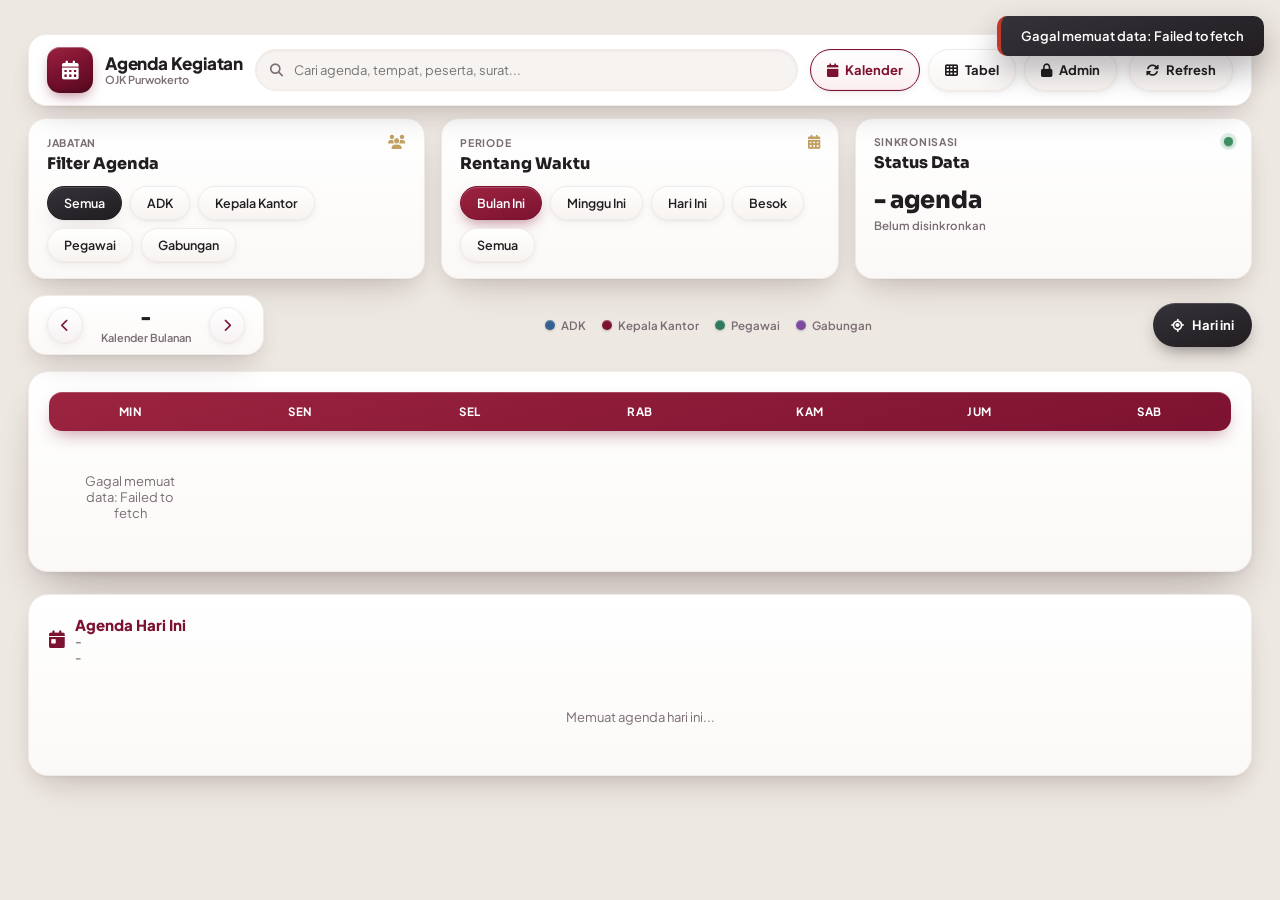
==== commit 359ce92c: "Add files via upload" ====
--- a/docs/index.html
+++ b/docs/index.html
@@ -1,1034 +1,338 @@
-<!DOCTYPE html>
-<html lang="id">
-<head>
-<meta charset="UTF-8">
-<meta name="viewport" content="width=device-width, initial-scale=1.0">
-<title>Agenda Kegiatan - OJK</title>
-<link href="https://fonts.googleapis.com/css2?family=Plus+Jakarta+Sans:wght@400;500;600;700&family=Sora:wght@600;700;800&display=swap" rel="stylesheet">
-<link href="https://cdnjs.cloudflare.com/ajax/libs/font-awesome/6.4.0/css/all.min.css" rel="stylesheet">
-
-<style>
-  * { box-sizing: border-box; margin: 0; padding: 0; font-family: 'Plus Jakarta Sans', sans-serif; }
-  :root {
-    --red-ojk: #7a1128;
-    --red-dark: #5c0c1e;
-    --navy-dark: #232527;
-    --text-muted: #6b5a63;
-    --border-color: #ecdfe0;
-    --bg-main: #f6f4f2;
-    --white: #ffffff;
-    --success: #4d9a4d;
-
-    --c-adk: #3b6ea5;
-    --c-kepala: #7a1128;
-    --c-pegawai: #2f7a5f;
-    --c-gabungan: #8a4fae;
-  }
-  body { background: var(--bg-main); color: var(--navy-dark); min-height: 100vh; padding-bottom: 40px; }
-  h1, h2, h3 { font-family: 'Sora', sans-serif; }
-  button, input, select { font-family: 'Plus Jakarta Sans', sans-serif; }
-  button { cursor: pointer; transition: transform 0.08s ease; }
-  button:active { transform: scale(0.96); }
-
-  .wrap { width: 100%; max-width: 1800px; margin: 0 auto; padding: 18px 26px; }
-
-  .header-card {
-    background: var(--white); border-radius: 16px; padding: 16px 20px; margin-bottom: 16px;
-    border: 1px solid var(--border-color); box-shadow: 0 6px 18px rgba(122,17,40,0.06);
-    display: flex; align-items: center; flex-wrap: wrap; gap: 14px;
-  }
-  .header-brand { display: flex; align-items: center; gap: 12px; flex: 1; min-width: 220px; }
-  .header-logo {
-    width: 46px; height: 46px; border-radius: 12px; background: #faeef1; flex-shrink: 0;
-    display: flex; align-items: center; justify-content: center; font-size: 20px; color: var(--red-ojk);
-    overflow: hidden;
-  }
-  .header-logo img { width: 100%; height: 100%; object-fit: contain; }
-  .header-title { font-weight: 800; font-size: 17px; color: var(--red-ojk); line-height: 1.15; }
-  .header-subtitle { font-size: 11px; color: var(--text-muted); font-weight: 600; }
-
-  .header-actions { display: flex; align-items: center; gap: 8px; flex-wrap: wrap; }
-  .search-box { position: relative; }
-  .search-box input {
-    width: 200px; height: 40px; border-radius: 10px; border: 1.5px solid var(--border-color);
-    padding: 0 14px 0 34px; font-size: 13px; background: #faf9f8;
-  }
-  .search-box input:focus { outline: none; border-color: var(--red-ojk); background: var(--white); }
-  .search-box i { position: absolute; left: 12px; top: 50%; transform: translateY(-50%); color: var(--text-muted); font-size: 12px; }
-
-  .icon-btn {
-    width: 40px; height: 40px; border-radius: 10px; border: 1.5px solid var(--border-color);
-    background: var(--white); color: var(--navy-dark); font-size: 15px;
-    display: flex; align-items: center; justify-content: center;
-  }
-  .icon-btn:hover { background: #faf5f6; border-color: var(--red-ojk); color: var(--red-ojk); }
-
-  .btn-admin {
-    height: 40px; padding: 0 16px; border-radius: 10px; border: none;
-    background: var(--red-ojk); color: #fff; font-weight: 700; font-size: 13px;
-    display: flex; align-items: center; gap: 7px;
-  }
-  .btn-admin:hover { background: var(--red-dark); }
-  .btn-admin.is-active { background: var(--success); }
-
-  .filter-card {
-    background: var(--white); border-radius: 16px; padding: 16px 20px; margin-bottom: 16px;
-    border: 1px solid var(--border-color);
-  }
-  .filter-row { margin-bottom: 14px; }
-  .filter-row:last-child { margin-bottom: 0; }
-  .filter-label {
-    font-size: 10.5px; font-weight: 700; text-transform: uppercase; letter-spacing: 0.6px;
-    color: var(--text-muted); margin-bottom: 8px;
-  }
-  .filter-pills { display: flex; gap: 8px; flex-wrap: wrap; }
-  .pill-btn {
-    padding: 8px 16px; border-radius: 20px; border: 1.5px solid var(--border-color);
-    background: var(--white); color: var(--navy-dark); font-size: 12.5px; font-weight: 600;
-  }
-  .pill-btn:hover { border-color: var(--red-ojk); }
-  .pill-btn.active { background: var(--red-ojk); border-color: var(--red-ojk); color: #fff; }
-
-  .month-nav {
-    display: flex; align-items: center; justify-content: center; gap: 18px; margin-bottom: 12px;
-  }
-  .month-nav-btn {
-    width: 38px; height: 38px; border-radius: 50%; border: 1.5px solid var(--border-color);
-    background: var(--white); color: var(--red-ojk); font-size: 14px;
-    display: flex; align-items: center; justify-content: center;
-  }
-  .month-nav-btn:hover { background: #faeef1; }
-  .month-nav-title { font-family: 'Sora', sans-serif; font-weight: 800; font-size: 19px; color: var(--red-ojk); min-width: 190px; text-align: center; }
-  .month-nav-today {
-    font-size: 11.5px; font-weight: 700; color: var(--blue-accent, #3b6ea5); cursor: pointer;
-    text-decoration: underline; margin-left: 4px;
-  }
-
-  .legend-row { display: flex; gap: 16px; justify-content: center; flex-wrap: wrap; margin-bottom: 18px; }
-  .legend-item { display: flex; align-items: center; gap: 6px; font-size: 11.5px; font-weight: 600; color: var(--text-muted); }
-  .legend-dot { width: 10px; height: 10px; border-radius: 50%; flex-shrink: 0; }
-
-  .calendar-card {
-    background: var(--white); border-radius: 18px; padding: 18px; margin-bottom: 20px;
-    border: 1px solid var(--border-color); box-shadow: 0 10px 26px rgba(122,17,40,0.06);
-  }
-  .calendar-head-row { display: grid; grid-template-columns: repeat(7, 1fr); gap: 6px; margin-bottom: 6px; }
-  .calendar-head-cell {
-    text-align: center; font-size: 11px; font-weight: 700; text-transform: uppercase;
-    color: var(--text-muted); padding: 6px 0; letter-spacing: 0.5px;
-  }
-  .calendar-grid { display: grid; grid-template-columns: repeat(7, 1fr); gap: 6px; }
-  .day-cell {
-    min-height: 118px; border-radius: 12px; border: 1px solid var(--border-color);
-    background: #fbfafa; padding: 6px; cursor: default; display: flex; flex-direction: column;
-    transition: box-shadow 0.15s ease; min-width: 0; overflow: hidden;
-  }
-  .day-cell.kosong { background: transparent; border: none; }
-  .day-cell.ada-agenda { cursor: pointer; }
-  .day-cell.ada-agenda:hover { box-shadow: 0 4px 14px rgba(122,17,40,0.14); border-color: var(--red-ojk); }
-  .day-cell.hari-ini { border: 2px solid var(--red-ojk); background: #fff8f8; }
-  .day-number { font-size: 12.5px; font-weight: 700; color: var(--navy-dark); margin-bottom: 4px; }
-  .day-cell.hari-ini .day-number { color: var(--red-ojk); }
-  .day-agenda-list { display: flex; flex-direction: column; gap: 3px; overflow: hidden; min-width: 0; }
-  .day-agenda-chip {
-    font-size: 9.5px; font-weight: 700; color: #fff; padding: 2px 6px; border-radius: 5px;
-    white-space: nowrap; overflow: hidden; text-overflow: ellipsis; width: 100%; min-width: 0; display: block;
-  }
-  .day-agenda-more { font-size: 9.5px; color: var(--text-muted); font-weight: 700; padding-left: 2px; }
-
-  .today-card {
-    background: var(--white); border-radius: 18px; padding: 20px; border: 1px solid var(--border-color);
-  }
-  .today-card-header { display: flex; align-items: center; gap: 10px; margin-bottom: 14px; }
-  .today-card-header i { color: var(--red-ojk); font-size: 18px; }
-  .today-card-title { font-weight: 800; font-size: 15px; color: var(--red-ojk); }
-  .today-card-date { font-size: 12px; color: var(--text-muted); font-weight: 600; }
-
-  .agenda-item-mini {
-    display: flex; gap: 12px; padding: 12px; border: 1px solid var(--border-color); border-radius: 12px; margin-bottom: 10px;
-    cursor: pointer; transition: background 0.15s ease;
-  }
-  .agenda-item-mini:hover { background: #faf7f7; }
-  .agenda-item-mini:last-child { margin-bottom: 0; }
-  .agenda-item-mini .color-bar { width: 4px; border-radius: 3px; flex-shrink: 0; }
-  .agenda-item-mini-body { flex: 1; min-width: 0; }
-  .agenda-item-mini-title { font-weight: 700; font-size: 13.5px; color: var(--navy-dark); }
-  .agenda-item-mini-meta { font-size: 11.5px; color: var(--text-muted); margin-top: 3px; }
-  .agenda-item-mini-jam {
-    font-size: 11px; font-weight: 700; color: var(--red-ojk); background: #faeef1;
-    padding: 3px 9px; border-radius: 20px; align-self: flex-start; white-space: nowrap;
-  }
-
-  .empty-state { text-align: center; padding: 24px 10px; color: var(--text-muted); font-size: 13px; }
-  .empty-state i { font-size: 26px; margin-bottom: 8px; display: block; color: #d8cdd0; }
-
-  .modal-overlay {
-    position: fixed; inset: 0; background: rgba(35,37,39,0.55); display: none;
-    align-items: center; justify-content: center; z-index: 9000; padding: 16px;
-  }
-  .modal-overlay.show { display: flex; }
-  .modal-box {
-    background: var(--white); border-radius: 18px; width: 100%; max-width: 440px;
-    max-height: 88vh; overflow-y: auto; box-shadow: 0 20px 50px rgba(0,0,0,0.25);
-  }
-  .modal-box-admin { max-width: 520px; }
-  .modal-head {
-    padding: 18px 22px; border-bottom: 1px solid var(--border-color); display: flex;
-    justify-content: space-between; align-items: flex-start; gap: 10px;
-  }
-  .modal-head-title { font-weight: 800; font-size: 15px; color: var(--red-ojk); line-height: 1.3; }
-  .modal-close { background: none; border: none; font-size: 18px; color: var(--text-muted); flex-shrink: 0; }
-  .modal-body { padding: 18px 22px; }
-  .detail-row { display: flex; gap: 12px; margin-bottom: 14px; align-items: flex-start; }
-  .detail-row:last-child { margin-bottom: 0; }
-  .detail-row i { width: 18px; text-align: center; color: var(--red-ojk); font-size: 14px; margin-top: 2px; flex-shrink: 0; }
-  .detail-label { font-size: 10px; font-weight: 700; text-transform: uppercase; color: var(--text-muted); letter-spacing: 0.5px; margin-bottom: 2px; }
-  .detail-value { font-size: 13.5px; font-weight: 600; color: var(--navy-dark); word-break: break-word; }
-  .detail-value a { color: var(--blue-accent, #3b6ea5); text-decoration: underline; }
-  .jabatan-badge { display: inline-block; padding: 3px 10px; border-radius: 20px; color: #fff; font-size: 10.5px; font-weight: 700; }
-
-  .modal-foot { padding: 14px 22px 20px; display: flex; gap: 10px; border-top: 1px solid var(--border-color); }
-  .btn-flat {
-    flex: 1; height: 42px; border-radius: 10px; font-weight: 700; font-size: 13px; border: none;
-  }
-  .btn-flat-edit { background: #eef4fa; color: var(--blue-accent, #3b6ea5); }
-  .btn-flat-hapus { background: #fdecec; color: #c0392b; }
-
-  .list-agenda-item {
-    display: flex; align-items: center; gap: 12px; padding: 12px; border: 1px solid var(--border-color);
-    border-radius: 12px; margin-bottom: 10px; cursor: pointer; transition: background 0.15s ease, border-color 0.15s ease;
-  }
-  .list-agenda-item:last-child { margin-bottom: 0; }
-  .list-agenda-item:hover { background: #faf7f7; border-color: var(--red-ojk); }
-  .list-agenda-item .color-dot { width: 12px; height: 12px; border-radius: 50%; flex-shrink: 0; }
-  .list-agenda-item-body { flex: 1; min-width: 0; }
-  .list-agenda-item-title { font-weight: 700; font-size: 13.5px; color: var(--navy-dark); white-space: nowrap; overflow: hidden; text-overflow: ellipsis; }
-  .list-agenda-item-meta { font-size: 11.5px; color: var(--text-muted); margin-top: 3px; }
-  .list-agenda-item i.chevron { color: var(--text-muted); font-size: 12px; flex-shrink: 0; }
-
-  .form-group { margin-bottom: 14px; }
-  .form-group label {
-    display: block; font-size: 11px; font-weight: 700; text-transform: uppercase; letter-spacing: 0.5px;
-    color: var(--text-muted); margin-bottom: 6px;
-  }
-  .form-group input, .form-group select, .form-group textarea {
-    width: 100%; padding: 10px 13px; border: 1.5px solid var(--border-color); border-radius: 9px;
-    font-size: 13.5px; background: #faf9f8;
-  }
-  .form-group input:focus, .form-group select:focus, .form-group textarea:focus {
-    outline: none; border-color: var(--red-ojk); background: #fff;
-  }
-  .form-row-2 { display: flex; gap: 10px; }
-  .form-row-2 .form-group { flex: 1; }
-  .btn-submit-full {
-    width: 100%; height: 44px; border-radius: 10px; border: none; background: var(--red-ojk);
-    color: #fff; font-weight: 700; font-size: 13.5px;
-  }
-  .btn-submit-full:hover { background: var(--red-dark); }
-
-  .admin-bar {
-    display: none; align-items: center; justify-content: space-between; gap: 10px;
-    background: #eafaf0; border: 1px solid #bfe8cd; border-radius: 12px; padding: 10px 16px; margin-bottom: 16px;
-  }
-  .admin-bar.show { display: flex; }
-  .admin-bar-text { font-size: 12.5px; font-weight: 700; color: #256b3f; display: flex; align-items: center; gap: 8px; }
-  .btn-tambah-agenda {
-    background: var(--success); color: #fff; border: none; border-radius: 9px; padding: 9px 16px;
-    font-weight: 700; font-size: 12.5px; display: flex; align-items: center; gap: 6px;
-  }
-
-  .toast-container { position: fixed; top: 16px; right: 16px; z-index: 9999; display: flex; flex-direction: column; gap: 8px; }
-  .toast {
-    background: var(--navy-dark); color: #fff; padding: 12px 20px; border-radius: 8px; font-size: 13px;
-    font-weight: 600; min-width: 230px; max-width: 340px; border-left: 4px solid var(--red-ojk);
-    box-shadow: 0 4px 12px rgba(0,0,0,0.15); transform: translateY(-14px); opacity: 0; animation: toastIn 0.25s forwards;
-  }
-  .toast.success { border-left-color: var(--success); }
-  .toast.error { border-left-color: #c0392b; }
-  @keyframes toastIn { to { transform: translateY(0); opacity: 1; } }
-
-  .loading-text { text-align: center; padding: 30px; color: var(--text-muted); font-size: 13px; }
-
-  :fullscreen, :-webkit-full-screen, :-moz-full-screen { background: var(--bg-main); }
-  :fullscreen body, :-webkit-full-screen body, :-moz-full-screen body { overflow-y: auto; }
-  :fullscreen .wrap, :-webkit-full-screen .wrap, :-moz-full-screen .wrap { max-width: 100%; padding: 26px 34px; }
-  :fullscreen .calendar-card, :-webkit-full-screen .calendar-card, :-moz-full-screen .calendar-card { padding: 28px; }
-  :fullscreen .day-cell, :-webkit-full-screen .day-cell, :-moz-full-screen .day-cell { min-height: 150px; padding: 10px; }
-  :fullscreen .day-number, :-webkit-full-screen .day-number, :-moz-full-screen .day-number { font-size: 15px; }
-  :fullscreen .day-agenda-chip, :-webkit-full-screen .day-agenda-chip, :-moz-full-screen .day-agenda-chip { font-size: 12px; padding: 4px 9px; }
-  :fullscreen .calendar-head-cell, :-webkit-full-screen .calendar-head-cell, :-moz-full-screen .calendar-head-cell { font-size: 13px; }
-  :fullscreen .month-nav-title, :-webkit-full-screen .month-nav-title, :-moz-full-screen .month-nav-title { font-size: 24px; }
-  :fullscreen .header-title, :-webkit-full-screen .header-title, :-moz-full-screen .header-title { font-size: 20px; }
-  :fullscreen .today-card, :-webkit-full-screen .today-card, :-moz-full-screen .today-card { padding: 26px; }
-
-  @media (max-width: 640px) {
-    .header-card { flex-direction: column; align-items: stretch; }
-    .header-actions { justify-content: space-between; }
-    .search-box input { width: 100%; }
-    .day-cell { min-height: 68px; }
-    .day-agenda-chip { font-size: 8.5px; }
-    .month-nav-title { font-size: 16px; min-width: 150px; }
-  }
-
-  @media (max-width: 480px) {
-    .wrap { padding: 10px; }
-    .calendar-card { padding: 10px; }
-    .calendar-grid { gap: 3px; }
-    .calendar-head-cell { font-size: 9px; padding: 4px 0; }
-    .day-cell { min-height: 46px; padding: 3px; border-radius: 8px; }
-    .day-number { font-size: 10.5px; margin-bottom: 3px; }
-    .day-agenda-list { flex-direction: row; flex-wrap: wrap; gap: 3px; align-items: center; }
-    .day-agenda-chip {
-      width: 7px; height: 7px; min-width: 7px; padding: 0; border-radius: 50%;
-      font-size: 0; line-height: 0; overflow: hidden;
-    }
-    .day-agenda-more { display: none; }
-    .month-nav { gap: 10px; }
-    .month-nav-title { font-size: 14.5px; min-width: 120px; }
-    .legend-row { gap: 10px; }
-    .legend-item { font-size: 10px; }
-  }
-</style>
-</head>
-<body>
-
-<div id="toastContainer" class="toast-container"></div>
-
-<div class="wrap">
-
-  <div class="header-card">
-    <div class="header-brand">
-      <div class="header-logo"><i class="fas fa-calendar-days"></i></div>
-      <div>
-        <div class="header-title">Agenda Kegiatan</div>
-        <div class="header-subtitle">Otoritas Jasa Keuangan</div>
-      </div>
-    </div>
-    <div class="header-actions">
-      <div class="search-box">
-        <i class="fas fa-search"></i>
-        <input type="text" id="inputPencarian" placeholder="Cari agenda..." oninput="onSearchChange()">
-      </div>
-      <button class="icon-btn" title="Refresh data" onclick="muatUlangData()"><i class="fas fa-rotate"></i></button>
-      <button class="icon-btn" id="btnFullscreen" title="Layar penuh" onclick="toggleFullscreen()"><i class="fas fa-expand" id="iconFullscreen"></i></button>
-      <button class="btn-admin" id="btnAdmin" onclick="onKlikTombolAdmin()">
-        <i class="fas fa-user-shield"></i><span id="labelBtnAdmin">Admin</span>
-      </button>
-    </div>
-  </div>
-
-  <div class="admin-bar" id="adminBar">
-    <div class="admin-bar-text"><i class="fas fa-circle-check"></i> Mode Admin aktif - kamu bisa menambah, mengubah, dan menghapus agenda.</div>
-    <button class="btn-tambah-agenda" onclick="bukaFormAgenda()"><i class="fas fa-plus"></i> Tambah Agenda</button>
-  </div>
-
-  <div class="filter-card">
-    <div class="filter-row">
-      <div class="filter-label">Filter Jabatan</div>
-      <div class="filter-pills" id="pillJabatan">
-        <button class="pill-btn active" data-val="SEMUA" onclick="setFilterJabatan('SEMUA', this)">Semua</button>
-        <button class="pill-btn" data-val="ADK" onclick="setFilterJabatan('ADK', this)">ADK</button>
-        <button class="pill-btn" data-val="Kepala Kantor" onclick="setFilterJabatan('Kepala Kantor', this)">Kepala Kantor</button>
-        <button class="pill-btn" data-val="Pegawai" onclick="setFilterJabatan('Pegawai', this)">Pegawai</button>
-        <button class="pill-btn" data-val="Gabungan" onclick="setFilterJabatan('Gabungan', this)">Gabungan</button>
-      </div>
-    </div>
-    <div class="filter-row">
-      <div class="filter-label">Periode</div>
-      <div class="filter-pills" id="pillPeriode">
-        <button class="pill-btn" data-val="BULAN_INI" onclick="setFilterPeriode('BULAN_INI', this)">Bulan Ini</button>
-        <button class="pill-btn" data-val="MINGGU_INI" onclick="setFilterPeriode('MINGGU_INI', this)">Minggu Ini</button>
-        <button class="pill-btn" data-val="HARI_INI" onclick="setFilterPeriode('HARI_INI', this)">Hari Ini</button>
-        <button class="pill-btn" data-val="BESOK" onclick="setFilterPeriode('BESOK', this)">Besok</button>
-        <button class="pill-btn active" data-val="SEMUA" onclick="setFilterPeriode('SEMUA', this)">Semua</button>
-      </div>
-    </div>
-  </div>
-
-  <div class="month-nav">
-    <button class="month-nav-btn" onclick="gantiBulan(-1)"><i class="fas fa-chevron-left"></i></button>
-    <div>
-      <div class="month-nav-title" id="labelBulanTahun">-</div>
-    </div>
-    <button class="month-nav-btn" onclick="gantiBulan(1)"><i class="fas fa-chevron-right"></i></button>
-  </div>
-  <div style="text-align:center; margin-bottom:14px;">
-    <span class="month-nav-today" onclick="kembaliKeBulanIni()">Kembali ke bulan ini</span>
-  </div>
-
-  <div class="legend-row">
-    <div class="legend-item"><span class="legend-dot" style="background:var(--c-adk)"></span>ADK</div>
-    <div class="legend-item"><span class="legend-dot" style="background:var(--c-kepala)"></span>Kepala Kantor</div>
-    <div class="legend-item"><span class="legend-dot" style="background:var(--c-pegawai)"></span>Pegawai</div>
-    <div class="legend-item"><span class="legend-dot" style="background:var(--c-gabungan)"></span>Gabungan</div>
-  </div>
-
-  <div class="calendar-card">
-    <div class="calendar-head-row">
-      <div class="calendar-head-cell">Min</div><div class="calendar-head-cell">Sen</div><div class="calendar-head-cell">Sel</div>
-      <div class="calendar-head-cell">Rab</div><div class="calendar-head-cell">Kam</div><div class="calendar-head-cell">Jum</div><div class="calendar-head-cell">Sab</div>
-    </div>
-    <div class="calendar-grid" id="calendarGrid">
-      <div class="loading-text">Memuat kalender...</div>
-    </div>
-  </div>
-
-  <div class="today-card">
-    <div class="today-card-header">
-      <i class="fas fa-calendar-day"></i>
-      <div>
-        <div class="today-card-title">Agenda Hari Ini</div>
-        <div class="today-card-date" id="labelTanggalHariIni">-</div>
-      </div>
-    </div>
-    <div id="daftarAgendaHariIni">
-      <div class="loading-text">Memuat agenda hari ini...</div>
-    </div>
-  </div>
-
-</div>
-
-<div class="modal-overlay" id="modalDaftarTanggal">
-  <div class="modal-box">
-    <div class="modal-head">
-      <div class="modal-head-title" id="daftarTanggalJudul">Agenda pada tanggal ini</div>
-      <button class="modal-close" onclick="tutupModal('modalDaftarTanggal')"><i class="fas fa-xmark"></i></button>
-    </div>
-    <div class="modal-body" id="daftarTanggalIsi"></div>
-  </div>
-</div>
-
-<div class="modal-overlay" id="modalDetail">
-  <div class="modal-box">
-    <div class="modal-head">
-      <div>
-        <div class="modal-head-title" id="detailJudul">-</div>
-        <span class="jabatan-badge" id="detailJabatanBadge" style="margin-top:6px;">-</span>
-      </div>
-      <button class="modal-close" onclick="tutupModal('modalDetail')"><i class="fas fa-xmark"></i></button>
-    </div>
-    <div class="modal-body">
-      <div class="detail-row">
-        <i class="fas fa-file-lines"></i>
-        <div><div class="detail-label">Nomor Surat</div><div class="detail-value" id="detailNomorSurat">-</div></div>
-      </div>
-      <div class="detail-row">
-        <i class="fas fa-calendar"></i>
-        <div><div class="detail-label">Tanggal Kegiatan</div><div class="detail-value" id="detailTanggal">-</div></div>
-      </div>
-      <div class="detail-row">
-        <i class="fas fa-clock"></i>
-        <div><div class="detail-label">Jam Kegiatan</div><div class="detail-value" id="detailJam">-</div></div>
-      </div>
-      <div class="detail-row">
-        <i class="fas fa-location-dot"></i>
-        <div><div class="detail-label">Tempat Kegiatan</div><div class="detail-value" id="detailTempat">-</div></div>
-      </div>
-      <div class="detail-row">
-        <i class="fas fa-users"></i>
-        <div><div class="detail-label">Dihadiri Oleh</div><div class="detail-value" id="detailDihadiri">-</div></div>
-      </div>
-      <div class="detail-row" id="baris_link">
-        <i class="fas fa-link"></i>
-        <div><div class="detail-label">Link Kegiatan</div><div class="detail-value" id="detailLink">-</div></div>
-      </div>
-      <div class="detail-row" id="baris_keterangan">
-        <i class="fas fa-note-sticky"></i>
-        <div><div class="detail-label">Keterangan</div><div class="detail-value" id="detailKeterangan">-</div></div>
-      </div>
-    </div>
-    <div class="modal-foot" id="modalFootAdmin" style="display:none;">
-      <button class="btn-flat btn-flat-edit" onclick="editAgendaDariDetail()"><i class="fas fa-pen"></i> Edit</button>
-      <button class="btn-flat btn-flat-hapus" onclick="hapusAgendaDariDetail()"><i class="fas fa-trash"></i> Hapus</button>
-    </div>
-  </div>
-</div>
-
-<div class="modal-overlay" id="modalLogin">
-  <div class="modal-box">
-    <div class="modal-head">
-      <div class="modal-head-title"><i class="fas fa-lock"></i> Masuk sebagai Admin</div>
-      <button class="modal-close" onclick="tutupModal('modalLogin')"><i class="fas fa-xmark"></i></button>
-    </div>
-    <div class="modal-body">
-      <div class="form-group">
-        <label>Password Admin</label>
-        <input type="password" id="inputPasswordAdmin" placeholder="Masukkan password admin" onkeydown="if(event.key==='Enter') submitLoginAdmin()">
-      </div>
-      <button class="btn-submit-full" onclick="submitLoginAdmin()">Masuk</button>
-    </div>
-  </div>
-</div>
-
-<div class="modal-overlay" id="modalForm">
-  <div class="modal-box modal-box-admin">
-    <div class="modal-head">
-      <div class="modal-head-title" id="judulModalForm">Tambah Agenda Baru</div>
-      <button class="modal-close" onclick="tutupModal('modalForm')"><i class="fas fa-xmark"></i></button>
-    </div>
-    <div class="modal-body">
-      <form id="formAgenda" onsubmit="submitFormAgenda(event)">
-        <input type="hidden" id="fId">
-        <div class="form-row-2">
-          <div class="form-group">
-            <label>Nomor Surat</label>
-            <input type="text" id="fNomorSurat" placeholder="Contoh: 001/ST/2026">
-          </div>
-          <div class="form-group">
-            <label>Jabatan / Kategori</label>
-            <select id="fJabatan" required>
-              <option value="ADK">ADK</option>
-              <option value="Kepala Kantor">Kepala Kantor</option>
-              <option value="Pegawai" selected>Pegawai</option>
-              <option value="Gabungan">Gabungan</option>
-            </select>
-          </div>
-        </div>
-        <div class="form-group">
-          <label>Judul Agenda</label>
-          <input type="text" id="fJudul" placeholder="Contoh: Rapat Koordinasi Bulanan" required>
-        </div>
-        <div class="form-row-2">
-          <div class="form-group">
-            <label>Tanggal Kegiatan</label>
-            <input type="date" id="fTanggal" required>
-          </div>
-          <div class="form-group">
-            <label>Jam Mulai</label>
-            <input type="time" id="fJamMulai">
-          </div>
-          <div class="form-group">
-            <label>Jam Selesai</label>
-            <input type="time" id="fJamSelesai">
-          </div>
-        </div>
-        <div class="form-group">
-          <label>Tempat Kegiatan</label>
-          <input type="text" id="fTempat" placeholder="Contoh: Ruang Rapat Lantai 2">
-        </div>
-        <div class="form-group">
-          <label>Dihadiri Oleh</label>
-          <input type="text" id="fDihadiri" placeholder="Contoh: Kepala Kantor, ADK, Seluruh Pegawai">
-        </div>
-        <div class="form-group">
-          <label>Link Kegiatan (opsional)</label>
-          <input type="text" id="fLink" placeholder="Link Zoom/GMeet/Dokumen (opsional)">
-        </div>
-        <div class="form-group">
-          <label>Keterangan (opsional)</label>
-          <textarea id="fKeterangan" rows="2" placeholder="Catatan tambahan (opsional)"></textarea>
-        </div>
-        <button type="submit" class="btn-submit-full" id="btnSubmitForm">Simpan Agenda</button>
-      </form>
-    </div>
-  </div>
-</div>
-
-<script>
-  // =====================================================================
-  // GANTI URL DI BAWAH INI dengan URL Web App Apps Script kamu
-  // (Deploy > New deployment > Web app, Execute as Me, Access: Anyone)
-  // Contoh: "https://script.google.com/macros/s/AKfycbx.../exec"
-  // =====================================================================
-  const APPS_SCRIPT_URL = "https://script.google.com/macros/s/AKfycbxPLCk46wgHa2RMnHJ2gNKOUf7lCALH-RTK1r_wbRpumqURQ9ajbBq-u7yqWnVgMwk/exec";
-
-  // ===================== HELPER KOMUNIKASI KE APPS SCRIPT =====================
-  function apiGet(action, params) {
-    var url = APPS_SCRIPT_URL + '?action=' + encodeURIComponent(action);
-    if (params) {
-      Object.keys(params).forEach(function (k) {
-        url += '&' + encodeURIComponent(k) + '=' + encodeURIComponent(params[k]);
-      });
-    }
-    return fetch(url).then(function (r) { return r.json(); });
-  }
-
-  function apiPost(action, payload) {
-    // Content-Type "text/plain" sengaja dipakai supaya browser TIDAK
-    // mengirim CORS preflight (OPTIONS), karena Apps Script Web App
-    // tidak bisa menjawab preflight tersebut.
-    return fetch(APPS_SCRIPT_URL, {
-      method: 'POST',
-      headers: { 'Content-Type': 'text/plain;charset=utf-8' },
-      body: JSON.stringify({ action: action, payload: payload })
-    }).then(function (r) { return r.json(); });
-  }
-
-  // ===================== STATE GLOBAL =====================
-  var semuaAgenda = [];
-  var bulanAktif = new Date().getMonth() + 1;
-  var tahunAktif = new Date().getFullYear();
-  var filterJabatanAktif = 'SEMUA';
-  var filterPeriodeAktif = 'SEMUA';
-  var kataKunciPencarian = '';
-  var isAdmin = false;
-  var passwordAdminTersimpan = ''; // disertakan di setiap request tulis (simpan/hapus)
-  var agendaSedangDilihat = null;
-
-  var WARNA_JABATAN = {
-    'ADK': '#3b6ea5',
-    'Kepala Kantor': '#7a1128',
-    'Pegawai': '#2f7a5f',
-    'Gabungan': '#8a4fae'
-  };
-
-  var NAMA_BULAN = ["Januari","Februari","Maret","April","Mei","Juni","Juli","Agustus","September","Oktober","November","Desember"];
-  var NAMA_HARI = ["Minggu","Senin","Selasa","Rabu","Kamis","Jumat","Sabtu"];
-
-  // ===================== INIT =====================
-  window.addEventListener('DOMContentLoaded', function () {
-    if (!APPS_SCRIPT_URL || APPS_SCRIPT_URL.indexOf('PASTE_URL') !== -1) {
-      document.getElementById('calendarGrid').innerHTML =
-        '<div class="loading-text">APPS_SCRIPT_URL belum diisi. Buka file index.html, ganti nilai APPS_SCRIPT_URL dengan URL Web App Apps Script kamu.</div>';
-      return;
-    }
-    muatUlangData();
-  });
-
-  function muatUlangData() {
-    document.getElementById('calendarGrid').innerHTML = '<div class="loading-text">Memuat kalender...</div>';
-    document.getElementById('daftarAgendaHariIni').innerHTML = '<div class="loading-text">Memuat agenda hari ini...</div>';
-
-    apiGet('list')
-      .then(function (res) {
-        if (!res.sukses) throw new Error(res.pesan || 'Gagal memuat data.');
-        semuaAgenda = res.data || [];
-        renderSemua();
-        tampilkanToast('Data agenda berhasil dimuat.', 'success');
-      })
-      .catch(function (err) {
-        document.getElementById('calendarGrid').innerHTML = '<div class="loading-text">Gagal memuat data: ' + err.message + '</div>';
-        tampilkanToast('Gagal memuat data: ' + err.message, 'error');
-      });
-  }
-
-  function renderSemua() {
-    renderKalender();
-    renderAgendaHariIni();
-  }
-
-  // ===================== FILTER =====================
-  function setFilterJabatan(val, btnEl) {
-    filterJabatanAktif = val;
-    document.querySelectorAll('#pillJabatan .pill-btn').forEach(function (b) { b.classList.remove('active'); });
-    btnEl.classList.add('active');
-    renderSemua();
-  }
-
-  function setFilterPeriode(val, btnEl) {
-    filterPeriodeAktif = val;
-    document.querySelectorAll('#pillPeriode .pill-btn').forEach(function (b) { b.classList.remove('active'); });
-    btnEl.classList.add('active');
-    renderSemua();
-  }
-
-  function onSearchChange() {
-    kataKunciPencarian = document.getElementById('inputPencarian').value.trim().toLowerCase();
-    renderSemua();
-  }
-
-  function cocokFilterDasar(item) {
-    if (filterJabatanAktif !== 'SEMUA' && item.jabatan !== filterJabatanAktif) return false;
-    if (kataKunciPencarian) {
-      var gabungan = (item.judul + ' ' + item.tempat + ' ' + item.dihadiri + ' ' + item.nomorSurat).toLowerCase();
-      if (gabungan.indexOf(kataKunciPencarian) === -1) return false;
-    }
-    return true;
-  }
-
-  function cocokPeriode(tanggalIso) {
-    if (filterPeriodeAktif === 'SEMUA') return true;
-    var target = new Date(tanggalIso + 'T00:00:00');
-    var now = new Date(); now.setHours(0,0,0,0);
-
-    if (filterPeriodeAktif === 'HARI_INI') return isSameDate(target, now);
-    if (filterPeriodeAktif === 'BESOK') {
-      var besok = new Date(now); besok.setDate(besok.getDate() + 1);
-      return isSameDate(target, besok);
-    }
-    if (filterPeriodeAktif === 'MINGGU_INI') {
-      var awalMinggu = new Date(now); awalMinggu.setDate(now.getDate() - now.getDay());
-      var akhirMinggu = new Date(awalMinggu); akhirMinggu.setDate(awalMinggu.getDate() + 6);
-      return target >= awalMinggu && target <= akhirMinggu;
-    }
-    if (filterPeriodeAktif === 'BULAN_INI') {
-      return target.getMonth() === now.getMonth() && target.getFullYear() === now.getFullYear();
-    }
-    return true;
-  }
-
-  function isSameDate(a, b) {
-    return a.getFullYear() === b.getFullYear() && a.getMonth() === b.getMonth() && a.getDate() === b.getDate();
-  }
-
-  // ===================== NAVIGASI BULAN =====================
-  function gantiBulan(delta) {
-    bulanAktif += delta;
-    if (bulanAktif > 12) { bulanAktif = 1; tahunAktif++; }
-    if (bulanAktif < 1) { bulanAktif = 12; tahunAktif--; }
-    renderKalender();
-  }
-
-  function kembaliKeBulanIni() {
-    var skrg = new Date();
-    bulanAktif = skrg.getMonth() + 1;
-    tahunAktif = skrg.getFullYear();
-    renderKalender();
-  }
-
-  // ===================== RENDER KALENDER =====================
-  function renderKalender() {
-    document.getElementById('labelBulanTahun').innerText = NAMA_BULAN[bulanAktif - 1] + ' ' + tahunAktif;
-
-    var jumlahHari = new Date(tahunAktif, bulanAktif, 0).getDate();
-    var hariPertama = new Date(tahunAktif, bulanAktif - 1, 1).getDay();
-
-    var agendaPerTanggal = {};
-    semuaAgenda.forEach(function (item) {
-      if (!cocokFilterDasar(item)) return;
-      var d = new Date(item.tanggal + 'T00:00:00');
-      if (d.getMonth() !== (bulanAktif - 1) || d.getFullYear() !== tahunAktif) return;
-      if (!agendaPerTanggal[item.tanggal]) agendaPerTanggal[item.tanggal] = [];
-      agendaPerTanggal[item.tanggal].push(item);
-    });
-
-    var now = new Date();
-    var html = '';
-
-    for (var i = 0; i < hariPertama; i++) html += '<div class="day-cell kosong"></div>';
-
-    for (var d = 1; d <= jumlahHari; d++) {
-      var tglIso = tahunAktif + '-' + String(bulanAktif).padStart(2, '0') + '-' + String(d).padStart(2, '0');
-      var listHariIni = agendaPerTanggal[tglIso] || [];
-      var isHariIni = isSameDate(new Date(tahunAktif, bulanAktif - 1, d), now);
-      var diLuarPeriode = !cocokPeriode(tglIso);
-
-      var kelas = 'day-cell' + (isHariIni ? ' hari-ini' : '') + (listHariIni.length > 0 ? ' ada-agenda' : '');
-      var opacityStyle = (diLuarPeriode && filterPeriodeAktif !== 'SEMUA') ? ' style="opacity:0.35;"' : '';
-      var klik = listHariIni.length > 0 ? (' onclick="bukaDetailTanggal(\'' + tglIso + '\')"') : '';
-
-      html += '<div class="' + kelas + '"' + opacityStyle + klik + '>';
-      html += '<div class="day-number">' + d + '</div>';
-      html += '<div class="day-agenda-list">';
-
-      var sedangFullscreen = !!(document.fullscreenElement || document.webkitFullscreenElement);
-      var maxTampil = sedangFullscreen ? 5 : 3;
-      for (var j = 0; j < Math.min(listHariIni.length, maxTampil); j++) {
-        var it = listHariIni[j];
-        var warna = WARNA_JABATAN[it.jabatan] || '#888';
-        html += '<div class="day-agenda-chip" style="background:' + warna + '" title="' + escapeHtml(it.judul) + '">' + escapeHtml(it.judul) + '</div>';
-      }
-      if (listHariIni.length > maxTampil) {
-        html += '<div class="day-agenda-more">+' + (listHariIni.length - maxTampil) + ' lainnya</div>';
-      }
-      html += '</div></div>';
-    }
-
-    document.getElementById('calendarGrid').innerHTML = html;
-    window._agendaPerTanggalAktif = agendaPerTanggal;
-  }
-
-  function bukaDetailTanggal(tglIso) {
-    var list = (window._agendaPerTanggalAktif && window._agendaPerTanggalAktif[tglIso]) || [];
-    if (list.length === 0) return;
-    if (list.length === 1) {
-      tampilkanModalDetail(list[0]);
-    } else {
-      tampilkanModalDaftarTanggal(tglIso, list);
-    }
-  }
-
-  function tampilkanModalDaftarTanggal(tglIso, list) {
-    var tglObj = new Date(tglIso + 'T00:00:00');
-    document.getElementById('daftarTanggalJudul').innerText =
-      NAMA_HARI[tglObj.getDay()] + ', ' + tglObj.getDate() + ' ' + NAMA_BULAN[tglObj.getMonth()] + ' ' + tglObj.getFullYear() +
-      ' (' + list.length + ' agenda)';
-
-    var urut = list.slice().sort(function (a, b) { return (a.jamMulai || '').localeCompare(b.jamMulai || ''); });
-
-    var html = '';
-    urut.forEach(function (item) {
-      var warna = WARNA_JABATAN[item.jabatan] || '#888';
-      html += '<div class="list-agenda-item" onclick=\'pilihAgendaDariDaftar(' + JSON.stringify(item).replace(/'/g, "&#39;") + ')\'>';
-      html += '<span class="color-dot" style="background:' + warna + '"></span>';
-      html += '<div class="list-agenda-item-body">';
-      html += '<div class="list-agenda-item-title">' + escapeHtml(item.judul) + '</div>';
-      html += '<div class="list-agenda-item-meta"><i class="fas fa-clock"></i> ' + escapeHtml(item.jamMulai) + ' &middot; ' + escapeHtml(item.jabatan) + '</div>';
-      html += '</div>';
-      html += '<i class="fas fa-chevron-right chevron"></i>';
-      html += '</div>';
-    });
-
-    document.getElementById('daftarTanggalIsi').innerHTML = html;
-    bukaModal('modalDaftarTanggal');
-  }
-
-  function pilihAgendaDariDaftar(item) {
-    tutupModal('modalDaftarTanggal');
-    tampilkanModalDetail(item);
-  }
-
-  // ===================== RENDER PANEL HARI INI =====================
-  function renderAgendaHariIni() {
-    var now = new Date();
-    var tglIsoHariIni = now.getFullYear() + '-' + String(now.getMonth()+1).padStart(2,'0') + '-' + String(now.getDate()).padStart(2,'0');
-    document.getElementById('labelTanggalHariIni').innerText = NAMA_HARI[now.getDay()] + ', ' + now.getDate() + ' ' + NAMA_BULAN[now.getMonth()] + ' ' + now.getFullYear();
-
-    var listHariIni = semuaAgenda.filter(function (item) {
-      return item.tanggal === tglIsoHariIni && cocokFilterDasar(item);
-    });
-
-    var cont = document.getElementById('daftarAgendaHariIni');
-    if (listHariIni.length === 0) {
-      cont.innerHTML = '<div class="empty-state"><i class="fas fa-mug-hot"></i>Tidak ada agenda untuk hari ini.</div>';
-      return;
-    }
-
-    listHariIni.sort(function(a,b){ return (a.jamMulai||'').localeCompare(b.jamMulai||''); });
-
-    var html = '';
-    listHariIni.forEach(function (item) {
-      var warna = WARNA_JABATAN[item.jabatan] || '#888';
-      html += '<div class="agenda-item-mini" onclick=\'tampilkanModalDetail(' + JSON.stringify(item).replace(/'/g, "&#39;") + ')\'>';
-      html += '<div class="color-bar" style="background:' + warna + '"></div>';
-      html += '<div class="agenda-item-mini-body">';
-      html += '<div class="agenda-item-mini-title">' + escapeHtml(item.judul) + '</div>';
-      html += '<div class="agenda-item-mini-meta"><i class="fas fa-location-dot"></i> ' + escapeHtml(item.tempat) + '</div>';
-      html += '</div>';
-      html += '<div class="agenda-item-mini-jam">' + escapeHtml(item.jamMulai) + '</div>';
-      html += '</div>';
-    });
-    cont.innerHTML = html;
-  }
-
-  // ===================== MODAL DETAIL AGENDA =====================
-  function tampilkanModalDetail(item) {
-    agendaSedangDilihat = item;
-    document.getElementById('detailJudul').innerText = item.judul;
-    var warna = WARNA_JABATAN[item.jabatan] || '#888';
-    var badge = document.getElementById('detailJabatanBadge');
-    badge.innerText = item.jabatan;
-    badge.style.background = warna;
-
-    document.getElementById('detailNomorSurat').innerText = item.nomorSurat || '-';
-
-    var tglObj = new Date(item.tanggal + 'T00:00:00');
-    document.getElementById('detailTanggal').innerText = NAMA_HARI[tglObj.getDay()] + ', ' + tglObj.getDate() + ' ' + NAMA_BULAN[tglObj.getMonth()] + ' ' + tglObj.getFullYear();
-
-    var jamText = (item.jamMulai || '-') + (item.jamSelesai && item.jamSelesai !== '-' ? (' - ' + item.jamSelesai) : '');
-    document.getElementById('detailJam').innerText = jamText;
-    document.getElementById('detailTempat').innerText = item.tempat || '-';
-    document.getElementById('detailDihadiri').innerText = item.dihadiri || '-';
-
-    var baris_link = document.getElementById('baris_link');
-    if (item.link) {
-      baris_link.style.display = 'flex';
-      document.getElementById('detailLink').innerHTML = '<a href="' + item.link + '" target="_blank" rel="noopener">' + item.link + '</a>';
-    } else {
-      baris_link.style.display = 'none';
-    }
-
-    var baris_ket = document.getElementById('baris_keterangan');
-    if (item.keterangan) {
-      baris_ket.style.display = 'flex';
-      document.getElementById('detailKeterangan').innerText = item.keterangan;
-    } else {
-      baris_ket.style.display = 'none';
-    }
-
-    document.getElementById('modalFootAdmin').style.display = isAdmin ? 'flex' : 'none';
-    bukaModal('modalDetail');
-  }
-
-  function editAgendaDariDetail() {
-    if (!agendaSedangDilihat) return;
-    tutupModal('modalDetail');
-    bukaFormAgenda(agendaSedangDilihat);
-  }
-
-  function hapusAgendaDariDetail() {
-    if (!agendaSedangDilihat) return;
-    if (!confirm('Yakin ingin menghapus agenda "' + agendaSedangDilihat.judul + '"?')) return;
-
-    apiPost('hapus', { id: agendaSedangDilihat.id, password: passwordAdminTersimpan })
-      .then(function (res) {
-        if (res.sukses) {
-          tampilkanToast(res.pesan, 'success');
-          tutupModal('modalDetail');
-          muatUlangData();
-        } else {
-          tampilkanToast(res.pesan, 'error');
-        }
-      })
-      .catch(function (err) { tampilkanToast('Gagal menghapus: ' + err.message, 'error'); });
-  }
-
-  // ===================== ADMIN: LOGIN =====================
-  function onKlikTombolAdmin() {
-    if (isAdmin) {
-      if (confirm('Keluar dari mode Admin?')) {
-        isAdmin = false;
-        passwordAdminTersimpan = '';
-        document.getElementById('btnAdmin').classList.remove('is-active');
-        document.getElementById('labelBtnAdmin').innerText = 'Admin';
-        document.getElementById('adminBar').classList.remove('show');
-        renderSemua();
-      }
-      return;
-    }
-    document.getElementById('inputPasswordAdmin').value = '';
-    bukaModal('modalLogin');
-    setTimeout(function () { document.getElementById('inputPasswordAdmin').focus(); }, 150);
-  }
-
-  function submitLoginAdmin() {
-    var pass = document.getElementById('inputPasswordAdmin').value;
-    if (!pass) { tampilkanToast('Masukkan password admin!', 'error'); return; }
-
-    apiPost('login', { password: pass })
-      .then(function (res) {
-        if (res.sukses) {
-          isAdmin = true;
-          passwordAdminTersimpan = pass; // disimpan di memori tab ini saja, dikirim ulang saat simpan/hapus
-          document.getElementById('btnAdmin').classList.add('is-active');
-          document.getElementById('labelBtnAdmin').innerText = 'Admin Aktif';
-          document.getElementById('adminBar').classList.add('show');
-          tutupModal('modalLogin');
-          tampilkanToast(res.pesan, 'success');
-          renderSemua();
-        } else {
-          tampilkanToast(res.pesan, 'error');
-        }
-      })
-      .catch(function (err) { tampilkanToast('Gagal login: ' + err.message, 'error'); });
-  }
-
-  // ===================== ADMIN: FORM TAMBAH / EDIT =====================
-  function bukaFormAgenda(itemUntukEdit) {
-    var form = document.getElementById('formAgenda');
-    form.reset();
-
-    if (itemUntukEdit) {
-      document.getElementById('judulModalForm').innerText = 'Edit Agenda';
-      document.getElementById('fId').value = itemUntukEdit.id;
-      document.getElementById('fNomorSurat').value = itemUntukEdit.nomorSurat === '-' ? '' : itemUntukEdit.nomorSurat;
-      document.getElementById('fJabatan').value = itemUntukEdit.jabatan;
-      document.getElementById('fJudul').value = itemUntukEdit.judul;
-      document.getElementById('fTanggal').value = itemUntukEdit.tanggal;
-      document.getElementById('fJamMulai').value = itemUntukEdit.jamMulai === '-' ? '' : itemUntukEdit.jamMulai;
-      document.getElementById('fJamSelesai').value = itemUntukEdit.jamSelesai === '-' ? '' : itemUntukEdit.jamSelesai;
-      document.getElementById('fTempat').value = itemUntukEdit.tempat === '-' ? '' : itemUntukEdit.tempat;
-      document.getElementById('fDihadiri').value = itemUntukEdit.dihadiri === '-' ? '' : itemUntukEdit.dihadiri;
-      document.getElementById('fLink').value = itemUntukEdit.link || '';
-      document.getElementById('fKeterangan').value = itemUntukEdit.keterangan || '';
-    } else {
-      document.getElementById('judulModalForm').innerText = 'Tambah Agenda Baru';
-      document.getElementById('fId').value = '';
-    }
-    bukaModal('modalForm');
-  }
-
-  function submitFormAgenda(e) {
-    e.preventDefault();
-    var btn = document.getElementById('btnSubmitForm');
-    btn.disabled = true;
-    btn.innerText = 'Menyimpan...';
-
-    var data = {
-      id: document.getElementById('fId').value,
-      nomorSurat: document.getElementById('fNomorSurat').value,
-      jabatan: document.getElementById('fJabatan').value,
-      judul: document.getElementById('fJudul').value,
-      tanggal: document.getElementById('fTanggal').value,
-      jamMulai: document.getElementById('fJamMulai').value,
-      jamSelesai: document.getElementById('fJamSelesai').value,
-      tempat: document.getElementById('fTempat').value,
-      dihadiri: document.getElementById('fDihadiri').value,
-      link: document.getElementById('fLink').value,
-      keterangan: document.getElementById('fKeterangan').value,
-      password: passwordAdminTersimpan
-    };
-
-    apiPost('simpan', data)
-      .then(function (res) {
-        btn.disabled = false;
-        btn.innerText = 'Simpan Agenda';
-        if (res.sukses) {
-          tampilkanToast(res.pesan, 'success');
-          tutupModal('modalForm');
-          muatUlangData();
-        } else {
-          tampilkanToast(res.pesan, 'error');
-        }
-      })
-      .catch(function (err) {
-        btn.disabled = false;
-        btn.innerText = 'Simpan Agenda';
-        tampilkanToast('Gagal menyimpan: ' + err.message, 'error');
-      });
-  }
-
-  // ===================== FULLSCREEN =====================
-  function toggleFullscreen() {
-    var el = document.documentElement;
-    var sedangFullscreen = document.fullscreenElement || document.webkitFullscreenElement;
-
-    if (!sedangFullscreen) {
-      if (el.requestFullscreen) el.requestFullscreen();
-      else if (el.webkitRequestFullscreen) el.webkitRequestFullscreen();
-      else if (el.msRequestFullscreen) el.msRequestFullscreen();
-      else tampilkanToast('Browser ini tidak mendukung mode layar penuh.', 'error');
-    } else {
-      if (document.exitFullscreen) document.exitFullscreen();
-      else if (document.webkitExitFullscreen) document.webkitExitFullscreen();
-      else if (document.msExitFullscreen) document.msExitFullscreen();
-    }
-  }
-
-  function perbaruiIkonFullscreen() {
-    var aktif = document.fullscreenElement || document.webkitFullscreenElement;
-    var icon = document.getElementById('iconFullscreen');
-    var btn = document.getElementById('btnFullscreen');
-    if (aktif) {
-      icon.classList.remove('fa-expand');
-      icon.classList.add('fa-compress');
-      btn.title = 'Keluar layar penuh';
-    } else {
-      icon.classList.remove('fa-compress');
-      icon.classList.add('fa-expand');
-      btn.title = 'Layar penuh';
-    }
-    if (semuaAgenda && semuaAgenda.length >= 0) renderKalender();
-  }
-
-  document.addEventListener('fullscreenchange', perbaruiIkonFullscreen);
-  document.addEventListener('webkitfullscreenchange', perbaruiIkonFullscreen);
-
-  // ===================== UTILITAS MODAL / TOAST =====================
-  function bukaModal(id) { document.getElementById(id).classList.add('show'); }
-  function tutupModal(id) { document.getElementById(id).classList.remove('show'); }
-
-  document.querySelectorAll('.modal-overlay').forEach(function (ov) {
-    ov.addEventListener('click', function (e) {
-      if (e.target === ov) ov.classList.remove('show');
-    });
-  });
-
-  function tampilkanToast(pesan, jenis) {
-    var container = document.getElementById('toastContainer');
-    var toast = document.createElement('div');
-    toast.className = 'toast ' + (jenis || 'success');
-    toast.innerText = pesan;
-    container.appendChild(toast);
-    setTimeout(function () { toast.remove(); }, 3200);
-  }
-
-  function escapeHtml(str) {
-    if (!str) return '';
-    return str.toString()
-      .replace(/&/g, '&amp;').replace(/</g, '&lt;').replace(/>/g, '&gt;')
-      .replace(/"/g, '&quot;').replace(/'/g, '&#39;');
-  }
-</script>
-</body>
-</html>+<!DOCTYPE html>
+<html lang="id">
+<head>
+<base target="_top">
+<meta charset="UTF-8">
+<meta name="viewport" content="width=device-width, initial-scale=1.0">
+<title>Agenda Kegiatan - OJK</title>
+<link rel="icon" type="image/svg+xml" href="data:image/svg+xml,<svg xmlns='http://www.w3.org/2000/svg' viewBox='0 0 64 64'><defs><linearGradient id='g' x1='0' y1='0' x2='1' y2='1'><stop offset='0%' stop-color='%239c2440'/><stop offset='45%' stop-color='%237c1230'/><stop offset='100%' stop-color='%2357091f'/></linearGradient></defs><rect x='2' y='2' width='60' height='60' rx='16' fill='url(%23g)'/><rect x='15' y='19' width='34' height='30' rx='5' fill='none' stroke='white' stroke-width='3.4'/><line x1='15' y1='28' x2='49' y2='28' stroke='white' stroke-width='3.4'/><line x1='23' y1='14' x2='23' y2='22' stroke='white' stroke-width='3.4' stroke-linecap='round'/><line x1='41' y1='14' x2='41' y2='22' stroke='white' stroke-width='3.4' stroke-linecap='round'/><rect x='21' y='33' width='6.5' height='6.5' rx='1.6' fill='white'/><rect x='36.5' y='33' width='6.5' height='6.5' rx='1.6' fill='white'/><rect x='21' y='41.5' width='6.5' height='6.5' rx='1.6' fill='white'/></svg>">
+<link href="https://fonts.googleapis.com/css2?family=Plus+Jakarta+Sans:wght@400;500;600;700&family=Sora:wght@600;700;800&display=swap" rel="stylesheet">
+<link href="https://cdnjs.cloudflare.com/ajax/libs/font-awesome/6.4.0/css/all.min.css" rel="stylesheet">
+
+<link rel="stylesheet" href="style.css">
+</head>
+<body>
+
+<div class="app-splash" id="appSplash">
+  <div class="app-splash-card">
+    <div class="app-splash-icon"><i class="fas fa-calendar-days"></i></div>
+    <div>
+      <div class="app-splash-title">Memuat agenda</div>
+      <div class="app-splash-sub">Mohon tunggu</div>
+    </div>
+  </div>
+</div>
+
+<div id="toastContainer" class="toast-container"></div>
+
+<div class="wrap">
+
+  <!-- ==================== TOPBAR ==================== -->
+  <div class="topbar-stick-wrap">
+  <div class="topbar">
+    <div class="topbar-brand">
+      <div class="header-logo"><i class="fas fa-calendar-days"></i></div>
+      <div>
+        <div class="header-title">Agenda Kegiatan</div>
+        <div class="header-subtitle">OJK Purwokerto</div>
+      </div>
+    </div>
+    <div class="topbar-search">
+      <i class="fas fa-search"></i>
+      <input type="text" id="inputPencarian" placeholder="Cari agenda, tempat, peserta, surat..." oninput="onSearchChange()">
+    </div>
+    <div class="topbar-nav">
+      <button class="nav-pill active" id="navKalender" onclick="gantiTampilan('kalender')"><i class="fas fa-calendar"></i> Kalender</button>
+      <button class="nav-pill" id="navTabel" onclick="gantiTampilan('tabel')"><i class="fas fa-table-cells"></i> Tabel</button>
+      <button class="nav-pill" id="btnAdmin" onclick="onKlikTombolAdmin()">
+        <i class="fas fa-lock"></i><span id="labelBtnAdmin">Admin</span>
+      </button>
+    </div>
+    <div class="topbar-actions">
+      <button class="icon-btn btn-refresh" title="Refresh data" onclick="muatUlangData()"><i class="fas fa-rotate" id="iconRefresh"></i> Refresh</button>
+    </div>
+  </div>
+  </div>
+
+  <!-- ==================== BAR ADMIN (muncul setelah login) ==================== -->
+  <div class="admin-bar" id="adminBar">
+    <div class="admin-bar-text"><i class="fas fa-circle-check"></i> Mode Admin aktif - kamu bisa menambah, mengubah, dan menghapus agenda.</div>
+    <div class="admin-bar-actions">
+      <button class="btn-tambah-agenda" onclick="bukaFormAgenda()"><i class="fas fa-plus"></i> Tambah Agenda</button>
+      <button class="btn-tambah-agenda btn-wa-agenda" onclick="kirimAgendaBesokKeWa()"><i class="fab fa-whatsapp"></i> Kirim Agenda Besok</button>
+    </div>
+  </div>
+
+  <!-- ==================== 3 KARTU RINGKASAN: JABATAN / PERIODE / STATUS DATA ==================== -->
+  <div class="summary-cards-row">
+    <div class="summary-card">
+      <div class="summary-card-head"><span class="summary-label">Jabatan</span><i class="fas fa-users summary-icon"></i></div>
+      <div class="summary-title">Filter Agenda</div>
+      <div class="filter-pills" id="pillJabatan">
+        <button class="pill-btn active" data-val="SEMUA" onclick="setFilterJabatan('SEMUA', this)">Semua</button>
+        <button class="pill-btn" data-val="ADK" onclick="setFilterJabatan('ADK', this)">ADK</button>
+        <button class="pill-btn" data-val="Kepala Kantor" onclick="setFilterJabatan('Kepala Kantor', this)">Kepala Kantor</button>
+        <button class="pill-btn" data-val="Pegawai" onclick="setFilterJabatan('Pegawai', this)">Pegawai</button>
+        <button class="pill-btn" data-val="Gabungan" onclick="setFilterJabatan('Gabungan', this)">Gabungan</button>
+      </div>
+    </div>
+    <div class="summary-card">
+      <div class="summary-card-head"><span class="summary-label">Periode</span><i class="fas fa-calendar-days summary-icon"></i></div>
+      <div class="summary-title">Rentang Waktu</div>
+      <div class="filter-pills" id="pillPeriode">
+        <button class="pill-btn active" data-val="BULAN_INI" onclick="setFilterPeriode('BULAN_INI', this)">Bulan Ini</button>
+        <button class="pill-btn" data-val="MINGGU_INI" onclick="setFilterPeriode('MINGGU_INI', this)">Minggu Ini</button>
+        <button class="pill-btn" data-val="HARI_INI" onclick="setFilterPeriode('HARI_INI', this)">Hari Ini</button>
+        <button class="pill-btn" data-val="BESOK" onclick="setFilterPeriode('BESOK', this)">Besok</button>
+        <button class="pill-btn" data-val="SEMUA" onclick="setFilterPeriode('SEMUA', this)">Semua</button>
+      </div>
+    </div>
+    <div class="summary-card">
+      <div class="summary-card-head"><span class="summary-label">Sinkronisasi</span><span class="status-dot"></span></div>
+      <div class="summary-title">Status Data</div>
+      <div class="summary-big-number" id="totalAgendaCount">- agenda</div>
+      <div class="summary-sub" id="labelTersinkron">Belum disinkronkan</div>
+    </div>
+  </div>
+
+  <!-- ==================== TAMPILAN: KALENDER ==================== -->
+  <div id="viewKalender">
+
+  <!-- ==================== NAVIGASI BULAN + LEGENDA + HARI INI ==================== -->
+  <div class="month-nav-row">
+    <div class="month-nav-box">
+      <button class="month-nav-btn" onclick="gantiBulan(-1)"><i class="fas fa-chevron-left"></i></button>
+      <div>
+        <div class="month-nav-title" id="labelBulanTahun">-</div>
+        <div class="month-nav-caption">Kalender Bulanan</div>
+      </div>
+      <button class="month-nav-btn" onclick="gantiBulan(1)"><i class="fas fa-chevron-right"></i></button>
+    </div>
+
+    <div class="legend-row">
+      <div class="legend-item"><span class="legend-dot" style="background:var(--c-adk)"></span>ADK</div>
+      <div class="legend-item"><span class="legend-dot" style="background:var(--c-kepala)"></span>Kepala Kantor</div>
+      <div class="legend-item"><span class="legend-dot" style="background:var(--c-pegawai)"></span>Pegawai</div>
+      <div class="legend-item"><span class="legend-dot" style="background:var(--c-gabungan)"></span>Gabungan</div>
+    </div>
+
+    <button class="btn-hari-ini" onclick="kembaliKeBulanIni()"><i class="fas fa-location-crosshairs"></i> Hari ini</button>
+  </div>
+
+  <!-- ==================== KALENDER BESAR ==================== -->
+  <div class="calendar-card">
+    <div class="calendar-head-row">
+      <div class="calendar-head-cell">Min</div><div class="calendar-head-cell">Sen</div><div class="calendar-head-cell">Sel</div>
+      <div class="calendar-head-cell">Rab</div><div class="calendar-head-cell">Kam</div><div class="calendar-head-cell">Jum</div><div class="calendar-head-cell">Sab</div>
+    </div>
+    <div class="calendar-grid" id="calendarGrid">
+      <div class="loading-text">Memuat kalender...</div>
+    </div>
+  </div>
+
+  <!-- ==================== PANEL AGENDA HARI INI ==================== -->
+  <div class="today-card">
+    <div class="today-card-header">
+      <i class="fas fa-calendar-day"></i>
+      <div>
+        <div class="today-card-title">Agenda Hari Ini</div>
+        <div class="today-card-date" id="labelTanggalHariIni">-</div>
+        <div class="today-card-count" id="labelJumlahAgendaHariIni">-</div>
+      </div>
+    </div>
+    <div id="daftarAgendaHariIni">
+      <div class="loading-text">Memuat agenda hari ini...</div>
+    </div>
+  </div>
+
+  </div>
+
+  <!-- ==================== TAMPILAN: TABEL ==================== -->
+  <div id="viewTabel" style="display:none;">
+    <div class="table-card">
+      <div class="table-card-head">
+        <div>
+          <div class="table-card-title">Daftar Kegiatan Kantor OJK Purwokerto</div>
+          <div class="table-card-sub">Daftar agenda sesuai filter aktif.</div>
+        </div>
+        <div class="table-card-actions">
+          <button class="btn-laporan btn-laporan-preview" onclick="previewLaporanPdf()"><i class="fas fa-eye"></i> Preview</button>
+          <button class="btn-laporan btn-laporan-unduh" onclick="unduhLaporanPdf()"><i class="fas fa-file-pdf"></i> Unduh PDF</button>
+        </div>
+      </div>
+      <div class="table-scroll">
+        <table class="tabel-agenda">
+          <thead>
+            <tr>
+              <th>No</th><th>Tanggal</th><th class="kolom-jam">Jam</th><th>Kategori</th><th>Nama Kegiatan</th>
+              <th>Tempat/Media</th><th>Dihadiri Oleh</th><th>Progres</th><th>Aksi</th>
+            </tr>
+          </thead>
+          <tbody id="tabelAgendaBody">
+            <tr><td colspan="9" class="loading-text">Memuat data...</td></tr>
+          </tbody>
+        </table>
+      </div>
+    </div>
+  </div>
+
+</div>
+
+<!-- ==================== BOTTOM NAV MOBILE ==================== -->
+<div class="bottom-nav-mobile" id="bottomNavMobile">
+  <button class="bnm-item active" id="bnmKalender" onclick="gantiTampilan('kalender')">
+    <i class="fas fa-calendar"></i><span>Kalender</span>
+  </button>
+  <button class="bnm-item" id="bnmTabel" onclick="gantiTampilan('tabel')">
+    <i class="fas fa-table-cells"></i><span>Tabel</span>
+  </button>
+  <button class="bnm-item bnm-wa" id="bnmWa" onclick="kirimAgendaBesokKeWa()">
+    <i class="fab fa-whatsapp"></i><span>Kirim WA</span>
+  </button>
+  <button class="bnm-item" id="bnmAdmin" onclick="onKlikTombolAdmin()">
+    <i class="fas fa-lock"></i><span id="bnmAdminLabel">Admin</span>
+  </button>
+</div>
+
+<!-- ==================== MODAL: DETAIL AGENDA (daftar + detail dalam 1 panel) ==================== -->
+<div class="modal-overlay" id="modalDetailTanggal">
+  <div class="modal-box modal-box-detail">
+    <div class="detailtgl-head">
+      <div>
+        <div class="detailtgl-eyebrow">Detail Agenda</div>
+        <div class="detailtgl-date" id="detailTglJudul">-</div>
+      </div>
+      <button class="detailtgl-close" onclick="tutupModal('modalDetailTanggal')"><i class="fas fa-xmark"></i></button>
+    </div>
+    <div class="detailtgl-body">
+      <div class="detailtgl-list" id="detailTglList">
+        <!-- diisi lewat JS -->
+      </div>
+      <div class="detailtgl-fields" id="detailTglFields">
+        <!-- diisi lewat JS -->
+      </div>
+    </div>
+  </div>
+</div>
+
+<!-- ==================== MODAL: PREVIEW / CETAK LAPORAN ==================== -->
+<div class="modal-overlay" id="modalLaporan">
+  <div class="modal-box modal-box-laporan">
+    <div class="modal-head modal-laporan-noprint">
+      <div class="modal-head-title">Preview Laporan</div>
+      <div style="display: flex; align-items: center; gap: 10px;">
+        <button class="btn-cetak-laporan" onclick="window.print()"><i class="fas fa-print"></i> Cetak / Unduh PDF</button>
+        <button class="modal-close" onclick="tutupModal('modalLaporan')"><i class="fas fa-xmark"></i></button>
+      </div>
+    </div>
+    <div class="modal-body" style="padding: 0;">
+      <div id="modalLaporanCetak" class="laporan-cetak"></div>
+    </div>
+  </div>
+</div>
+
+<!-- ==================== MODAL: LOGIN ADMIN ==================== -->
+<div class="modal-overlay" id="modalLogin">
+  <div class="modal-box modal-box-login">
+    <div class="login-hero">
+      <button class="modal-close login-close" onclick="tutupModal('modalLogin')"><i class="fas fa-xmark"></i></button>
+      <div class="login-badge"><i class="fas fa-calendar-check"></i></div>
+      <div class="login-title">Masuk sebagai Admin</div>
+      <div class="login-sub">Akses khusus pengelola Agenda Kegiatan Kantor OJK Purwokerto</div>
+    </div>
+    <div class="modal-body login-form-area">
+      <div class="form-group">
+        <label>Password Admin</label>
+        <div class="login-input-wrap">
+          <i class="fas fa-lock"></i>
+          <input type="password" id="inputPasswordAdmin" placeholder="Masukkan password admin" onkeydown="if(event.key==='Enter') submitLoginAdmin()">
+        </div>
+      </div>
+      <div class="login-error" id="loginErrorBox" style="display:none;"></div>
+      <button class="btn-submit-full" onclick="submitLoginAdmin()">Masuk</button>
+    </div>
+
+  </div>
+</div>
+
+<!-- ==================== MODAL: KONFIRMASI KELUAR ADMIN ==================== -->
+<div class="modal-overlay" id="modalKonfirmasiLogout">
+  <div class="modal-box modal-box-konfirmasi">
+    <div class="konfirmasi-icon"><i class="fas fa-right-from-bracket"></i></div>
+    <div class="konfirmasi-title">Keluar dari mode Admin?</div>
+    <div class="konfirmasi-sub">Kamu tidak akan bisa menambah, mengubah, atau menghapus agenda sampai login lagi.</div>
+    <div class="konfirmasi-actions">
+      <button class="btn-flat konfirmasi-batal" onclick="tutupModal('modalKonfirmasiLogout')">Batal</button>
+      <button class="btn-flat konfirmasi-keluar" onclick="konfirmasiLogoutAdmin()">Ya, Keluar</button>
+    </div>
+  </div>
+</div>
+
+<!-- ==================== MODAL: TAMBAH / EDIT AGENDA (khusus admin) ==================== -->
+<div class="modal-overlay" id="modalForm">
+  <div class="modal-box modal-box-admin">
+    <div class="modal-head">
+      <div class="modal-head-title" id="judulModalForm">Tambah Agenda Baru</div>
+      <button class="modal-close" onclick="tutupModal('modalForm')"><i class="fas fa-xmark"></i></button>
+    </div>
+    <div class="modal-body">
+      <form id="formAgenda" onsubmit="submitFormAgenda(event)">
+        <input type="hidden" id="fId">
+        <div class="form-row-2">
+          <div class="form-group">
+            <label>Nomor Surat</label>
+            <input type="text" id="fNomorSurat" placeholder="Contoh: 001/ST/2026">
+          </div>
+          <div class="form-group">
+            <label>Jabatan / Kategori</label>
+            <select id="fJabatan" required>
+              <option value="ADK">ADK</option>
+              <option value="Kepala Kantor">Kepala Kantor</option>
+              <option value="Pegawai" selected>Pegawai</option>
+              <option value="Gabungan">Gabungan</option>
+            </select>
+          </div>
+        </div>
+        <div class="form-group">
+          <label>Judul Agenda</label>
+          <input type="text" id="fJudul" placeholder="Contoh: Rapat Koordinasi Bulanan" required>
+        </div>
+        <div class="form-row-2">
+          <div class="form-group">
+            <label>Tanggal Kegiatan</label>
+            <input type="date" id="fTanggal" required>
+          </div>
+          <div class="form-group">
+            <label>Jam Mulai</label>
+            <input type="time" id="fJamMulai">
+          </div>
+          <div class="form-group">
+            <label>Jam Selesai</label>
+            <input type="time" id="fJamSelesai">
+          </div>
+        </div>
+        <div class="form-group">
+          <label>Tempat Kegiatan</label>
+          <input type="text" id="fTempat" placeholder="Contoh: Ruang Rapat Lantai 2">
+        </div>
+        <div class="form-group">
+          <label>Dihadiri Oleh</label>
+          <input type="text" id="fDihadiri" placeholder="Contoh: Kepala Kantor, ADK, Seluruh Pegawai">
+        </div>
+        <div class="form-group">
+          <label>Link Kegiatan (opsional)</label>
+          <input type="text" id="fLink" placeholder="Link Zoom/GMeet/Dokumen (opsional)">
+        </div>
+        <div class="form-group">
+          <label>Keterangan (opsional)</label>
+          <textarea id="fKeterangan" rows="2" placeholder="Catatan tambahan (opsional)"></textarea>
+        </div>
+        <button type="submit" class="btn-submit-full" id="btnSubmitForm">Simpan Agenda</button>
+      </form>
+    </div>
+  </div>
+</div>
+
+<script src="app.js"></script>
+</body>
+</html>
--- a/docs/style.css
+++ b/docs/style.css
@@ -0,0 +1,626 @@
+  * { box-sizing: border-box; margin: 0; padding: 0; font-family: 'Plus Jakarta Sans', sans-serif; }
+  :root {
+    --login-bg-image: url('assets/login-bg.jpg');
+    --red-ojk: #7c1230;
+    --red-dark: #57091f;
+    --red-light: #9c2440;
+    --gold: #b68a3d;
+    --gold-light: #d9b467;
+    --navy-dark: #211d20;
+    --text-muted: #7a6d74;
+    --border-color: #f1ebe7;
+    --bg-main: #eee8e2;
+    --white: #ffffff;
+    --success: #3f8f63;
+
+    /* Warna per kategori jabatan (dipakai untuk dot/badge & legenda) */
+    --c-adk: #34618f;
+    --c-kepala: #7c1230;
+    --c-pegawai: #2f7a5f;
+    --c-gabungan: #7c4a9e;
+
+    /* Sistem elevasi 3D: tiap level menumpuk bayangan kontak (tajam,
+       dekat) + bayangan ambient (lembut, jauh) supaya kedalamannya
+       terasa alami, bukan cuma satu blur generik. */
+    --e1: 0 1px 2px rgba(40,20,25,0.05), 0 3px 8px rgba(40,20,25,0.05);
+    --e2: 0 1px 2px rgba(40,20,25,0.04), 0 10px 22px -6px rgba(40,20,25,0.12), 0 22px 40px -18px rgba(40,20,25,0.14);
+    --e3: 0 2px 4px rgba(40,20,25,0.05), 0 16px 32px -10px rgba(40,20,25,0.17), 0 36px 60px -24px rgba(40,20,25,0.20);
+    --inset-hi: inset 0 1px 0 rgba(255,255,255,0.9);
+  }
+  html { background: var(--bg-main); }
+  body {
+    background: var(--bg-main);
+    color: var(--navy-dark); min-height: 100vh; padding-bottom: 40px;
+  }
+  h1, h2, h3 { font-family: 'Sora', sans-serif; }
+  button, input, select { font-family: 'Plus Jakarta Sans', sans-serif; }
+  button { cursor: pointer; transition: transform 0.15s cubic-bezier(.2,.8,.2,1), box-shadow 0.2s ease, background 0.2s ease, border-color 0.2s ease, color 0.2s ease; }
+  button:active { transform: scale(0.97) translateY(1px); }
+
+  .wrap { width: 100%; max-width: 1800px; margin: 0 auto; padding: 22px 28px; }
+
+  /* ===== TOPBAR ===== */
+  .topbar-stick-wrap {
+    position: sticky; top: 0; z-index: 500;
+    padding-top: 12px; margin-bottom: 4px;
+    background: var(--bg-main);
+  }
+  .topbar {
+    background: #ffffff;
+    border-radius: 18px; padding: 12px 18px; margin-bottom: 12px;
+    border: 1px solid var(--border-color); box-shadow: var(--e2), var(--inset-hi);
+    display: flex; align-items: center; flex-wrap: wrap; gap: 12px;
+  }
+  .topbar-brand { display: flex; align-items: center; gap: 12px; flex-shrink: 0; }
+  .header-logo {
+    width: 46px; height: 46px; border-radius: 13px;
+    background: linear-gradient(155deg, var(--red-light) 0%, var(--red-ojk) 45%, var(--red-dark) 100%);
+    flex-shrink: 0;
+    display: flex; align-items: center; justify-content: center; font-size: 19px; color: #fff;
+    overflow: hidden;
+    box-shadow: 0 6px 14px -4px rgba(124,18,48,0.55), inset 0 1px 0 rgba(255,255,255,0.35), inset 0 -2px 4px rgba(0,0,0,0.2);
+  }
+  .header-logo img { width: 100%; height: 100%; object-fit: contain; }
+  .header-title { font-weight: 800; font-size: 17px; color: var(--navy-dark); line-height: 1.15; letter-spacing: -0.2px; }
+  .header-subtitle { font-size: 11px; color: var(--text-muted); font-weight: 600; }
+
+  .topbar-search { position: relative; flex: 1; min-width: 200px; }
+  .topbar-search input {
+    width: 100%; height: 42px; border-radius: 22px; border: 1.5px solid var(--border-color);
+    padding: 0 16px 0 38px; font-size: 13px; background: #f7f3f0;
+    box-shadow: inset 0 1px 3px rgba(40,20,25,0.06);
+    transition: box-shadow 0.2s ease, border-color 0.2s ease, background 0.2s ease;
+  }
+  .topbar-search input:focus { outline: none; border-color: var(--red-ojk); background: var(--white); box-shadow: inset 0 1px 2px rgba(40,20,25,0.04), 0 0 0 4px rgba(124,18,48,0.08); }
+  .topbar-search i { position: absolute; left: 15px; top: 50%; transform: translateY(-50%); color: var(--text-muted); font-size: 13px; }
+
+  .topbar-nav { display: flex; align-items: center; gap: 8px; flex-shrink: 0; }
+  .nav-pill {
+    height: 42px; padding: 0 16px; border-radius: 22px; border: 1.5px solid var(--border-color);
+    background: linear-gradient(180deg, #ffffff, #f8f5f3); color: var(--navy-dark); font-weight: 700; font-size: 13px;
+    display: flex; align-items: center; gap: 7px; box-shadow: var(--e1);
+  }
+  .nav-pill:hover { border-color: var(--red-ojk); transform: translateY(-1px); box-shadow: var(--e2); }
+  .nav-pill.active { border-color: var(--red-ojk); color: var(--red-ojk); background: linear-gradient(180deg, #fff, #fbeef1); box-shadow: var(--e1), inset 0 0 0 1px rgba(124,18,48,0.06); }
+  .nav-pill.is-active-admin { background: linear-gradient(180deg, #4ea479, var(--success)); border-color: var(--success); color: #fff; }
+
+  .topbar-actions { display: flex; align-items: center; gap: 8px; flex-shrink: 0; }
+  .icon-btn {
+    width: 42px; height: 42px; border-radius: 22px; border: 1.5px solid var(--border-color);
+    background: linear-gradient(180deg, #ffffff, #f8f5f3); color: var(--navy-dark); font-size: 15px;
+    display: flex; align-items: center; justify-content: center; box-shadow: var(--e1);
+  }
+  .icon-btn:hover { background: #fbeef1; border-color: var(--red-ojk); color: var(--red-ojk); transform: translateY(-1px); box-shadow: var(--e2); }
+  .btn-refresh { width: auto; padding: 0 16px; gap: 7px; font-weight: 700; font-size: 13px; }
+
+  /* ===== 3 KARTU RINGKASAN (Jabatan / Periode / Status Data) ===== */
+  .summary-cards-row {
+    display: grid; grid-template-columns: repeat(3, 1fr); gap: 16px; margin-bottom: 16px;
+  }
+  .summary-card {
+    background: linear-gradient(180deg, #ffffff, #fbf9f7); border-radius: 18px; padding: 16px 18px;
+    border: 1px solid var(--border-color); box-shadow: var(--e2), var(--inset-hi);
+    transition: box-shadow 0.25s ease, transform 0.25s ease;
+  }
+  .summary-card:hover { box-shadow: var(--e3), var(--inset-hi); transform: translateY(-2px); }
+  .summary-card-head { display: flex; align-items: center; justify-content: space-between; margin-bottom: 4px; }
+  .summary-label {
+    font-size: 10.5px; font-weight: 700; text-transform: uppercase; letter-spacing: 0.7px;
+    color: var(--text-muted);
+  }
+  .summary-icon { color: var(--gold); font-size: 14px; opacity: 0.8; }
+  .summary-title { font-family: 'Sora', sans-serif; font-weight: 800; font-size: 16px; color: var(--navy-dark); margin-bottom: 12px; }
+  .summary-big-number { font-family: 'Sora', sans-serif; font-weight: 800; font-size: 24px; color: var(--navy-dark); letter-spacing: -0.3px; }
+  .summary-sub { font-size: 11.5px; color: var(--text-muted); font-weight: 600; margin-top: 3px; }
+  .status-dot { width: 9px; height: 9px; border-radius: 50%; background: var(--success); flex-shrink: 0; box-shadow: 0 0 0 4px rgba(63,143,99,0.16), 0 1px 2px rgba(63,143,99,0.5); }
+
+  .filter-pills { display: flex; gap: 8px; flex-wrap: wrap; }
+  .pill-btn {
+    padding: 8px 16px; border-radius: 20px; border: 1.5px solid var(--border-color);
+    background: linear-gradient(180deg, #ffffff, #f7f3f0); color: var(--navy-dark); font-size: 12.5px; font-weight: 600; white-space: nowrap;
+    box-shadow: var(--e1);
+  }
+  .pill-btn:hover { border-color: var(--red-ojk); transform: translateY(-1px); }
+  #pillJabatan .pill-btn.active { background: linear-gradient(165deg, #35323a, var(--navy-dark)); border-color: var(--navy-dark); color: #fff; box-shadow: var(--e2), inset 0 1px 0 rgba(255,255,255,0.15); }
+  #pillPeriode .pill-btn.active { background: linear-gradient(165deg, var(--red-light), var(--red-ojk)); border-color: var(--red-ojk); color: #fff; box-shadow: 0 6px 14px -4px rgba(124,18,48,0.5), inset 0 1px 0 rgba(255,255,255,0.2); }
+
+  /* ===== NAVIGASI BULAN (box kiri) + LEGENDA (tengah) + Hari Ini (kanan) ===== */
+  .month-nav-row {
+    display: flex; align-items: center; justify-content: space-between; flex-wrap: wrap; gap: 12px;
+    margin-bottom: 16px;
+  }
+  .month-nav-box {
+    background: linear-gradient(180deg, #ffffff, #fbf9f7); border-radius: 18px; padding: 10px 18px; border: 1px solid var(--border-color);
+    display: flex; align-items: center; gap: 18px; box-shadow: var(--e2), var(--inset-hi);
+  }
+  .month-nav-btn {
+    width: 36px; height: 36px; border-radius: 50%; border: 1.5px solid var(--border-color);
+    background: linear-gradient(180deg, #ffffff, #f7f2f3); color: var(--red-ojk); font-size: 13px; flex-shrink: 0;
+    display: flex; align-items: center; justify-content: center; box-shadow: var(--e1);
+  }
+  .month-nav-btn:hover { background: #fbeef1; transform: translateY(-1px) scale(1.04); box-shadow: var(--e2); }
+  .month-nav-title { font-family: 'Sora', sans-serif; font-weight: 800; font-size: 19px; color: var(--navy-dark); text-align: center; white-space: nowrap; letter-spacing: -0.2px; }
+  .month-nav-caption {
+    font-size: 11px; font-weight: 600;
+    color: var(--text-muted); text-align: center; margin-top: 1px;
+  }
+
+  .legend-row { display: flex; gap: 16px; justify-content: center; flex-wrap: wrap; }
+  .legend-item { display: flex; align-items: center; gap: 6px; font-size: 11.5px; font-weight: 600; color: var(--text-muted); }
+  .legend-dot { width: 10px; height: 10px; border-radius: 50%; flex-shrink: 0; box-shadow: 0 1px 2px rgba(0,0,0,0.25), inset 0 1px 1px rgba(255,255,255,0.35); }
+
+  .btn-hari-ini {
+    height: 44px; padding: 0 18px; border-radius: 22px; border: none;
+    background: linear-gradient(165deg, #35323a, var(--navy-dark));
+    color: #fff; font-weight: 700; font-size: 13px; display: flex; align-items: center; gap: 8px; flex-shrink: 0;
+    box-shadow: 0 8px 18px -6px rgba(33,29,32,0.55), inset 0 1px 0 rgba(255,255,255,0.15);
+  }
+  .btn-hari-ini:hover { transform: translateY(-1px); box-shadow: 0 12px 22px -6px rgba(33,29,32,0.6), inset 0 1px 0 rgba(255,255,255,0.15); }
+
+  /* ===== KALENDER ===== */
+  .calendar-card {
+    background: linear-gradient(180deg, #ffffff, #fbf9f7); border-radius: 20px; padding: 20px; margin-bottom: 22px;
+    border: 1px solid var(--border-color); box-shadow: var(--e3), var(--inset-hi);
+  }
+  .calendar-head-row {
+    display: grid; grid-template-columns: repeat(7, 1fr); gap: 7px; margin-bottom: 12px;
+    background: linear-gradient(165deg, var(--red-light), var(--red-ojk));
+    border-radius: 13px; padding: 4px 0;
+    box-shadow: 0 8px 18px -6px rgba(124,18,48,0.45), inset 0 1px 0 rgba(255,255,255,0.2);
+  }
+  .calendar-head-cell {
+    text-align: center; font-size: 11.5px; font-weight: 700; text-transform: uppercase;
+    color: #ffffff; padding: 8px 0; letter-spacing: 0.5px;
+  }
+  .calendar-grid { display: grid; grid-template-columns: repeat(7, 1fr); gap: 7px; }
+  .day-cell {
+    min-height: 168px; border-radius: 13px; border: 1px solid var(--border-color);
+    background: linear-gradient(180deg, #fdfcfb, #f7f4f1);
+    padding: 7px; cursor: default; display: flex; flex-direction: column;
+    transition: box-shadow 0.2s ease, transform 0.2s ease, border-color 0.2s ease;
+    min-width: 0; overflow: hidden;
+  }
+  .day-cell.kosong { background: transparent; border: none; }
+  .day-cell.luar-bulan {
+    background: transparent; border: 1px dashed var(--border-color); cursor: default; opacity: 0.5;
+  }
+  .day-cell.luar-bulan .day-number { color: var(--text-muted); font-weight: 600; }
+  .day-cell.ada-agenda { cursor: pointer; box-shadow: var(--e1); }
+  .day-cell.ada-agenda:hover { box-shadow: var(--e2); border-color: var(--red-ojk); transform: translateY(-2px); }
+  .day-cell.hari-ini {
+    border: 1.5px solid var(--red-ojk); background: linear-gradient(180deg, #fff7f8, #fdeef0);
+    box-shadow: 0 0 0 3px rgba(124,18,48,0.09), var(--e1);
+  }
+  .day-number { font-size: 12.5px; font-weight: 700; color: var(--navy-dark); margin-bottom: 4px; }
+  .day-cell.hari-ini .day-number { color: var(--red-ojk); }
+  .day-agenda-list { display: flex; flex-direction: column; gap: 3px; overflow: hidden; min-width: 0; }
+  .day-agenda-chip {
+    font-size: 9.5px; font-weight: 700; padding: 3px 7px 3px 6px; border-radius: 6px;
+    border-left: 3px solid transparent;
+    white-space: nowrap; overflow: hidden; text-overflow: ellipsis; width: 100%; min-width: 0; display: block;
+  }
+  .day-agenda-more { font-size: 9.5px; color: var(--text-muted); font-weight: 700; padding-left: 2px; }
+  .day-mobile-indicator { display: none; }
+
+  /* ===== PANEL HARI INI ===== */
+  .today-card {
+    background: linear-gradient(180deg, #ffffff, #fbf9f7); border-radius: 20px; padding: 20px; border: 1px solid var(--border-color);
+    box-shadow: var(--e2), var(--inset-hi);
+  }
+  .today-card-header { display: flex; align-items: center; gap: 10px; margin-bottom: 14px; }
+  .today-card-header i { color: var(--red-ojk); font-size: 18px; }
+  .today-card-title { font-weight: 800; font-size: 15px; color: var(--red-ojk); }
+  .today-card-date { font-size: 12px; color: var(--text-muted); font-weight: 600; }
+  .today-card-count { font-size: 11.5px; color: var(--text-muted); font-weight: 600; margin-top: 1px; }
+
+  #daftarAgendaHariIni { display: grid; grid-template-columns: repeat(auto-fit, minmax(320px, 1fr)); gap: 14px; }
+
+  .agenda-card {
+    border: 1.5px solid var(--border-color); border-left-width: 4px; border-radius: 15px; padding: 16px;
+    cursor: pointer; transition: box-shadow 0.2s ease, transform 0.2s ease;
+    background: linear-gradient(180deg, #ffffff, #fdfcfb); box-shadow: var(--e1);
+  }
+  .agenda-card:hover { box-shadow: var(--e2); transform: translateY(-2px); }
+  .agenda-card-top { display: flex; align-items: center; justify-content: space-between; gap: 10px; margin-bottom: 10px; }
+  .agenda-card-badge { padding: 3px 11px; border-radius: 20px; font-size: 10.5px; font-weight: 700; }
+  .agenda-card-time { font-size: 11.5px; font-weight: 700; color: var(--red-ojk); display: flex; align-items: center; gap: 5px; }
+  .agenda-card-title { font-weight: 700; font-size: 14px; color: var(--navy-dark); line-height: 1.4; margin-bottom: 14px; }
+  .agenda-card-grid { display: grid; grid-template-columns: 1fr 1fr; gap: 10px; margin-bottom: 14px; }
+  .agenda-card-field { border: 1px solid var(--border-color); border-radius: 11px; padding: 8px 11px; background: #faf8f6; }
+  .agenda-card-field-label { font-size: 9.5px; text-transform: uppercase; letter-spacing: 0.4px; color: var(--text-muted); font-weight: 700; margin-bottom: 3px; display: flex; align-items: center; gap: 4px; }
+  .agenda-card-field-value { font-size: 12.5px; font-weight: 600; color: var(--navy-dark); }
+  .agenda-card-foot { display: flex; justify-content: flex-end; }
+  .agenda-card-detail-btn {
+    display: inline-flex; align-items: center; gap: 6px; font-size: 12px; font-weight: 700; color: var(--red-ojk);
+    border: 1.5px solid var(--red-ojk); border-radius: 20px; padding: 6px 14px; background: #fff;
+  }
+  .agenda-card:hover .agenda-card-detail-btn { background: var(--red-ojk); color: #fff; }
+
+  .empty-state { text-align: center; padding: 24px 10px; color: var(--text-muted); font-size: 13px; }
+  .empty-state i { font-size: 26px; margin-bottom: 8px; display: block; color: #d8cdd0; }
+
+  /* ===== TAMPILAN TABEL: DAFTAR KEGIATAN ===== */
+  .table-card {
+    background: linear-gradient(180deg, #ffffff, #fbf9f7); border-radius: 20px; padding: 20px;
+    border: 1px solid var(--border-color); box-shadow: var(--e3), var(--inset-hi); margin-bottom: 20px;
+  }
+  .table-card-head {
+    display: flex; align-items: flex-start; justify-content: space-between; gap: 14px; flex-wrap: wrap;
+    margin-bottom: 16px; padding-bottom: 16px; border-bottom: 1px solid var(--border-color);
+  }
+  .table-card-title { font-family: 'Sora', sans-serif; font-weight: 800; font-size: 17px; color: var(--navy-dark); }
+  .table-card-sub { font-size: 12px; color: var(--text-muted); font-weight: 600; margin-top: 2px; }
+  .table-card-actions { display: flex; gap: 10px; flex-wrap: wrap; }
+  .btn-laporan {
+    height: 40px; padding: 0 16px; border-radius: 20px; border: none; font-weight: 700; font-size: 12.5px;
+    display: flex; align-items: center; gap: 7px; color: #fff; box-shadow: var(--e1);
+  }
+  .btn-laporan:hover { transform: translateY(-1px); box-shadow: var(--e2); }
+  .btn-laporan-preview { background: linear-gradient(165deg, #4a7fb0, var(--c-adk)); }
+  .btn-laporan-unduh { background: linear-gradient(165deg, var(--red-light), var(--red-ojk)); }
+
+  .table-scroll { overflow-x: auto; }
+  .tabel-agenda { width: 100%; border-collapse: collapse; font-size: 12.5px; }
+  .tabel-agenda thead th {
+    background: linear-gradient(165deg, var(--red-light), var(--red-ojk)); color: #fff;
+    text-align: left; padding: 10px 12px; font-size: 11px; text-transform: uppercase; letter-spacing: 0.4px;
+    white-space: nowrap;
+  }
+  .tabel-agenda thead th:first-child { border-radius: 10px 0 0 10px; }
+  .tabel-agenda thead th:last-child { border-radius: 0 10px 10px 0; text-align: center; }
+  .tabel-agenda tbody td { padding: 12px; border-bottom: 1px solid var(--border-color); color: var(--navy-dark); vertical-align: top; }
+  .tabel-agenda tbody tr:hover td { background: #faf7f6; }
+  .tabel-agenda tbody tr:last-child td { border-bottom: none; }
+  .tabel-badge { display: inline-block; padding: 3px 10px; border-radius: 20px; font-size: 10.5px; font-weight: 700; white-space: nowrap; }
+  .tabel-progres { font-weight: 700; font-size: 11.5px; white-space: nowrap; }
+  .tabel-aksi { text-align: center; }
+  .btn-detail-tabel {
+    display: inline-flex; align-items: center; gap: 5px; font-size: 11.5px; font-weight: 700; color: var(--red-ojk);
+    border: 1.5px solid var(--red-ojk); border-radius: 20px; padding: 5px 12px; background: #fff; white-space: nowrap;
+  }
+  .btn-detail-tabel:hover { background: var(--red-ojk); color: #fff; }
+
+  /* Kolom Jam dibuat lebih longgar supaya jam mulai-selesai tidak turun baris */
+  .tabel-agenda th.kolom-jam, .tabel-agenda td.kolom-jam { white-space: nowrap; min-width: 110px; }
+
+
+  /* ===== MODAL DASAR (dipakai bersama oleh semua modal) ===== */
+  .modal-overlay {
+    position: fixed; inset: 0; background: rgba(28,20,22,0.6); display: none;
+    align-items: center; justify-content: center; z-index: 9000; padding: 16px;
+    backdrop-filter: blur(3px);
+  }
+  .modal-overlay.show { display: flex; }
+  .modal-box {
+    background: linear-gradient(180deg, #ffffff, #fbf9f7); border-radius: 20px; width: 100%; max-width: 440px;
+    max-height: 88vh; overflow-y: auto; box-shadow: 0 30px 70px rgba(20,10,12,0.35), 0 6px 16px rgba(20,10,12,0.2);
+    border: 1px solid rgba(255,255,255,0.6);
+  }
+  .modal-box-admin { max-width: 520px; }
+  .modal-head {
+    padding: 18px 22px; border-bottom: 1px solid var(--border-color); display: flex;
+    justify-content: space-between; align-items: flex-start; gap: 10px;
+  }
+  .modal-head-title { font-weight: 800; font-size: 15px; color: var(--red-ojk); line-height: 1.3; }
+  .modal-close { background: none; border: none; font-size: 18px; color: var(--text-muted); flex-shrink: 0; }
+  .modal-close:hover { color: var(--red-ojk); }
+  .modal-body { padding: 18px 22px; }
+  .btn-flat {
+    flex: 1; height: 42px; border-radius: 11px; font-weight: 700; font-size: 13px; border: none;
+    box-shadow: var(--e1);
+  }
+  .btn-flat:hover { transform: translateY(-1px); box-shadow: var(--e2); }
+  .btn-flat-edit { background: #eaf1f9; color: var(--c-adk); }
+  .btn-flat-hapus { background: #fbeaea; color: #b8362a; }
+
+  /* ===== MODAL: DETAIL AGENDA (daftar + detail 2 kolom) ===== */
+  .modal-box-detail { max-width: 900px; display: flex; flex-direction: column; max-height: 86vh; overflow: hidden; padding: 0; }
+
+  /* ===== MODAL: PREVIEW / CETAK LAPORAN ===== */
+  #modalLaporan { padding: 10px; }
+  .modal-box-laporan { max-width: 98vw; width: 98vw; max-height: 96vh; display: flex; flex-direction: column; }
+  .modal-box-laporan .modal-body { flex: 1; overflow-y: auto; overflow-x: auto; -webkit-overflow-scrolling: touch; }
+  .btn-cetak-laporan {
+    display: flex; align-items: center; gap: 7px; height: 36px; padding: 0 15px; border-radius: 20px;
+    border: none; background: linear-gradient(165deg, var(--red-light), var(--red-ojk)); color: #fff;
+    font-weight: 700; font-size: 12.5px; box-shadow: var(--e1); flex-shrink: 0; white-space: nowrap;
+  }
+  .btn-cetak-laporan:hover { transform: translateY(-1px); box-shadow: var(--e2); }
+  .laporan-cetak { padding: 26px 28px; background: #fff; }
+  .laporan-header {
+    overflow: hidden; margin-bottom: 20px; padding-bottom: 16px;
+    border-bottom: 2px solid #7c1230;
+    page-break-inside: avoid; break-inside: avoid;
+  }
+  .laporan-logo { height: 56px; width: auto; float: left; margin-right: 20px; }
+  .laporan-judul-group { overflow: hidden; }
+  .laporan-judul-utama { font-family: 'Sora', sans-serif; font-weight: 800; font-size: 19px; color: #222; }
+  .laporan-judul-sub { font-size: 14px; font-weight: 600; color: #444; margin-top: 2px; }
+  .laporan-periode { font-size: 12.5px; color: #666; font-weight: 600; margin-top: 5px; }
+  .laporan-tabel { width: 100%; min-width: 720px; border-collapse: collapse; font-size: 11.5px; }
+  .laporan-tabel thead { display: table-header-group; }
+  .laporan-tabel tr { page-break-inside: avoid; }
+  .laporan-tabel th, .laporan-tabel td { border: 1px solid #ccc; padding: 7px 9px; text-align: left; vertical-align: top; }
+  .laporan-tabel th { background: #7c1230; color: #fff; font-size: 10.5px; text-transform: uppercase; letter-spacing: 0.3px; }
+  .laporan-tabel th.kolom-jam, .laporan-tabel td.kolom-jam { white-space: nowrap; min-width: 100px; }
+  .laporan-tabel tbody tr:nth-child(even) { background: #f7f4f1; }
+  .laporan-footer {
+    overflow: hidden; margin-top: 22px; padding-top: 10px; border-top: 1px solid #ddd; font-size: 11px; color: #555;
+    page-break-inside: avoid; break-inside: avoid;
+  }
+  .laporan-footer-alamat { float: left; max-width: 80%; }
+
+  @media print {
+    * { -webkit-print-color-adjust: exact !important; print-color-adjust: exact !important; color-adjust: exact !important; }
+
+    html, body { background: #fff !important; }
+    body > *:not(#modalLaporan) { display: none !important; }
+    #modalLaporan {
+      position: static !important; background: #fff !important; padding: 0 !important;
+      display: block !important; backdrop-filter: none !important;
+    }
+    #modalLaporan .modal-box,
+    #modalLaporan .modal-box-laporan {
+      background: #fff !important; box-shadow: none !important; border: none !important; border-radius: 0 !important;
+      max-width: 100% !important; width: 100% !important; max-height: none !important; display: block !important;
+    }
+    #modalLaporan .modal-body { overflow: visible !important; padding: 0 !important; background: #fff !important; flex: none !important; }
+    #modalLaporanCetak { padding: 0 !important; background: #fff !important; }
+    .modal-laporan-noprint { display: none !important; }
+
+    @page { size: A4 landscape; margin: 16mm 14mm 14mm; }
+  }
+  .detailtgl-head {
+    background: linear-gradient(155deg, #35323a, var(--navy-dark));
+    padding: 20px 24px; display: flex; justify-content: space-between; align-items: flex-start; gap: 10px;
+    border-radius: 20px 20px 0 0; flex-shrink: 0;
+  }
+  .detailtgl-eyebrow { font-size: 10.5px; font-weight: 700; text-transform: uppercase; letter-spacing: 1px; color: rgba(255,255,255,0.55); margin-bottom: 4px; }
+  .detailtgl-date { font-family: 'Sora', sans-serif; font-weight: 800; font-size: 19px; color: #fff; }
+  .detailtgl-close {
+    width: 34px; height: 34px; border-radius: 50%; border: none; background: rgba(255,255,255,0.12);
+    color: #fff; font-size: 15px; display: flex; align-items: center; justify-content: center; flex-shrink: 0;
+  }
+  .detailtgl-close:hover { background: rgba(255,255,255,0.22); }
+
+  .detailtgl-body { display: flex; flex: 1; min-height: 0; }
+
+  .detailtgl-list {
+    width: 300px; flex-shrink: 0; overflow-y: auto; padding: 16px; border-right: 1px solid var(--border-color);
+    background: #faf8f6;
+  }
+  .detailtgl-list-item {
+    border: 1.5px solid var(--border-color); border-radius: 13px; padding: 12px 13px; margin-bottom: 10px;
+    cursor: pointer; background: #fff; transition: border-color 0.15s ease, background 0.15s ease, transform 0.15s ease;
+  }
+  .detailtgl-list-item:last-child { margin-bottom: 0; }
+  .detailtgl-list-item:hover { transform: translateY(-1px); }
+  .detailtgl-list-item.aktif { border-color: var(--red-ojk); background: #fdf3f4; box-shadow: 0 4px 12px -4px rgba(124,18,48,0.25); }
+  .detailtgl-list-badge {
+    display: inline-block; padding: 2px 9px; border-radius: 20px; font-size: 10px; font-weight: 700; margin-bottom: 8px;
+  }
+  .detailtgl-list-title { font-weight: 700; font-size: 13px; color: var(--navy-dark); line-height: 1.35; margin-bottom: 6px; }
+  .detailtgl-list-meta { font-size: 11px; color: var(--text-muted); font-weight: 600; }
+
+  .detailtgl-fields { flex: 1; min-width: 0; overflow-y: auto; padding: 20px 24px; }
+  .detailtgl-grid { display: grid; grid-template-columns: 1fr 1fr; gap: 12px; }
+  .detailtgl-grid .span2 { grid-column: 1 / -1; }
+  .detailtgl-field {
+    border: 1.5px solid var(--border-color); border-radius: 13px; padding: 10px 14px; margin-bottom: 12px;
+    background: #fdfcfb;
+  }
+  .detailtgl-field-label { font-size: 10px; font-weight: 700; text-transform: uppercase; letter-spacing: 0.5px; color: var(--text-muted); margin-bottom: 3px; }
+  .detailtgl-field-value { font-size: 13.5px; font-weight: 600; color: var(--navy-dark); word-break: break-word; }
+  .detailtgl-field-value a { color: var(--c-adk); text-decoration: underline; }
+
+  .detailtgl-foot { display: flex; gap: 10px; margin-top: 4px; }
+  .detailtgl-kembali { display: none; }
+
+
+  /* ===== MODAL LOGIN / FORM ADMIN ===== */
+  .form-group { margin-bottom: 14px; }
+  .form-group label {
+    display: block; font-size: 11px; font-weight: 700; text-transform: uppercase; letter-spacing: 0.5px;
+    color: var(--text-muted); margin-bottom: 6px;
+  }
+  .form-group input, .form-group select, .form-group textarea {
+    width: 100%; padding: 10px 13px; border: 1.5px solid var(--border-color); border-radius: 10px;
+    font-size: 13.5px; background: #f7f3f0; box-shadow: inset 0 1px 3px rgba(40,20,25,0.05);
+  }
+  .form-group input:focus, .form-group select:focus, .form-group textarea:focus {
+    outline: none; border-color: var(--red-ojk); background: #fff; box-shadow: inset 0 1px 2px rgba(40,20,25,0.04), 0 0 0 4px rgba(124,18,48,0.08);
+  }
+  .form-row-2 { display: flex; gap: 10px; }
+  .form-row-2 .form-group { flex: 1; }
+  .btn-submit-full {
+    width: 100%; height: 44px; border-radius: 11px; border: none;
+    background: linear-gradient(165deg, var(--red-light), var(--red-ojk));
+    color: #fff; font-weight: 700; font-size: 13.5px;
+    box-shadow: 0 8px 18px -6px rgba(124,18,48,0.5), inset 0 1px 0 rgba(255,255,255,0.2);
+  }
+  .btn-submit-full:hover { background: linear-gradient(165deg, var(--red-ojk), var(--red-dark)); transform: translateY(-1px); }
+
+  /* ===== MODAL LOGIN: latar foto kantor di DALAM kartu + aksen kalender ===== */
+  .modal-box-login { position: relative; text-align: center; padding: 0; overflow: hidden; max-width: 380px; }
+  .login-hero {
+    position: relative;
+    background:
+      linear-gradient(175deg, rgba(87,9,31,0.42), rgba(33,29,32,0.5)),
+      var(--login-bg-image) center/cover no-repeat;
+    padding: 34px 26px 26px;
+  }
+  .login-close { position: absolute; top: 14px; right: 14px; color: rgba(255,255,255,0.85); }
+  .login-close:hover { color: #fff; }
+  .login-badge {
+    width: 62px; height: 62px; border-radius: 18px; margin: 0 auto 14px;
+    background: linear-gradient(155deg, var(--red-light) 0%, var(--red-ojk) 45%, var(--red-dark) 100%);
+    display: flex; align-items: center; justify-content: center; color: #fff; font-size: 26px;
+    box-shadow: 0 10px 22px -6px rgba(0,0,0,0.4), inset 0 1px 0 rgba(255,255,255,0.3);
+  }
+  .login-title { font-family: 'Sora', sans-serif; font-weight: 800; font-size: 17px; color: #fff; margin-bottom: 5px; text-shadow: 0 1px 6px rgba(0,0,0,0.45); }
+  .login-sub { font-size: 12px; color: rgba(255,255,255,0.92); font-weight: 600; padding: 0 8px; line-height: 1.4; text-shadow: 0 1px 5px rgba(0,0,0,0.4); }
+  .login-form-area { background: #fff; padding: 24px 26px 26px; text-align: left; }
+  .login-error {
+    background: #fbeaea; color: #b8362a; font-size: 12.5px; font-weight: 600; padding: 9px 12px;
+    border-radius: 9px; margin-bottom: 12px; text-align: left; display: flex; align-items: center; gap: 8px;
+  }
+  .login-input-wrap { position: relative; }
+  .login-input-wrap i { position: absolute; left: 14px; top: 50%; transform: translateY(-50%); color: var(--text-muted); font-size: 13px; }
+  .login-input-wrap input { padding-left: 38px; }
+
+  /* ===== MODAL KONFIRMASI KELUAR ADMIN ===== */
+  .modal-box-konfirmasi { text-align: center; padding: 30px 26px 24px; }
+  .konfirmasi-icon {
+    width: 56px; height: 56px; border-radius: 50%; margin: 0 auto 14px;
+    background: #fbeaea; color: #b8362a; font-size: 22px;
+    display: flex; align-items: center; justify-content: center;
+  }
+  .konfirmasi-title { font-family: 'Sora', sans-serif; font-weight: 800; font-size: 16px; color: var(--navy-dark); margin-bottom: 6px; }
+  .konfirmasi-sub { font-size: 12.5px; color: var(--text-muted); font-weight: 600; line-height: 1.5; margin-bottom: 20px; padding: 0 6px; }
+  .konfirmasi-actions { display: flex; gap: 10px; }
+  .konfirmasi-batal { background: #f1ebe7; color: var(--navy-dark); }
+  .konfirmasi-keluar { background: #b8362a; color: #fff; }
+
+  /* ===== ADMIN BAR (muncul setelah login) ===== */
+  .admin-bar {
+    display: none; align-items: center; justify-content: space-between; gap: 10px;
+    background: linear-gradient(180deg, #f1faf4, #e8f7ee); border: 1px solid #bfe8cd; border-radius: 14px; padding: 10px 16px; margin-bottom: 16px;
+    box-shadow: var(--e1);
+  }
+  .admin-bar.show { display: flex; }
+  .admin-bar-text { font-size: 12.5px; font-weight: 700; color: #256b3f; display: flex; align-items: center; gap: 8px; }
+  .admin-bar-actions { display: flex; gap: 8px; flex-wrap: wrap; }
+  .btn-tambah-agenda {
+    background: linear-gradient(165deg, #4ea479, var(--success)); color: #fff; border: none; border-radius: 10px; padding: 9px 16px;
+    font-weight: 700; font-size: 12.5px; display: flex; align-items: center; gap: 6px;
+    box-shadow: 0 6px 14px -4px rgba(63,143,99,0.5), inset 0 1px 0 rgba(255,255,255,0.2);
+  }
+  .btn-tambah-agenda:hover { transform: translateY(-1px); }
+  .btn-wa-agenda { background: linear-gradient(165deg, #34D399, #128C7E); box-shadow: 0 6px 14px -4px rgba(18,140,126,0.5), inset 0 1px 0 rgba(255,255,255,0.2); }
+
+  /* ===== TOAST ===== */
+  .toast-container { position: fixed; top: 16px; right: 16px; z-index: 9999; display: flex; flex-direction: column; gap: 8px; }
+  .toast {
+    background: linear-gradient(165deg, #35323a, var(--navy-dark)); color: #fff; padding: 12px 20px; border-radius: 10px; font-size: 13px;
+    font-weight: 600; min-width: 230px; max-width: 340px; border-left: 4px solid var(--red-ojk);
+    box-shadow: 0 14px 30px rgba(20,10,12,0.3); transform: translateY(-14px); opacity: 0; animation: toastIn 0.25s forwards;
+  }
+  .toast.success { border-left-color: var(--success); }
+  .toast.error { border-left-color: #c0392b; }
+  @keyframes toastIn { to { transform: translateY(0); opacity: 1; } }
+
+  .loading-text { text-align: center; padding: 30px; color: var(--text-muted); font-size: 13px; }
+
+  /* ===== SPLASH PEMUATAN PERTAMA ===== */
+  .app-splash {
+    position: fixed; inset: 0; z-index: 99999;
+    display: flex; align-items: center; justify-content: center;
+    background: var(--bg-main);
+    transition: opacity 0.35s ease, visibility 0.35s ease;
+  }
+  .app-splash.hide { opacity: 0; visibility: hidden; pointer-events: none; }
+  .app-splash-card {
+    display: flex; align-items: center; gap: 18px;
+    background: linear-gradient(180deg, #ffffff, #fbf9f7); border: 1px solid var(--border-color);
+    border-radius: 22px; padding: 22px 30px; box-shadow: var(--e3), var(--inset-hi);
+  }
+  .app-splash-icon {
+    width: 56px; height: 56px; border-radius: 16px; flex-shrink: 0;
+    background: linear-gradient(155deg, var(--red-light) 0%, var(--red-ojk) 45%, var(--red-dark) 100%);
+    display: flex; align-items: center; justify-content: center; color: #fff; font-size: 24px;
+    box-shadow: 0 8px 18px -4px rgba(124,18,48,0.5), inset 0 1px 0 rgba(255,255,255,0.3);
+    animation: splashPulse 1.6s ease-in-out infinite;
+  }
+  @keyframes splashPulse { 0%, 100% { transform: scale(1); } 50% { transform: scale(1.07); } }
+  .app-splash-title { font-family: 'Sora', sans-serif; font-weight: 800; font-size: 16px; color: var(--navy-dark); }
+  .app-splash-sub { font-size: 12.5px; color: var(--text-muted); font-weight: 600; margin-top: 2px; }
+
+
+  /* ===== BOTTOM NAV MOBILE (Kalender / Tabel / WA / Admin) ===== */
+  .bottom-nav-mobile {
+    display: none;
+    position: fixed; left: 0; right: 0; bottom: 0; z-index: 800;
+    background: #ffffff; border-top: 1px solid var(--border-color);
+    box-shadow: 0 -8px 20px rgba(40,20,25,0.10);
+    padding: 6px 4px calc(6px + env(safe-area-inset-bottom, 0px));
+    align-items: stretch; justify-content: space-around;
+  }
+  .bnm-item {
+    flex: 1; display: flex; flex-direction: column; align-items: center; justify-content: center; gap: 3px;
+    background: none; border: none; color: var(--text-muted); font-size: 10.5px; font-weight: 700;
+    padding: 6px 2px; text-decoration: none; border-radius: 12px;
+  }
+  .bnm-item i { font-size: 17px; }
+  .bnm-item.active { color: var(--red-ojk); background: #fbeef1; }
+  .bnm-item.is-active-admin { color: var(--success); background: #eaf7ef; }
+  .bnm-item.bnm-wa { color: #128C7E; display: none; }
+
+  @media (max-width: 640px) {
+    .topbar-stick-wrap { padding-top: 0; }
+    .topbar { flex-direction: column; align-items: stretch; }
+    .topbar-search { order: 3; width: 100%; }
+    .topbar-nav { display: none; }
+    .topbar-actions { order: 2; align-self: flex-end; }
+    .summary-cards-row { grid-template-columns: 1fr; }
+    .month-nav-row { flex-direction: column; align-items: stretch; }
+    .month-nav-box { justify-content: center; }
+    .day-cell { min-height: 92px; }
+    .day-agenda-chip { font-size: 8.5px; }
+    .month-nav-title { font-size: 16px; }
+    .modal-box-detail { max-height: 92vh; }
+    .detailtgl-body { flex-direction: column; }
+    .detailtgl-list { width: 100%; border-right: none; }
+    .detailtgl-grid { grid-template-columns: 1fr; }
+    .detailtgl-grid .span2 { grid-column: auto; }
+
+    /* Pola master-detail di HP: tampilkan salah satu saja (daftar ATAU detail), bukan dua-duanya sekaligus */
+    .detailtgl-body.mobile-tampil-list .detailtgl-fields { display: none; }
+    .detailtgl-body:not(.mobile-tampil-list) .detailtgl-list { display: none; }
+    .detailtgl-kembali {
+      display: flex; align-items: center; gap: 6px; font-size: 12.5px; font-weight: 700; color: var(--red-ojk);
+      background: none; border: none; padding: 0 0 14px; margin: 0;
+    }
+
+    .bottom-nav-mobile { display: flex; }
+    body { padding-bottom: 88px; }
+
+    /* Tabel Daftar Kegiatan -> jadi kartu bertumpuk (label di atas nilai), tanpa scroll horizontal */
+    .table-scroll { overflow: visible; }
+    .tabel-agenda thead { display: none; }
+    .tabel-agenda, .tabel-agenda tbody, .tabel-agenda tr, .tabel-agenda td { display: block; width: 100%; }
+    .tabel-agenda tr {
+      border: 1px solid var(--border-color); border-radius: 13px; padding: 10px 12px; margin-bottom: 12px;
+      background: #fdfcfb; box-shadow: var(--e1);
+    }
+    .tabel-agenda tbody tr:last-child { margin-bottom: 0; }
+    .tabel-agenda td { border: none; padding: 7px 2px; }
+    .tabel-agenda td[data-label]::before {
+      content: attr(data-label);
+      display: block;
+      font-size: 10px; font-weight: 700; text-transform: uppercase; letter-spacing: 0.4px;
+      color: var(--text-muted); margin-bottom: 3px;
+    }
+    .tabel-agenda td.kolom-jam { min-width: 0; }
+    .tabel-agenda td.tabel-aksi { text-align: left; }
+  }
+
+  /* Layar sangat sempit (HP tegak, atau di dalam kotak embed Google Sites yang sempit):
+     teks judul agenda diganti jadi titik-titik warna supaya tidak kepotong berantakan.
+     Detail tetap dibuka lewat tap tanggal -> popup. */
+  @media (max-width: 480px) {
+    .wrap { padding: 10px; }
+    .calendar-card { padding: 10px; }
+    .calendar-grid { gap: 3px; }
+    .calendar-head-cell { font-size: 9px; padding: 4px 0; }
+    .day-cell { min-height: 52px; padding: 3px; border-radius: 8px; }
+    .day-number { font-size: 10.5px; margin-bottom: 2px; }
+    .day-agenda-list { display: none; }
+    .day-agenda-more { display: none; }
+    .day-mobile-indicator { display: flex; align-items: center; justify-content: center; min-height: 16px; padding: 0 1px; }
+    .dmi-dot { width: 8px; height: 8px; border-radius: 50%; box-shadow: 0 1px 2px rgba(0,0,0,0.25); flex-shrink: 0; }
+    .dmi-count { font-size: 8px; font-weight: 700; color: var(--text-muted); white-space: normal; line-height: 1.15; text-align: center; }
+    .month-nav { gap: 10px; }
+    .month-nav-title { font-size: 14.5px; min-width: 120px; }
+    .legend-row { gap: 10px; }
+    .legend-item { font-size: 10px; }
+  }
